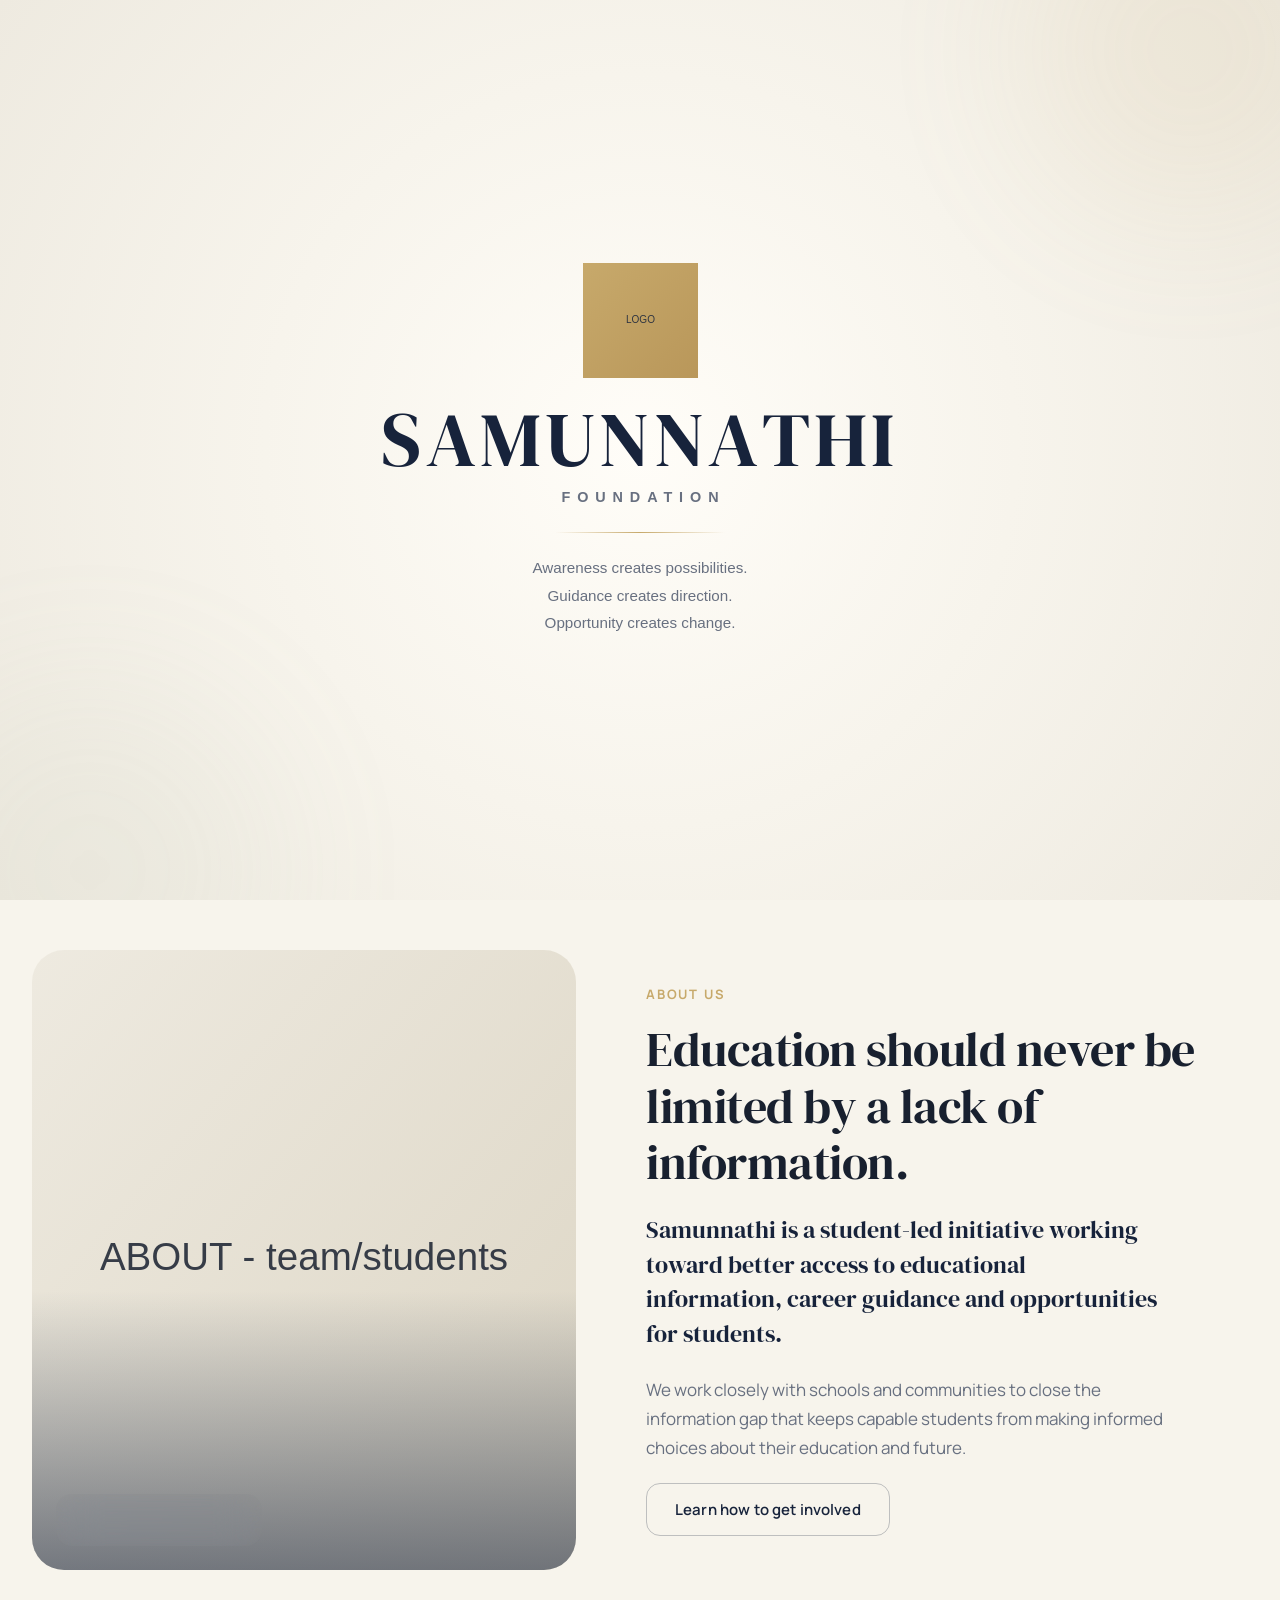
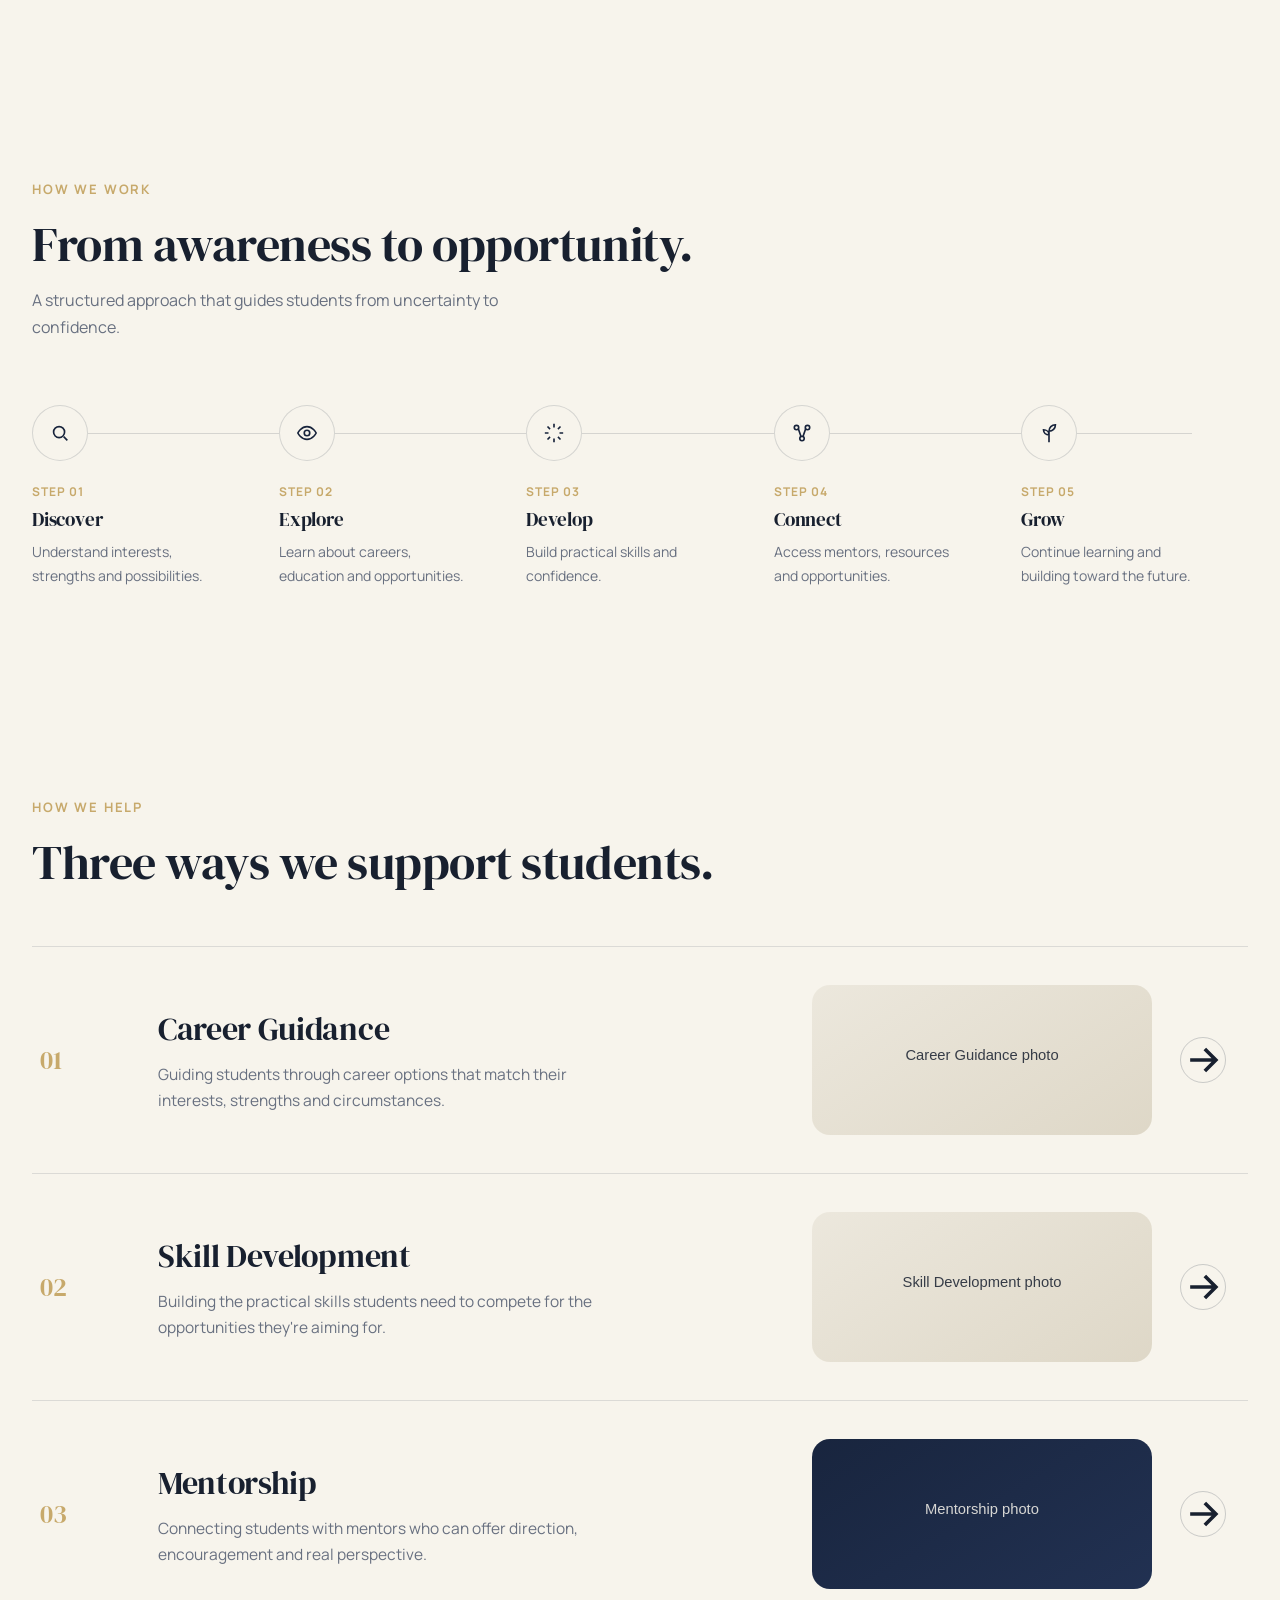
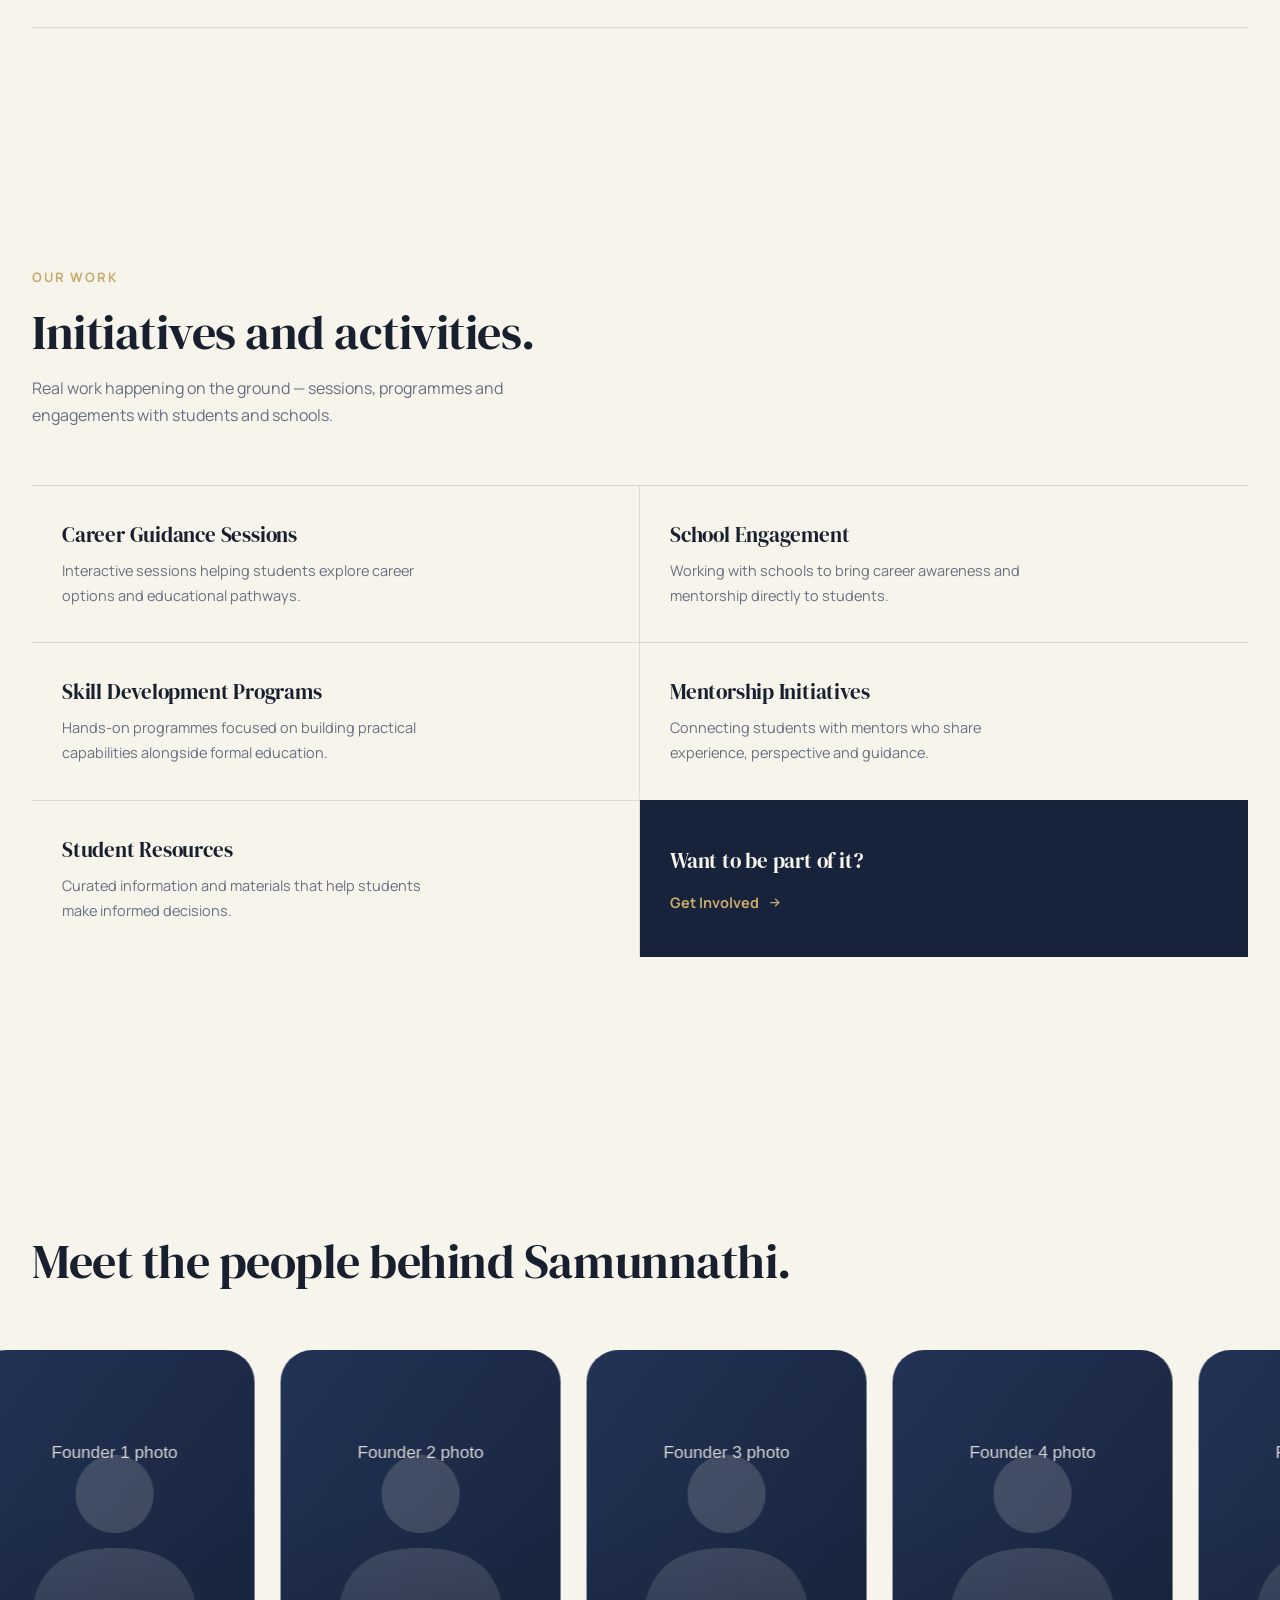
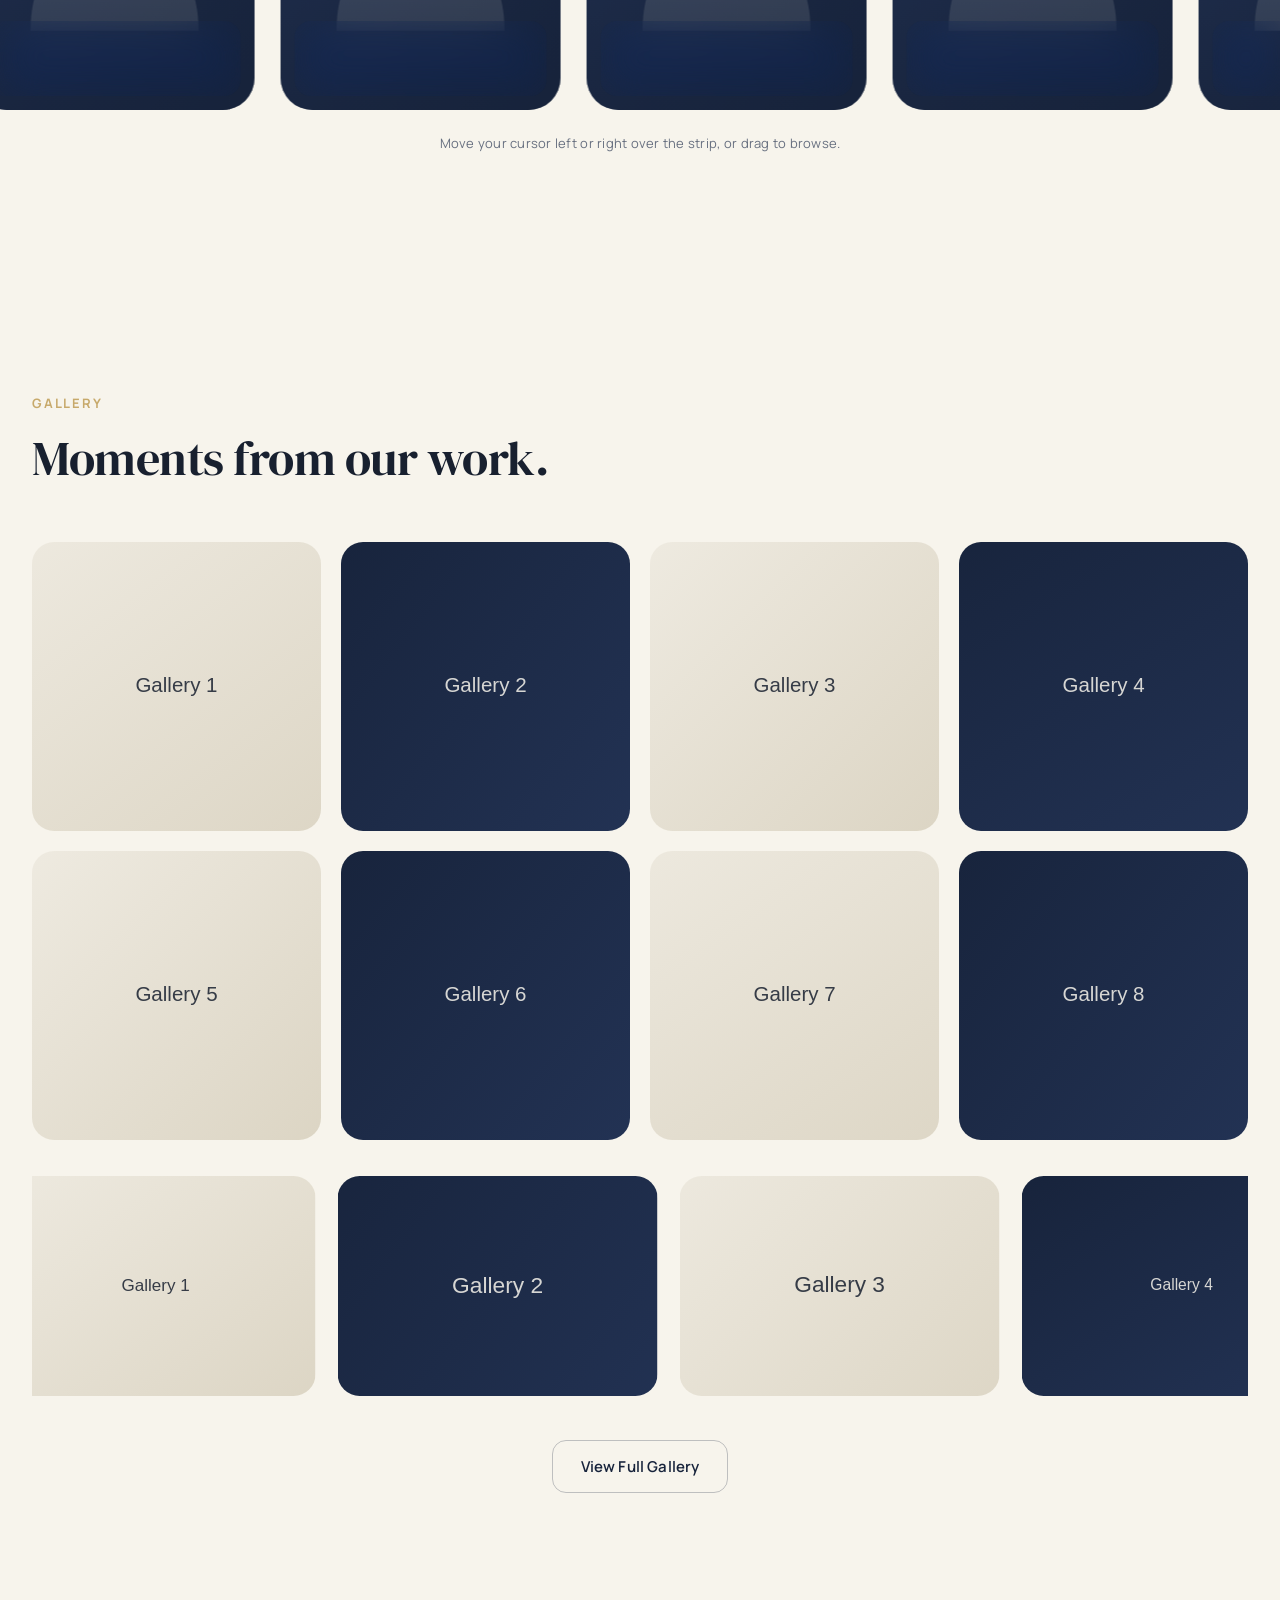
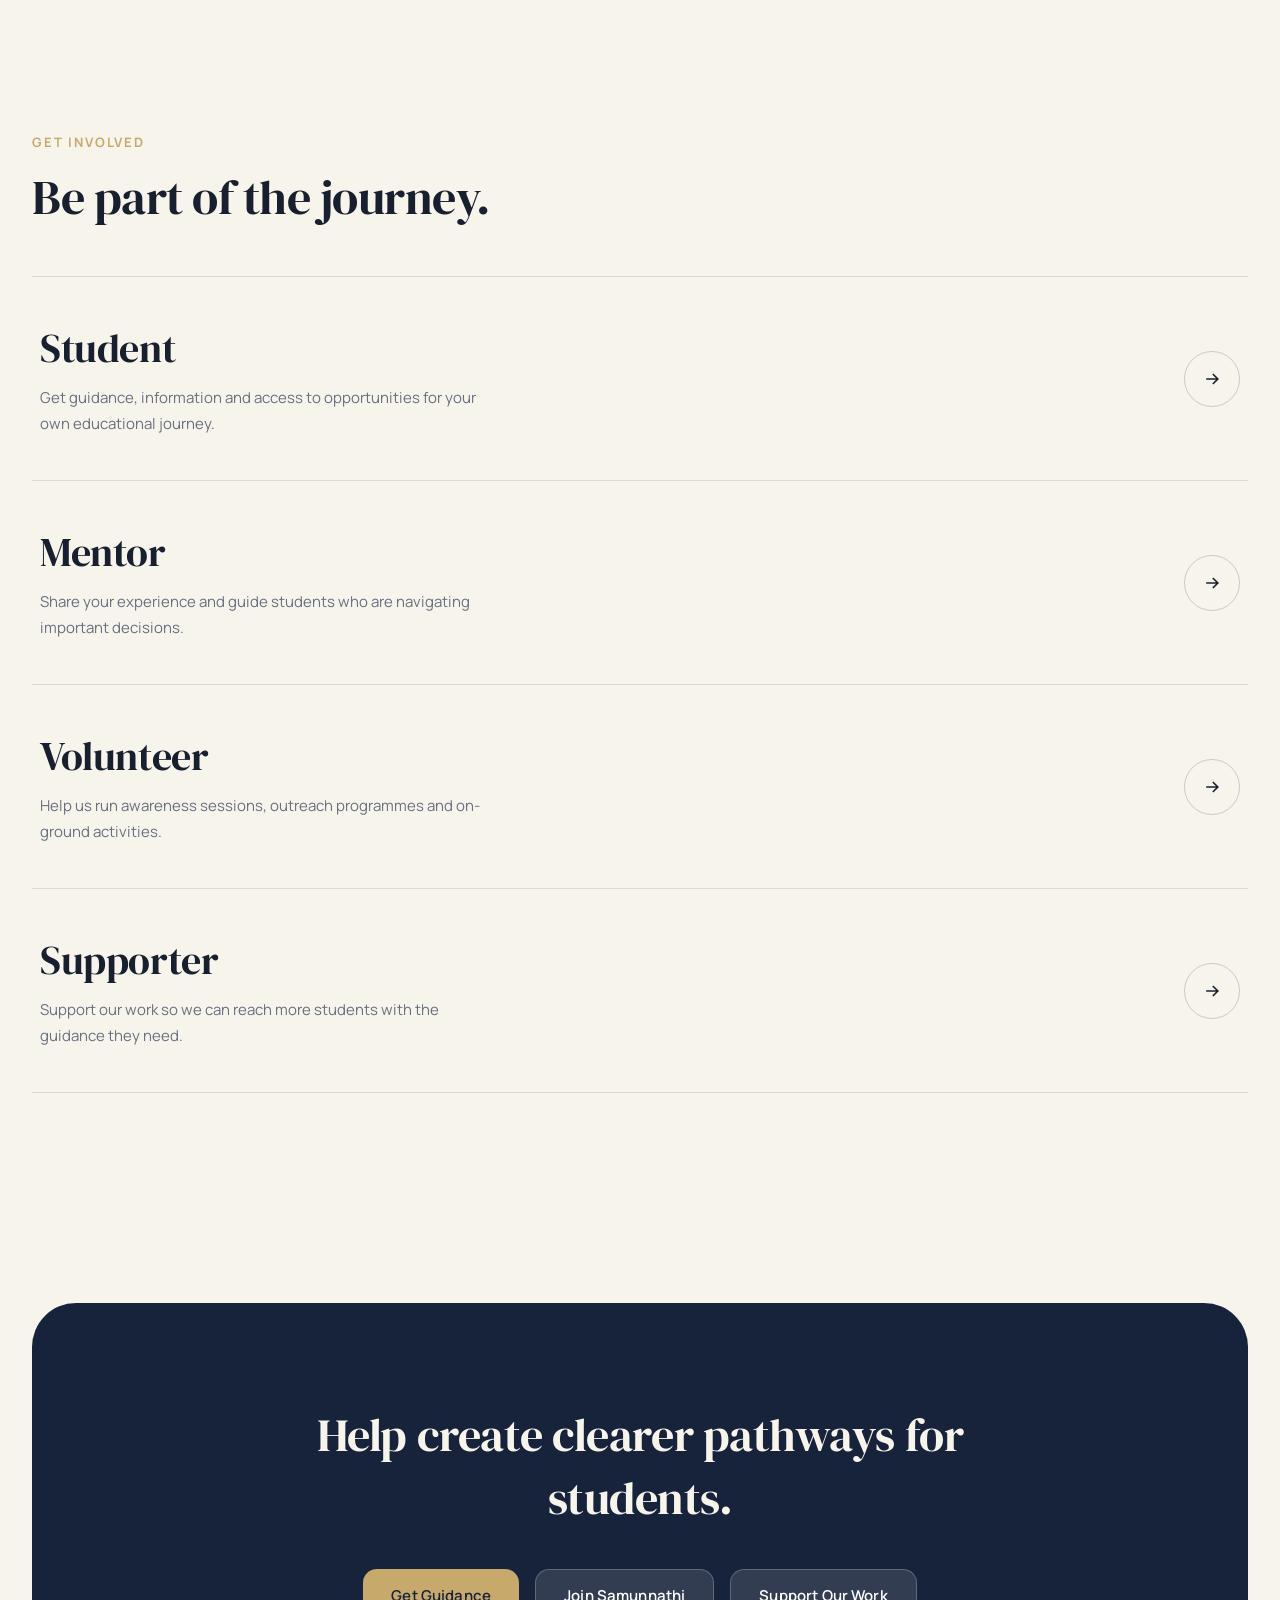
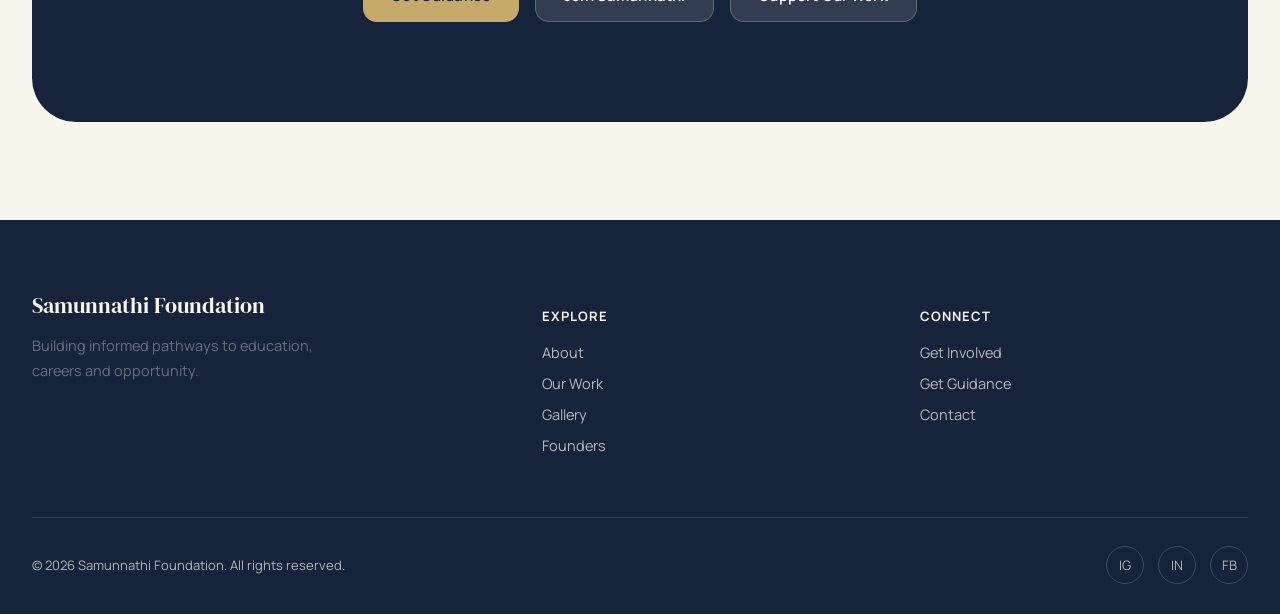
==== index.html @ a6844f59 "Initial commit without video file" ====
<!DOCTYPE html>
<html lang="en">
<head>
<meta charset="UTF-8">
<meta name="viewport" content="width=device-width, initial-scale=1.0">
<title>Samunnathi Foundation — Educational Awareness, Guidance & Opportunity</title>
<meta name="description" content="Samunnathi Foundation is a student-led initiative helping students access educational information, career guidance and opportunities that shape their future.">
<link rel="canonical" href="https://www.samunnathifoundation.org/">
<meta property="og:title" content="Samunnathi Foundation">
<meta property="og:description" content="Building informed pathways to education, careers and opportunity.">
<meta property="og:type" content="website">
<meta property="og:image" content="images/hero.svg">
<link rel="icon" href="images/logo.svg" type="image/svg+xml">
<link rel="stylesheet" href="css/style.css">
<script type="application/ld+json">
{
  "@context": "https://schema.org",
  "@type": "NGO",
  "name": "Samunnathi Foundation",
  "url": "https://www.samunnathifoundation.org/",
  "description": "A student-led initiative working toward better access to educational information, career guidance and opportunities for students.",
  "logo": "images/logo.svg"
}
</script>
</head>
<body>
  <!-- ================= SAMUNNATHI INTRO ================= -->
<div class="samunnathi-intro" id="samunnathiIntro">

  <div class="intro-glow intro-glow-1"></div>
  <div class="intro-glow intro-glow-2"></div>

  <div class="intro-center">

    <!-- Logo -->
    <div class="intro-logo">
      <img
        src="images/logo.svg"
        alt="Samunnathi Foundation"
      >
    </div>

    <!-- Brand Name -->
    <div class="intro-brand">

      <div class="intro-name" aria-label="SAMUNNATHI">
        <span>S</span>
        <span>A</span>
        <span>M</span>
        <span>U</span>
        <span>N</span>
        <span>N</span>
        <span>A</span>
        <span>T</span>
        <span>H</span>
        <span>I</span>
      </div>

      <div class="intro-foundation">
        FOUNDATION
      </div>

    </div>

    <!-- Divider -->
    <div class="intro-divider"></div>

    <!-- Tagline -->
    <div class="intro-tagline">
      <span>Awareness creates possibilities.</span>
      <span>Guidance creates direction.</span>
      <span>Opportunity creates change.</span>
    </div>

  </div>

</div>
<!-- ================= END SAMUNNATHI INTRO ================= -->

<!-- ============ NAVBAR ============ -->
<nav class="navbar" id="navbar">
  <a href="index.html" class="nav-brand" aria-label="Samunnathi Foundation home">
    <img src="images/logo.svg" alt="Samunnathi Foundation logo" class="nav-logo">
    <span class="nav-name">SAMUNNATHI<br>FOUNDATION</span>
  </a>
  <div class="nav-links">
    <a href="#about">About</a>
    <a href="#our-work">Our Work</a>
    <a href="gallery.html">Gallery</a>
    <a href="#founders">Founders</a>
    <a href="#get-involved">Get Involved</a>
  </div>
  <div class="nav-cta">
    <a href="#" class="btn btn-gold" data-form="guidance">Get Guidance</a>
    <button class="hamburger" aria-label="Open menu" aria-controls="mobile-menu" aria-expanded="false"><span></span></button>
  </div>
</nav>

<div class="mobile-menu" id="mobile-menu" role="dialog" aria-modal="true" aria-label="Site menu">
  <div class="mobile-menu-head">
    <div class="nav-brand">
      <img src="images/logo.svg" alt="" class="nav-logo">
      <span class="nav-name">SAMUNNATHI<br>FOUNDATION</span>
    </div>
    <button class="mobile-close" aria-label="Close menu">&times;</button>
  </div>
  <a href="#about">About</a>
  <a href="#our-work">Our Work</a>
  <a href="gallery.html">Gallery</a>
  <a href="#founders">Founders</a>
  <a href="#get-involved">Get Involved</a>
  <a href="#" class="btn btn-gold" data-form="guidance">Get Guidance</a>
</div>

<main>

 <!-- ============ HERO ============ -->
<header class="hero" id="hero">
  <div class="hero-glow g1" aria-hidden="true"></div>
  <div class="hero-glow g2" aria-hidden="true"></div>

  <div class="container hero-container">
    
    <!-- Top Text Content -->
    <div class="hero-copy">
      <span class="hero-eyebrow">SAMUNNATHI FOUNDATION</span>
      <h1>
        <span class="line">Building informed pathways</span>
        <span class="line">to education, careers</span>
        <span class="line">and opportunity.</span>
      </h1>
      <p>Helping students discover educational information, guidance and opportunities that can shape their future.</p>
      <div class="hero-actions">
        <a href="#" class="btn btn-gold" data-form="guidance">Get Guidance</a>
        <a href="#our-work" class="btn btn-outline">Explore Our Work</a>
      </div>
    </div>

    <!-- Wide Banner Video (Matching Reliance Foundation Layout) -->
    <div class="hero-media-banner">
      <video class="hero-video" autoplay loop muted playsinline>
        <source src="videos/SL Grand Restaurant (Ambience).mp4" type="video/mp4" />
        Your browser does not support the video tag.
      </video>

      <!-- Badge Overlay -->
      <div class="hero-badge glass-dark">
        <div class="name">Samunnathi Foundation</div>
        <div class="role">Awareness · Guidance · Opportunity</div>
      </div>
    </div>

  </div>
</header>

  <!-- ============ ABOUT ============ -->
  <section class="section" id="about">
    <div class="container about-grid">
      <div class="about-media reveal">
        <img src="images/about.svg" alt="Samunnathi Foundation team working with students" loading="lazy">
        <div class="about-tag glass-dark">Samunnathi Foundation</div>
      </div>
      <div class="about-copy reveal">
        <span class="kicker">About Us</span>
        <h2 class="big-heading">Education should never be limited by a lack of information.</h2>
        <p class="lead">Samunnathi is a student-led initiative working toward better access to educational information, career guidance and opportunities for students.</p>
        <p>We work closely with schools and communities to close the information gap that keeps capable students from making informed choices about their education and future.</p>
        <a href="#get-involved" class="btn btn-outline">Learn how to get involved</a>
      </div>
    </div>
  </section>

  <!-- ============ HOW WE WORK ============ -->
  <section class="section section-tight" id="how-we-work">
    <div class="container">
      <span class="kicker reveal">How We Work</span>
      <h2 class="big-heading reveal">From awareness to opportunity.</h2>
      <p class="reveal" style="margin-top:14px; max-width:520px;">A structured approach that guides students from uncertainty to confidence.</p>

      <div class="process-row reveal">
        <div class="process-step">
          <div class="process-icon" aria-hidden="true">
            <svg viewBox="0 0 24 24" fill="none" stroke="currentColor" stroke-width="1.8"><circle cx="11" cy="11" r="6"/><path d="M20 20l-4-4"/></svg>
          </div>
          <span class="step-num">STEP 01</span>
          <h3>Discover</h3>
          <p>Understand interests, strengths and possibilities.</p>
        </div>
        <div class="process-step">
          <div class="process-icon" aria-hidden="true">
            <svg viewBox="0 0 24 24" fill="none" stroke="currentColor" stroke-width="1.8"><path d="M2 12s3.5-7 10-7 10 7 10 7-3.5 7-10 7-10-7-10-7z"/><circle cx="12" cy="12" r="3"/></svg>
          </div>
          <span class="step-num">STEP 02</span>
          <h3>Explore</h3>
          <p>Learn about careers, education and opportunities.</p>
        </div>
        <div class="process-step">
          <div class="process-icon" aria-hidden="true">
            <svg viewBox="0 0 24 24" fill="none" stroke="currentColor" stroke-width="1.8"><path d="M12 2v4M12 18v4M4.9 4.9l2.8 2.8M16.3 16.3l2.8 2.8M2 12h4M18 12h4M4.9 19.1l2.8-2.8M16.3 7.7l2.8-2.8"/></svg>
          </div>
          <span class="step-num">STEP 03</span>
          <h3>Develop</h3>
          <p>Build practical skills and confidence.</p>
        </div>
        <div class="process-step">
          <div class="process-icon" aria-hidden="true">
            <svg viewBox="0 0 24 24" fill="none" stroke="currentColor" stroke-width="1.8"><circle cx="6" cy="6" r="2.4"/><circle cx="18" cy="6" r="2.4"/><circle cx="12" cy="18" r="2.4"/><path d="M8 7.3L11 16M16 7.3L13 16"/></svg>
          </div>
          <span class="step-num">STEP 04</span>
          <h3>Connect</h3>
          <p>Access mentors, resources and opportunities.</p>
        </div>
        <div class="process-step">
          <div class="process-icon" aria-hidden="true">
            <svg viewBox="0 0 24 24" fill="none" stroke="currentColor" stroke-width="1.8"><path d="M12 22V10M12 10c0-4 3-7 7-7 0 4-3 7-7 7zM12 14c0-3-2.5-5.5-6-5.5 0 3 2.5 5.5 6 5.5z"/></svg>
          </div>
          <span class="step-num">STEP 05</span>
          <h3>Grow</h3>
          <p>Continue learning and building toward the future.</p>
        </div>
      </div>
    </div>
  </section>

  <!-- ============ THREE WAYS WE SUPPORT STUDENTS ============ -->
  <section class="section" id="our-work">
    <div class="container">
      <span class="kicker reveal">How We Help</span>
      <h2 class="big-heading reveal">Three ways we support students.</h2>

      <div class="work-list" style="margin-top:56px;">
        <div class="work-row reveal">
          <div class="work-num">01</div>
          <div class="work-title">
            <h3>Career Guidance</h3>
            <p>Guiding students through career options that match their interests, strengths and circumstances.</p>
          </div>
          <div class="work-thumb"><img src="images/work-2.svg" alt="Career guidance session" loading="lazy"></div>
          <div class="work-arrow" aria-hidden="true">
            <svg viewBox="0 0 24 24" fill="none" stroke="currentColor" stroke-width="2"><path d="M5 12h14M13 6l6 6-6 6"/></svg>
          </div>
        </div>
        <div class="work-row reveal">
          <div class="work-num">02</div>
          <div class="work-title">
            <h3>Skill Development</h3>
            <p>Building the practical skills students need to compete for the opportunities they're aiming for.</p>
          </div>
          <div class="work-thumb"><img src="images/work-4.svg" alt="Skill development workshop" loading="lazy"></div>
          <div class="work-arrow" aria-hidden="true">
            <svg viewBox="0 0 24 24" fill="none" stroke="currentColor" stroke-width="2"><path d="M5 12h14M13 6l6 6-6 6"/></svg>
          </div>
        </div>
        <div class="work-row reveal">
          <div class="work-num">03</div>
          <div class="work-title">
            <h3>Mentorship</h3>
            <p>Connecting students with mentors who can offer direction, encouragement and real perspective.</p>
          </div>
          <div class="work-thumb"><img src="images/work-3.svg" alt="Mentorship session" loading="lazy"></div>
          <div class="work-arrow" aria-hidden="true">
            <svg viewBox="0 0 24 24" fill="none" stroke="currentColor" stroke-width="2"><path d="M5 12h14M13 6l6 6-6 6"/></svg>
          </div>
        </div>
      </div>
    </div>
  </section>

  <!-- ============ INITIATIVES & ACTIVITIES ============ -->
  <section class="section">
    <div class="container">
      <span class="kicker reveal">Our Work</span>
      <h2 class="big-heading reveal">Initiatives and activities.</h2>
      <p class="reveal" style="margin-top:14px; max-width:560px;">Real work happening on the ground — sessions, programmes and engagements with students and schools.</p>

      <div class="initiatives-grid reveal" style="margin-top:56px;">
        <div class="initiative-item">
          <h3>Career Guidance Sessions</h3>
          <p>Interactive sessions helping students explore career options and educational pathways.</p>
        </div>
        <div class="initiative-item">
          <h3>School Engagement</h3>
          <p>Working with schools to bring career awareness and mentorship directly to students.</p>
        </div>
        <div class="initiative-item">
          <h3>Skill Development Programs</h3>
          <p>Hands-on programmes focused on building practical capabilities alongside formal education.</p>
        </div>
        <div class="initiative-item">
          <h3>Mentorship Initiatives</h3>
          <p>Connecting students with mentors who share experience, perspective and guidance.</p>
        </div>
        <div class="initiative-item">
          <h3>Student Resources</h3>
          <p>Curated information and materials that help students make informed decisions.</p>
        </div>
        <div class="initiative-item is-cta">
          <h3>Want to be part of it?</h3>
          <a href="#get-involved">Get Involved <svg viewBox="0 0 24 24" fill="none" stroke="currentColor" stroke-width="2"><path d="M5 12h14M13 6l6 6-6 6"/></svg></a>
        </div>
      </div>
    </div>
  </section>

  <!-- ============ FOUNDERS ============ -->
  <section class="section" id="founders">
    <div class="container">
      <span class="kicker reveal">Founders</span>
      <h2 class="big-heading reveal">Meet the people behind Samunnathi.</h2>
    </div>

    <div class="founders-strip-wrap">
      <div class="founders-track">
        <div class="founder-card">
          <div class="founder-photo">
            <img src="images/founders/founder-1.svg" alt="Photo of Founder One" loading="lazy">
            <div class="founder-info glass-dark">
              <div class="name">Founder Name</div>
              <div class="role">Co-Founder</div>
            </div>
          </div>
        </div>
        <div class="founder-card">
          <div class="founder-photo">
            <img src="images/founders/founder-2.svg" alt="Photo of Founder Two" loading="lazy">
            <div class="founder-info glass-dark">
              <div class="name">Founder Name</div>
              <div class="role">Co-Founder</div>
            </div>
          </div>
        </div>
        <div class="founder-card">
          <div class="founder-photo">
            <img src="images/founders/founder-3.svg" alt="Photo of Founder Three" loading="lazy">
            <div class="founder-info glass-dark">
              <div class="name">Founder Name</div>
              <div class="role">Co-Founder</div>
            </div>
          </div>
        </div>
        <div class="founder-card">
          <div class="founder-photo">
            <img src="images/founders/founder-4.svg" alt="Photo of Founder Four" loading="lazy">
            <div class="founder-info glass-dark">
              <div class="name">Founder Name</div>
              <div class="role">Co-Founder</div>
            </div>
          </div>
        </div>
        <div class="founder-card">
          <div class="founder-photo">
            <img src="images/founders/founder-5.svg" alt="Photo of Founder Five" loading="lazy">
            <div class="founder-info glass-dark">
              <div class="name">Founder Name</div>
              <div class="role">Co-Founder</div>
            </div>
          </div>
        </div>
      </div>
    </div>
    <p class="founders-hint"><span class="hint-desktop">Move your cursor left or right over the strip, or drag to browse.</span><span class="hint-touch">Swipe to browse.</span></p>
  </section>

  <!-- ============ GALLERY PREVIEW ============ -->
  <section class="section" id="gallery">
    <div class="container">
      <span class="kicker reveal">Gallery</span>
      <h2 class="big-heading reveal">Moments from our work.</h2>

      <div class="gallery-grid">
        <div class="g-item reveal"><img src="images/gallery/gallery-1.svg" alt="School visit" loading="lazy" data-lightbox="images/gallery/gallery-1.svg" data-caption="School visit" style="cursor:pointer"></div>
        <div class="g-item reveal"><img src="images/gallery/gallery-2.svg" alt="Awareness session" loading="lazy" data-lightbox="images/gallery/gallery-2.svg" data-caption="Awareness session" style="cursor:pointer"></div>
        <div class="g-item reveal"><img src="images/gallery/gallery-3.svg" alt="Team activity" loading="lazy" data-lightbox="images/gallery/gallery-3.svg" data-caption="Team activity" style="cursor:pointer"></div>
        <div class="g-item reveal"><img src="images/gallery/gallery-4.svg" alt="Community event" loading="lazy" data-lightbox="images/gallery/gallery-4.svg" data-caption="Community event" style="cursor:pointer"></div>
        <div class="g-item reveal"><img src="images/gallery/gallery-5.svg" alt="Student workshop" loading="lazy" data-lightbox="images/gallery/gallery-5.svg" data-caption="Student workshop" style="cursor:pointer"></div>
        <div class="g-item reveal"><img src="images/gallery/gallery-6.svg" alt="Outreach event" loading="lazy" data-lightbox="images/gallery/gallery-6.svg" data-caption="Outreach event" style="cursor:pointer"></div>
        <div class="g-item reveal"><img src="images/gallery/gallery-7.svg" alt="Mentorship session" loading="lazy" data-lightbox="images/gallery/gallery-7.svg" data-caption="Mentorship session" style="cursor:pointer"></div>
        <div class="g-item reveal"><img src="images/gallery/gallery-8.svg" alt="Community gathering" loading="lazy" data-lightbox="images/gallery/gallery-8.svg" data-caption="Community gathering" style="cursor:pointer"></div>
      </div>

      <div class="hscroll-wrap" style="margin-top:36px;">
        <div class="hscroll-track">
          <div class="hscroll-item"><img src="images/gallery/gallery-1.svg" alt="Gallery photo" loading="lazy"></div>
          <div class="hscroll-item"><img src="images/gallery/gallery-2.svg" alt="Gallery photo" loading="lazy"></div>
          <div class="hscroll-item"><img src="images/gallery/gallery-3.svg" alt="Gallery photo" loading="lazy"></div>
          <div class="hscroll-item"><img src="images/gallery/gallery-4.svg" alt="Gallery photo" loading="lazy"></div>
          <div class="hscroll-item"><img src="images/gallery/gallery-5.svg" alt="Gallery photo" loading="lazy"></div>
        </div>
      </div>

      <div style="text-align:center; margin-top:44px;">
        <a href="gallery.html" class="btn btn-outline">View Full Gallery</a>
      </div>
    </div>
  </section>

  <!-- ============ GET INVOLVED ============ -->
  <section class="section" id="get-involved">
    <div class="container">
      <span class="kicker reveal">Get Involved</span>
      <h2 class="big-heading reveal">Be part of the journey.</h2>

      <div class="involve-list" style="margin-top:50px;">
        <a href="#" class="involve-row reveal" data-form="student">
          <div class="involve-left">
            <h3>Student</h3>
            <p>Get guidance, information and access to opportunities for your own educational journey.</p>
          </div>
          <div class="involve-reveal"><img src="images/work-1.svg" alt=""></div>
          <div class="involve-arrow"><svg width="20" height="20" viewBox="0 0 24 24" fill="none" stroke="currentColor" stroke-width="2"><path d="M5 12h14M13 6l6 6-6 6"/></svg></div>
        </a>
        <a href="#" class="involve-row reveal" data-form="mentor">
          <div class="involve-left">
            <h3>Mentor</h3>
            <p>Share your experience and guide students who are navigating important decisions.</p>
          </div>
          <div class="involve-reveal"><img src="images/work-3.svg" alt=""></div>
          <div class="involve-arrow"><svg width="20" height="20" viewBox="0 0 24 24" fill="none" stroke="currentColor" stroke-width="2"><path d="M5 12h14M13 6l6 6-6 6"/></svg></div>
        </a>
        <a href="#" class="involve-row reveal" data-form="volunteer">
          <div class="involve-left">
            <h3>Volunteer</h3>
            <p>Help us run awareness sessions, outreach programmes and on-ground activities.</p>
          </div>
          <div class="involve-reveal"><img src="images/work-4.svg" alt=""></div>
          <div class="involve-arrow"><svg width="20" height="20" viewBox="0 0 24 24" fill="none" stroke="currentColor" stroke-width="2"><path d="M5 12h14M13 6l6 6-6 6"/></svg></div>
        </a>
        <a href="#" class="involve-row reveal" data-form="supporter">
          <div class="involve-left">
            <h3>Supporter</h3>
            <p>Support our work so we can reach more students with the guidance they need.</p>
          </div>
          <div class="involve-reveal"><img src="images/featured.svg" alt=""></div>
          <div class="involve-arrow"><svg width="20" height="20" viewBox="0 0 24 24" fill="none" stroke="currentColor" stroke-width="2"><path d="M5 12h14M13 6l6 6-6 6"/></svg></div>
        </a>
      </div>
    </div>
  </section>

  <!-- ============ FINAL CTA ============ -->
  <section class="section-tight">
    <div class="container">
      <div class="final-cta reveal">
        <h2>Help create clearer pathways for students.</h2>
        <div class="final-actions">
          <a href="#" class="btn btn-gold" data-form="guidance">Get Guidance</a>
          <a href="#get-involved" class="btn btn-glass">Join Samunnathi</a>
          <a href="#" class="btn btn-glass" data-form="supporter">Support Our Work</a>
        </div>
      </div>
    </div>
  </section>

</main>

<!-- ============ FOOTER ============ -->
<footer>
  <div class="container">
    <div class="footer-top">
      <div>
        <div class="footer-brand">Samunnathi Foundation</div>
        <p class="footer-tag">Building informed pathways to education, careers and opportunity.</p>
      </div>
      <div class="footer-col">
        <h4>EXPLORE</h4>
        <a href="#about">About</a>
        <a href="#our-work">Our Work</a>
        <a href="gallery.html">Gallery</a>
        <a href="#founders">Founders</a>
      </div>
      <div class="footer-col">
        <h4>CONNECT</h4>
        <a href="#get-involved">Get Involved</a>
        <a href="#" data-form="guidance">Get Guidance</a>
        <a href="mailto:hello@samunnathifoundation.org">Contact</a>
      </div>
    </div>
    <div class="footer-bottom">
      <span>&copy; 2026 Samunnathi Foundation. All rights reserved.</span>
      <div class="footer-social">
        <a href="#" aria-label="Instagram">IG</a>
        <a href="#" aria-label="LinkedIn">IN</a>
        <a href="#" aria-label="Facebook">FB</a>
      </div>
    </div>
  </div>
</footer>

<!-- ============ LIGHTBOX ============ -->
<div class="lightbox">
  <button class="lb-btn lb-prev" aria-label="Previous image">&#8249;</button>
  <img src="" alt="">
  <button class="lb-btn lb-next" aria-label="Next image">&#8250;</button>
  <button class="lb-close" aria-label="Close">&times;</button>
  <div class="lightbox-caption"></div>
</div>

<script src="js/config.js"></script>
<script src="js/main.js"></script>
</body>
</html>
---- css/style.css ----
/* Samunnathi Foundation CSS (corrected) */
/* =========================================================
   SAMUNNATHI FOUNDATION — DESIGN SYSTEM
   ========================================================= */

@import url('https://fonts.googleapis.com/css2?family=DM+Serif+Display:ital@0;1&family=Manrope:wght@400;500;600;700;800&display=swap');

:root{
  --navy:#17233B;
  --navy-2:#233355;
  --ivory:#F7F4EC;
  --ivory-2:#EEEAE0;
  --white:#FFFFFF;
  --gold:#C7A96B;
  --sage:#AAB7A0;
  --text:#18202F;
  --muted:#687080;

  --glass-bg:rgba(255,255,255,0.12);
  --glass-bg-strong:rgba(255,255,255,0.18);
  --glass-border:rgba(255,255,255,0.22);
  --glass-blur:20px;

  --serif:'DM Serif Display', Georgia, serif;
  --sans:'Manrope', -apple-system, BlinkMacSystemFont, sans-serif;

  --r-sm:14px;
  --r-md:22px;
  --r-lg:32px;
  --r-xl:44px;

  --ease:cubic-bezier(.22,.68,0,1);
}

*{box-sizing:border-box;}
html{scroll-behavior:smooth; overflow-x:clip; -webkit-text-size-adjust:100%;}
body{
  margin:0;
  font-family:var(--sans);
  background:var(--ivory);
  color:var(--text);
  -webkit-font-smoothing:antialiased;
  overflow-x:hidden;
  width:100%;
}
img{max-width:100%;display:block;}
a{color:inherit;text-decoration:none;}
h1,h2,h3{font-family:var(--serif);font-weight:400;margin:0;letter-spacing:-0.01em;}
p{margin:0;line-height:1.7;color:var(--muted);}
button{font-family:var(--sans);cursor:pointer;border:none;background:none;}
section{position:relative;}

.container{
  max-width:1280px;
  margin:0 auto;
  padding:0 32px;
}

@media (prefers-reduced-motion: reduce){
  *{animation-duration:0.001ms !important; animation-iteration-count:1 !important; transition-duration:0.001ms !important; scroll-behavior:auto !important;}
}

/* ---------- Reveal-on-scroll ---------- */
.reveal{opacity:0; transform:translateY(28px); transition:opacity .9s var(--ease), transform .9s var(--ease);}
.reveal.is-visible{opacity:1; transform:translateY(0);}

/* ---------- Glass utility ---------- */
/* Use .glass on dark photos (already have a dark overlay under them).
   Use .glass-dark on light/mixed photos with no separate overlay — it
   tints the photo itself so text stays legible and the panel still
   reads as glass rather than a flat white card. */
.glass{
  background:var(--glass-bg);
  backdrop-filter:blur(24px) saturate(160%);
  -webkit-backdrop-filter:blur(24px) saturate(160%);
  border:1px solid var(--glass-border);
  box-shadow:0 16px 44px rgba(23,35,59,0.22), inset 0 1px 0 rgba(255,255,255,0.25);
}
.glass-dark{
  background:rgba(23,35,59,0.42);
  backdrop-filter:blur(20px) saturate(140%);
  -webkit-backdrop-filter:blur(20px) saturate(140%);
  border:1px solid rgba(255,255,255,0.16);
  box-shadow:0 14px 36px rgba(23,35,59,0.28);
  color:var(--white);
}

/* ---------- Buttons ---------- */
.btn{
  display:inline-flex;
  align-items:center;
  gap:10px;
  padding:15px 28px;
  border-radius:14px;
  font-weight:600;
  font-size:15px;
  letter-spacing:0.01em;
  transition:transform .35s var(--ease), background .35s var(--ease), color .35s var(--ease), box-shadow .35s var(--ease);
  white-space:nowrap;
}
.btn:focus-visible{outline:2px solid var(--gold); outline-offset:3px;}
.btn svg{width:16px;height:16px;transition:transform .35s var(--ease);}
.btn:hover svg{transform:translateX(4px);}

.btn-gold{background:var(--gold); color:var(--navy);}
.btn-gold:hover{transform:translateY(-2px); box-shadow:0 14px 30px rgba(199,169,107,0.4);}

.btn-outline{border:1px solid rgba(23,35,59,0.25); color:var(--navy);}
.btn-outline:hover{background:var(--navy); color:var(--ivory); border-color:var(--navy);}

.btn-glass{background:var(--glass-bg); backdrop-filter:blur(var(--glass-blur)); border:1px solid var(--glass-border); color:var(--white);}
.btn-glass:hover{background:var(--glass-bg-strong); transform:translateY(-2px);}

.btn-ghost-light{color:var(--white); border:1px solid rgba(255,255,255,0.35);}
.btn-ghost-light:hover{background:rgba(255,255,255,0.1);}

/* =========================================================
   NAVBAR
   ========================================================= */
.navbar{
  position:fixed;
  top:18px; left:50%;
  transform:translateX(-50%);
  width:min(1180px, 92vw);
  z-index:1000;
  border-radius:20px;
  padding:12px 14px 12px 18px;
  display:flex;
  align-items:center;
  justify-content:space-between;
  background:rgba(255,255,255,0.45);
  backdrop-filter:blur(20px);
  -webkit-backdrop-filter:blur(20px);
  border:1px solid rgba(23,35,59,0.10);
  transition:background .4s var(--ease), box-shadow .4s var(--ease), padding .4s var(--ease);
}
.navbar.scrolled{
  background:rgba(255,255,255,0.42);
  border:1px solid rgba(23,35,59,0.10);
  box-shadow:0 10px 30px rgba(23,35,59,0.10);
}
.nav-brand{display:flex; align-items:center; gap:12px;}
.nav-logo{width:38px; height:38px; border-radius:10px; object-fit:cover; flex-shrink:0;}
.nav-name{font-family:var(--serif); font-size:17px; color:var(--navy); line-height:1.1;}
.nav-links{display:flex; align-items:center; gap:30px;}
.nav-links a{font-size:14.5px; font-weight:600; color:var(--navy); opacity:0.82; transition:opacity .25s;}
.nav-links a:hover{opacity:1;}
.nav-cta{display:flex; align-items:center; gap:10px;}
.nav-cta .btn{padding:12px 22px; font-size:14px;}
.hamburger{display:none; width:44px; height:44px; border-radius:12px; align-items:center; justify-content:center; background:rgba(23,35,59,0.06);}
.hamburger span{display:block; width:20px; height:2px; background:var(--navy); position:relative;}
.hamburger span::before,.hamburger span::after{content:'';position:absolute;left:0;width:20px;height:2px;background:var(--navy);transition:transform .3s;}
.hamburger span::before{top:-6px;} .hamburger span::after{top:6px;}

.mobile-menu{
  position:fixed; inset:0; z-index:1100;
  background:var(--navy);
  display:flex; flex-direction:column;
  padding:10px 22px 28px;
  overflow-y:auto;
  transform:translateY(-100%);
  visibility:hidden;
  transition:transform .5s var(--ease), visibility 0s linear .5s;
}
.mobile-menu.open{transform:translateY(0); visibility:visible; transition:transform .5s var(--ease), visibility 0s;}
.mobile-menu-head{display:flex; align-items:center; justify-content:space-between; min-height:62px; margin-bottom:14px;}
.mobile-menu .nav-name{color:var(--ivory);}
.mobile-close{width:46px; height:46px; border-radius:14px; background:rgba(255,255,255,0.10); color:var(--ivory); font-size:28px; line-height:1; display:flex; align-items:center; justify-content:center;}
.mobile-menu a:not(.btn){
  display:flex; align-items:center; justify-content:space-between;
  min-height:62px; font-family:var(--serif); font-size:26px; color:var(--ivory);
  border-bottom:1px solid rgba(255,255,255,0.10);
}
.mobile-menu a:not(.btn)::after{content:'\2192'; font-family:var(--sans); font-size:18px; color:var(--gold);}
.mobile-menu .btn{margin-top:28px; width:100%; min-height:52px; justify-content:center; font-size:15px;}

/* =========================================================
   HERO — split layout, text reveals line by line, photo on the right
   ========================================================= */
.hero{
  position:relative;
  padding:150px 0 72px;
  overflow:hidden;
}
.hero-glow{
  position:absolute; border-radius:50%; filter:blur(70px); z-index:0; pointer-events:none;
}
.hero-glow.g1{width:420px; height:420px; background:rgba(199,169,107,0.22); top:-120px; left:-100px;}
.hero-glow.g2{width:380px; height:380px; background:rgba(170,183,160,0.25); bottom:-140px; right:-80px;}

.hero-grid{position:relative; z-index:1; display:grid; grid-template-columns:1fr 1fr; gap:64px; align-items:center;}

.hero-copy .hero-eyebrow{display:block; color:var(--gold); font-weight:700; font-size:13px; letter-spacing:0.14em; opacity:0; animation:lineUp .7s var(--ease) forwards; animation-delay:.05s;}
.hero-copy h1{font-size:clamp(32px,4.4vw,54px); line-height:1.16; color:var(--navy); margin:16px 0 24px;}
.hero-copy h1{text-wrap:balance;}
.hero-copy h1 .line{display:inline; opacity:0; animation:lineUp .8s var(--ease) forwards;}
.hero-copy h1 .line:nth-child(1){animation-delay:.2s;}
.hero-copy h1 .line:nth-child(2){animation-delay:.42s;}
.hero-copy h1 .line:nth-child(3){animation-delay:.64s;}
.hero-copy p{font-size:16.5px; max-width:460px; opacity:0; animation:lineUp .8s var(--ease) forwards; animation-delay:.86s;}
.hero-actions{display:flex; gap:14px; flex-wrap:wrap; margin-top:30px; opacity:0; animation:lineUp .8s var(--ease) forwards; animation-delay:1.05s;}

@keyframes lineUp{ to{ opacity:1; transform:translateY(0); } }

.hero-media{
  position:relative;
  border-radius:var(--r-xl);
  overflow:hidden;
  width:100%;
  aspect-ratio:4/5;
  max-height:calc(100vh - 210px); min-height:420px;
  opacity:0; transform:translateY(30px) scale(0.98);
  animation:lineUp .9s var(--ease) forwards;
  animation-delay:.35s;
}
.hero-media img{width:100%; height:100%; object-fit:cover; transition:transform 6s var(--ease);}
.hero-media:hover img{transform:scale(1.05);}
.hero-badge{
  position:absolute; left:20px; bottom:20px; right:20px;
  padding:18px 20px; border-radius:18px;
  z-index:3; /* sits above the video only — always stays below the navbar (z-index:1000) */
}
.hero-badge .name{font-family:var(--serif); font-size:16px; color:var(--white);}
.hero-badge .role{color:var(--gold); font-size:12.5px; letter-spacing:0.03em; margin-top:2px;}

/* =========================================================
   SECTION HEADERS
   ========================================================= */
.section{padding:120px 0;}
.section-tight{padding:90px 0;}
.kicker{color:var(--gold); font-weight:700; font-size:13px; letter-spacing:0.14em; text-transform:uppercase; margin-bottom:18px; display:block;}
.big-heading{font-size:clamp(30px,4.2vw,48px); line-height:1.18; max-width:820px;}
.gold-rule{width:64px; height:2px; background:var(--gold); margin:26px 0;}

/* =========================================================
   ABOUT
   ========================================================= */
.about-grid{display:grid; grid-template-columns:0.95fr 1.05fr; gap:70px; align-items:center;}
.about-media{position:relative; border-radius:var(--r-lg); overflow:hidden;}
.about-media img{width:100%; height:620px; object-fit:cover;}
.about-media::after{
  content:'';
  position:absolute; left:0; right:0; bottom:0; height:45%;
  background:linear-gradient(0deg, rgba(23,35,59,0.55) 0%, rgba(23,35,59,0) 100%);
  pointer-events:none;
}
.about-tag{
  position:absolute; left:24px; bottom:24px; z-index:2;
  padding:16px 20px; border-radius:16px;
  font-size:13.5px; font-weight:600; letter-spacing:0.03em;
}
.about-copy .big-heading{margin-bottom:22px;}
.about-copy p{font-size:17px; margin-bottom:20px; max-width:520px;}
.about-copy .lead{font-family:var(--serif); font-size:24px; color:var(--navy); line-height:1.45; margin-bottom:24px;}

/* =========================================================
   WHY EDUCATION
   ========================================================= */
.why-grid{display:grid; grid-template-columns:1fr 1fr; gap:60px; align-items:center;}
.why-media{border-radius:var(--r-lg); overflow:hidden;}
.why-media img{width:100%; height:560px; object-fit:cover;}
.why-copy{padding-left:20px;}
.why-copy p{font-size:16.5px; max-width:440px;}

/* =========================================================
   WHAT WE DO — large interactive rows
   ========================================================= */
.work-row{
  display:grid; grid-template-columns:90px 1fr 340px 60px;
  align-items:center; gap:28px;
  padding:38px 8px;
  border-top:1px solid rgba(23,35,59,0.12);
  overflow:hidden;
  transition:background .4s var(--ease);
  cursor:pointer;
}
.work-row:last-child{border-bottom:1px solid rgba(23,35,59,0.12);}
.work-row:hover{background:rgba(23,35,59,0.03);}
.work-num{font-family:var(--serif); font-size:26px; color:var(--gold);}
.work-title h3{font-size:clamp(22px,2.6vw,32px); margin-bottom:10px;}
.work-title p{max-width:480px; font-size:15.5px;}
.work-thumb{width:100%; height:150px; border-radius:18px; overflow:hidden;}
.work-thumb img{width:100%; height:100%; object-fit:cover; transform:scale(1.12); transition:transform .7s var(--ease);}
.work-row:hover .work-thumb img{transform:scale(1);}
.work-arrow{width:46px; height:46px; border-radius:50%; border:1px solid rgba(23,35,59,0.2); display:flex; align-items:center; justify-content:center; transition:transform .4s var(--ease), background .4s var(--ease);}
.work-row:hover .work-arrow{transform:translateX(6px); background:var(--navy); border-color:var(--navy); color:var(--ivory);}

/* =========================================================
   FEATURED WORK
   ========================================================= */
.featured{border-radius:var(--r-xl); overflow:hidden; position:relative; height:78vh; min-height:520px;}
.featured img{width:100%; height:100%; object-fit:cover;}
.featured::after{content:'';position:absolute;inset:0;background:linear-gradient(0deg, rgba(23,35,59,0.75) 0%, rgba(23,35,59,0.05) 55%);}
.featured-panel{
  position:absolute; left:36px; bottom:36px; right:36px;
  max-width:460px;
  padding:32px 34px; border-radius:var(--r-md);
  z-index:2;
}
.featured-panel .kicker{margin-bottom:10px;}
.featured-panel h3{color:var(--white); font-size:26px; margin-bottom:12px;}
.featured-panel p{color:rgba(255,255,255,0.82); margin-bottom:22px; font-size:15px;}

/* =========================================================
   FOUNDERS — auto-scroll strip
   ========================================================= */
.founders-strip-wrap{position:relative; margin-top:60px; cursor:grab; overflow:hidden; touch-action:pan-y;}
.founders-strip-wrap.dragging{cursor:grabbing;}
.founders-track{display:flex; gap:26px; width:max-content; will-change:transform;}
.founder-card{width:280px; flex-shrink:0; user-select:none;}
.founder-photo{position:relative; border-radius:var(--r-lg); overflow:hidden; height:360px;}
.founder-photo img{width:100%; height:100%; object-fit:cover; transition:transform .6s var(--ease);}
.founder-card:hover .founder-photo img{transform:scale(1.06);}
.founder-photo::after{
  content:'';
  position:absolute; left:0; right:0; bottom:0; height:55%;
  background:linear-gradient(0deg, rgba(23,35,59,0.6) 0%, rgba(23,35,59,0) 100%);
  pointer-events:none;
}
.founder-info{
  position:absolute; left:14px; right:14px; bottom:14px; z-index:2;
  padding:14px 18px; border-radius:16px;
}
.founder-info .name{color:var(--white); font-family:var(--serif); font-size:19px;}
.founder-info .role{color:var(--gold); font-size:12.5px; letter-spacing:0.04em; margin-top:2px;}
.hint-touch{display:none;}
@media (hover:none){.hint-desktop{display:none;} .hint-touch{display:inline;}}
.founders-hint{text-align:center; margin-top:22px; font-size:13px; color:var(--muted); letter-spacing:0.02em;}

/* =========================================================
   GALLERY (home preview — mixed size editorial)
   ========================================================= */
.gallery-grid{
  display:grid;
  grid-template-columns:repeat(4, 1fr);
  gap:20px;
  margin-top:56px;
}
.g-item{border-radius:var(--r-md); overflow:hidden; position:relative; aspect-ratio:1/1;}
.g-item img{width:100%; height:100%; object-fit:cover; transition:transform .6s var(--ease);}
.g-item:hover img{transform:scale(1.07);}

/* ---------- Auto-scroll horizontal gallery ---------- */
.hscroll-wrap{position:relative; margin-top:24px; cursor:grab; overflow:hidden; touch-action:pan-y;}
.hscroll-wrap.dragging{cursor:grabbing;}
.hscroll-track{display:flex; gap:22px; width:max-content;}
.hscroll-item{width:320px; height:220px; border-radius:var(--r-md); overflow:hidden; flex-shrink:0;}
.hscroll-item img{width:100%; height:100%; object-fit:cover;}

/* ---------- Lightbox ---------- */
.lightbox{
  position:fixed; inset:0; z-index:2000;
  background:rgba(15,20,32,0.94);
  display:flex; align-items:center; justify-content:center;
  opacity:0; pointer-events:none;
  transition:opacity .35s var(--ease);
}
.lightbox.open{opacity:1; pointer-events:auto;}
.lightbox img{max-width:88vw; max-height:80vh; border-radius:18px; object-fit:contain;}
.lightbox-caption{position:absolute; bottom:36px; left:0; right:0; text-align:center; color:rgba(255,255,255,0.7); font-size:14px;}
.lb-btn{position:absolute; top:50%; transform:translateY(-50%); width:52px; height:52px; border-radius:50%; background:rgba(255,255,255,0.12); backdrop-filter:blur(14px); color:#fff; display:flex; align-items:center; justify-content:center;}
.lb-prev{left:24px;} .lb-next{right:24px;}
.lb-close{position:absolute; top:26px; right:26px; width:46px; height:46px; border-radius:50%; background:rgba(255,255,255,0.12); color:#fff; display:flex; align-items:center; justify-content:center;}

/* =========================================================
   GET INVOLVED — large rows
   ========================================================= */
.involve-row{
  position:relative;
  display:flex; align-items:center; justify-content:space-between;
  padding:44px 8px;
  border-top:1px solid rgba(23,35,59,0.12);
  overflow:hidden;
}
.involve-row:last-child{border-bottom:1px solid rgba(23,35,59,0.12);}
.involve-left h3{font-size:clamp(26px,3.4vw,40px);}
.involve-left p{margin-top:10px; max-width:440px; font-size:15px;}
.involve-arrow{width:56px; height:56px; border-radius:50%; border:1px solid rgba(23,35,59,0.2); display:flex; align-items:center; justify-content:center; transition:transform .4s var(--ease), background .4s var(--ease), color .4s var(--ease); flex-shrink:0;}
.involve-row:hover .involve-arrow{background:var(--navy); color:var(--ivory); border-color:var(--navy); transform:translateX(6px);}
.involve-reveal{
  position:absolute; right:120px; top:50%; transform:translateY(-50%) scale(0.92); width:220px; height:150px;
  border-radius:18px; overflow:hidden; opacity:0; transition:opacity .4s var(--ease), transform .4s var(--ease);
  pointer-events:none; display:none;
}
@media (min-width:1024px){ .involve-reveal{display:block;} }
.involve-row:hover .involve-reveal{opacity:1; transform:translateY(-50%) scale(1);}
.involve-reveal img{width:100%; height:100%; object-fit:cover;}

/* =========================================================
   VISION
   ========================================================= */
.vision{position:relative; border-radius:var(--r-xl); overflow:hidden; min-height:560px; display:flex; align-items:center;}
.vision img{position:absolute; inset:0; width:100%; height:100%; object-fit:cover;}
.vision::after{content:'';position:absolute;inset:0;background:rgba(23,35,59,0.62);}
.vision-panel{position:relative; z-index:2; max-width:760px; margin:0 auto; padding:56px 46px; border-radius:var(--r-lg); text-align:center;}
.vision-panel h2{color:var(--white); font-size:clamp(26px,3.6vw,40px); line-height:1.35; margin-bottom:26px;}
.vision-panel .lines p{color:rgba(255,255,255,0.85); font-size:15.5px; margin-bottom:6px;}

/* =========================================================
   FINAL CTA
   ========================================================= */
.final-cta{background:var(--navy); border-radius:var(--r-xl); padding:100px 60px; text-align:center;}
.final-cta h2{color:var(--ivory); font-size:clamp(28px,4vw,46px); max-width:760px; margin:0 auto 40px;}
.final-actions{display:flex; gap:16px; justify-content:center; flex-wrap:wrap;}

/* =========================================================
   FOOTER
   ========================================================= */
footer{background:var(--navy); color:rgba(247,244,236,0.7); padding:70px 0 30px; margin-top:8px;}
.footer-top{display:grid; grid-template-columns:1.4fr 1fr 1fr; gap:50px; padding-bottom:50px; border-bottom:1px solid rgba(255,255,255,0.1);}
.footer-brand{color:var(--ivory); font-family:var(--serif); font-size:22px; margin-bottom:14px;}
.footer-tag{max-width:320px; font-size:14.5px;}
.footer-col h4{color:var(--ivory); font-size:13px; letter-spacing:0.08em; margin-bottom:18px; font-weight:700;}
.footer-col a{display:block; font-size:14.5px; margin-bottom:12px; color:rgba(247,244,236,0.72); transition:color .25s;}
.footer-col a:hover{color:var(--gold);}
.footer-bottom{display:flex; justify-content:space-between; align-items:center; padding-top:28px; font-size:13px; flex-wrap:wrap; gap:14px;}
.footer-social{display:flex; gap:14px;}
.footer-social a{width:38px; height:38px; border-radius:50%; border:1px solid rgba(255,255,255,0.18); display:flex; align-items:center; justify-content:center;}

/* =========================================================
   GALLERY PAGE (/gallery.html)
   ========================================================= */
.gallery-hero{padding:170px 0 40px; text-align:center;}
.filter-bar{display:flex; gap:10px; justify-content:center; flex-wrap:wrap; margin:36px 0 10px;}
.filter-btn{padding:10px 20px; border-radius:12px; font-size:13.5px; font-weight:700; letter-spacing:0.02em; background:var(--ivory-2); color:var(--navy);}
.filter-btn.active{background:var(--navy); color:var(--ivory);}
.masonry{display:grid; grid-template-columns:repeat(4, 1fr); gap:20px; margin-top:40px;}
.masonry .m-item{border-radius:var(--r-md); overflow:hidden; aspect-ratio:1/1;}
.masonry .m-item img{width:100%; height:100%; object-fit:cover; display:block; transition:transform .5s var(--ease);}
.masonry .m-item:hover img{transform:scale(1.05);}

/* =========================================================
   HOW WE WORK — step process
   ========================================================= */
.process-row{
  display:flex; justify-content:space-between; gap:20px;
  margin-top:64px; position:relative;
}
.process-row::before{
  content:'';
  position:absolute; top:28px; left:56px; right:56px; height:1px;
  background:rgba(23,35,59,0.15); z-index:0;
}
.process-step{flex:1; position:relative; z-index:1;}
.process-icon{
  width:56px; height:56px; border-radius:50%;
  border:1px solid rgba(23,35,59,0.15); background:var(--ivory);
  display:flex; align-items:center; justify-content:center;
  color:var(--navy);
}
.process-icon svg{width:22px; height:22px;}
.process-step .step-num{color:var(--gold); font-weight:700; font-size:12px; letter-spacing:0.08em; margin-top:22px; display:block;}
.process-step h3{font-size:19px; margin-top:6px;}
.process-step p{font-size:14px; margin-top:8px; max-width:190px;}

/* =========================================================
   INITIATIVES & ACTIVITIES
   ========================================================= */
.initiatives-grid{
  display:grid; grid-template-columns:1fr 1fr;
  border-top:1px solid rgba(23,35,59,0.12);
}
.initiative-item{padding:34px 30px;}
.initiative-item:nth-child(n+3){border-top:1px solid rgba(23,35,59,0.12);}
.initiative-item:nth-child(odd){border-right:1px solid rgba(23,35,59,0.12);}
.initiative-item h3{font-size:21px; margin-bottom:10px;}
.initiative-item p{font-size:14.5px; max-width:380px;}
.initiative-item.is-cta{
  background:var(--navy); display:flex; flex-direction:column; justify-content:center;
}
.initiative-item.is-cta h3{color:var(--ivory);}
.initiative-item.is-cta a{color:var(--gold); font-weight:700; font-size:14.5px; display:inline-flex; align-items:center; gap:8px; margin-top:8px;}
.initiative-item.is-cta a svg{width:15px; height:15px; transition:transform .3s var(--ease);}
.initiative-item.is-cta a:hover svg{transform:translateX(4px);}

/* =========================================================
   RESPONSIVE — tablet (<=1024), phone (<=768), small phone (<=480)
   Mobile is its own layout: image first, then text, then buttons.
   ========================================================= */
@media (max-width:1024px){
  .nav-links{display:none;}
  .nav-cta .btn{display:none;}
  .hamburger{display:flex;}
  .hero-grid{gap:40px;}
  .about-grid{grid-template-columns:1fr; gap:40px;}
  .about-media img{height:auto; aspect-ratio:16/10;}
  .work-row{grid-template-columns:56px 1fr 200px; gap:24px;}
  .work-arrow{display:none;}
  .involve-reveal{display:none;}
  .footer-top{grid-template-columns:1fr 1fr; row-gap:36px;}
  .footer-top > div:first-child{grid-column:1 / -1;}
  .gallery-grid, .masonry{grid-template-columns:repeat(3, 1fr); gap:14px;}
}

@media (max-width:768px){
  .container{padding:0 22px;}
  .section{padding:64px 0;}
  .section-tight{padding:48px 0;}
  h1,h2,h3,p{overflow-wrap:break-word;}
  .big-heading{font-size:clamp(26px,6.6vw,36px); line-height:1.2;}
  .kicker{font-size:12px; margin-bottom:14px;}
  .btn{min-height:50px; padding:14px 26px; justify-content:center;}

  /* ---- navbar: logo + name left, hamburger right, nearly solid (clean, readable) ---- */
  .navbar, .navbar.scrolled{
    top:10px; left:12px; right:12px; width:auto; transform:none;
    padding:7px 7px 7px 12px; border-radius:18px;
    background:rgba(247,244,236,0.94);
    backdrop-filter:blur(14px); -webkit-backdrop-filter:blur(14px);
    border:1px solid rgba(23,35,59,0.08);
    box-shadow:0 6px 22px rgba(23,35,59,0.10);
  }
  .nav-brand{gap:10px; min-width:0;}
  .nav-logo{width:38px; height:38px;}
  .nav-name{font-size:14px; line-height:1.15; letter-spacing:0.05em; white-space:nowrap;}
  .nav-cta{gap:0;}
  .hamburger{width:46px; height:46px; border-radius:14px;}

  /* ---- hero: NAVBAR -> IMAGE -> label -> heading -> description -> buttons ---- */
  .hero{padding:88px 0 36px;}
  .hero-glow{display:none;}
  .hero-grid{display:flex; flex-direction:column; gap:26px;}
  .hero-media{
    /* On mobile, place video below the text instead of above */
    order:2; width:100%; max-width:none;
    aspect-ratio:4/3; border-radius:24px; max-height:min(440px,52vh); min-height:0;
    box-shadow:0 14px 34px rgba(23,35,59,0.14);
    animation-delay:0s;
  }
  .hero-media img{object-position:center 30%;}
  .hero-media:hover img{transform:none;}
/* hero badge remains visible on mobile */
  .hero-copy{order:1; display:flex; flex-direction:column; align-items:center; text-align:center;}
  .hero-copy .hero-eyebrow{font-size:12px; letter-spacing:0.16em; animation-delay:.25s;}
  .hero-copy h1{font-size:clamp(28px,7.8vw,34px); line-height:1.18; margin:12px 0 16px; text-wrap:balance;}
  .hero-copy h1 .line:nth-child(1){animation-delay:.38s;}
  .hero-copy h1 .line:nth-child(2){animation-delay:.52s;}
  .hero-copy h1 .line:nth-child(3){animation-delay:.66s;}
  .hero-copy p{font-size:16px; line-height:1.7; max-width:34rem; margin:0; animation-delay:.82s;}
  .hero-actions{width:100%; max-width:440px; margin-top:26px; gap:12px; justify-content:center; animation-delay:.95s;}
  .hero-actions .btn{flex:1 1 190px;}

  /* ---- introduction ---- */
  .about-grid{gap:28px;}
  .about-media{border-radius:24px;}
  .about-media img{aspect-ratio:4/3;}
  .about-tag{left:14px; bottom:14px; padding:12px 16px; font-size:12.5px; border-radius:14px;}
  .about-copy .lead{font-size:20px; margin-bottom:18px;}
  .about-copy p{font-size:16px; max-width:none;}
  .about-copy .btn{width:100%;}

  /* ---- how we work: vertical timeline ---- */
  .process-row{flex-direction:column; gap:26px; margin-top:36px;}
  .process-row::before{display:block; top:24px; bottom:24px; left:24px; right:auto; width:1px; height:auto;}
  .process-step{display:grid; grid-template-columns:48px 1fr; column-gap:18px; align-items:start;}
  .process-icon{width:48px; height:48px; grid-row:1 / span 3;}
  .process-step .step-num{margin-top:2px;}
  .process-step p{max-width:none; margin-top:6px; font-size:14.5px;}

  /* ---- three ways ---- */
  .work-list, .initiatives-grid, .involve-list{margin-top:36px !important;}
  .work-row{display:flex; flex-direction:column; align-items:stretch; gap:14px; padding:28px 0;}
  .work-num{font-size:22px;}
  .work-title h3{font-size:24px;}
  .work-title p{font-size:15px; max-width:none;}
  .work-thumb{display:block; order:2; height:auto; aspect-ratio:16/10; border-radius:18px;}

  /* ---- initiatives ---- */
  .initiatives-grid{grid-template-columns:1fr;}
  .initiative-item{padding:24px 0;}
  .initiative-item h3{font-size:20px;}
  .initiative-item p{max-width:none;}
  .initiative-item:nth-child(odd){border-right:none;}
  .initiative-item:nth-child(n+2){border-top:1px solid rgba(23,35,59,0.12);}
  .initiative-item.is-cta{padding:26px 22px; margin-top:8px; border-radius:22px; border-top:none;}

  /* ---- founders ---- */
  .founders-strip-wrap{margin-top:34px;}
  .founders-track{gap:16px;}
  .founder-card{width:min(68vw,250px);}
  .founder-photo{height:auto; aspect-ratio:4/5; border-radius:24px;}
  .founder-info{left:10px; right:10px; bottom:10px; padding:12px 14px; border-radius:14px;}
  .founder-info .name{font-size:17px;}

  /* ---- gallery ---- */
  .gallery-grid, .masonry{grid-template-columns:repeat(2,1fr); gap:10px; margin-top:32px;}
  .g-item, .masonry .m-item{border-radius:16px;}
  .hscroll-track{gap:14px;}
  .hscroll-item{width:240px; height:170px; border-radius:16px;}

  /* ---- get involved ---- */
  .involve-row{padding:26px 0; gap:16px; min-height:88px;}
  .involve-left h3{font-size:26px;}
  .involve-left p{font-size:14.5px; max-width:none;}
  .involve-arrow{width:46px; height:46px;}

  /* ---- final CTA + footer ---- */
  .final-cta{padding:52px 22px; border-radius:28px;}
  .final-cta h2{margin-bottom:28px;}
  .final-actions{flex-direction:column; align-items:stretch; gap:12px;}
  footer{padding:52px 0 28px;}
  .footer-top{grid-template-columns:1fr; gap:30px; padding-bottom:34px;}
  .footer-col a{padding:6px 0; margin-bottom:2px;}
  .footer-bottom{flex-direction:column; align-items:flex-start; gap:18px;}
  .footer-social a{width:44px; height:44px;}

  /* ---- gallery page ---- */
  .gallery-hero{padding:112px 0 20px;}
  .filter-bar{gap:8px; margin-top:26px;}
  .filter-btn{min-height:44px; padding:10px 16px; font-size:13px;}

  /* ---- lightbox: controls move below the photo so they never cover it ---- */
  .lightbox img{max-width:92vw; max-height:64vh; border-radius:14px;}
  .lb-btn{top:auto; bottom:76px; transform:none; width:48px; height:48px;}
  .lb-prev{left:auto; right:calc(50% + 10px);}
  .lb-next{right:auto; left:calc(50% + 10px);}
  .lb-close{top:14px; right:14px;}
  .lightbox-caption{bottom:28px; padding:0 20px; font-size:13px;}
}

@media (max-width:480px){
  .container{padding:0 20px;}
  .section{padding:56px 0;}
  .nav-name{font-size:13px;}
  .hero-actions{flex-direction:column; max-width:none;}
  .hero-actions .btn{flex:none; width:100%;}
  .founder-card{width:72vw;}
}
/* =========================================================
   SAMUNNATHI PREMIUM INTRO ANIMATION
========================================================= */

body.samunnathi-intro-active {
  overflow: hidden;
}


/* Main intro */

.samunnathi-intro {
  position: fixed;
  inset: 0;

  z-index: 999999;

  display: flex;
  align-items: center;
  justify-content: center;

  overflow: hidden;

  background:
    radial-gradient(
      circle at center,
      #fffdf8 0%,
      #f7f4ec 48%,
      #eeeae0 100%
    );

  opacity: 1;
  visibility: visible;

  transition:
    opacity 0.8s cubic-bezier(0.22, 1, 0.36, 1),
    visibility 0.8s ease;
}


/* When intro finishes */

.samunnathi-intro.hide {
  opacity: 0;
  visibility: hidden;
  pointer-events: none;
}


/* Ambient glow */

.intro-glow {
  position: absolute;

  border-radius: 50%;

  pointer-events: none;

  filter: blur(80px);

  opacity: 0.22;
}

.intro-glow-1 {
  width: 340px;
  height: 340px;

  top: -120px;
  right: -80px;

  background: rgba(199, 169, 107, 0.45);

  animation:
    introFloatOne
    7s
    ease-in-out
    infinite;
}

.intro-glow-2 {
  width: 380px;
  height: 380px;

  bottom: -160px;
  left: -100px;

  background: rgba(170, 183, 160, 0.38);

  animation:
    introFloatTwo
    9s
    ease-in-out
    infinite;
}

@keyframes introFloatOne {

  0%,
  100% {
    transform: translate3d(0, 0, 0);
  }

  50% {
    transform: translate3d(-25px, 25px, 0);
  }

}

@keyframes introFloatTwo {

  0%,
  100% {
    transform: translate3d(0, 0, 0);
  }

  50% {
    transform: translate3d(25px, -20px, 0);
  }

}


/* Center content */

.intro-center {
  position: relative;

  z-index: 2;

  width: min(92%, 800px);

  display: flex;
  flex-direction: column;

  align-items: center;

  justify-content: center;

  text-align: center;
}


/* =========================================================
   LOGO
========================================================= */

.intro-logo {
  width: 115px;
  height: 115px;

  display: flex;
  align-items: center;
  justify-content: center;

  opacity: 0;

  transform:
    translateY(18px)
    scale(0.84);

  filter: blur(8px);

  animation:
    samunnathiLogoIn
    0.9s
    cubic-bezier(0.22, 1, 0.36, 1)
    0.05s
    forwards;
}

.intro-logo img {
  width: 100%;
  height: 100%;

  object-fit: contain;

  display: block;
}

@keyframes samunnathiLogoIn {

  0% {
    opacity: 0;

    transform:
      translateY(18px)
      scale(0.84);

    filter: blur(8px);
  }

  60% {
    opacity: 1;

    filter: blur(1px);
  }

  100% {
    opacity: 1;

    transform:
      translateY(0)
      scale(1);

    filter: blur(0);
  }

}


/* =========================================================
   SAMUNNATHI LETTERS
========================================================= */

.intro-brand {
  margin-top: 25px;
}

.intro-name {
  display: flex;

  align-items: center;
  justify-content: center;

  white-space: nowrap;

  color: #17233b;

  font-family:
    "DM Serif Display",
    Georgia,
    serif;

  font-size: clamp(
    2.3rem,
    6vw,
    5.2rem
  );

  font-weight: 400;

  line-height: 0.95;

  letter-spacing: 0.055em;
}

.intro-name span {
  display: inline-block;

  opacity: 0;

  transform:
    translateY(18px)
    rotateX(20deg);

  animation:
    samunnathiLetterIn
    0.48s
    cubic-bezier(0.22, 1, 0.36, 1)
    forwards;
}


/* One-by-one reveal */

.intro-name span:nth-child(1) {
  animation-delay: 0.72s;
}

.intro-name span:nth-child(2) {
  animation-delay: 0.80s;
}

.intro-name span:nth-child(3) {
  animation-delay: 0.88s;
}

.intro-name span:nth-child(4) {
  animation-delay: 0.96s;
}

.intro-name span:nth-child(5) {
  animation-delay: 1.04s;
}

.intro-name span:nth-child(6) {
  animation-delay: 1.12s;
}

.intro-name span:nth-child(7) {
  animation-delay: 1.20s;
}

.intro-name span:nth-child(8) {
  animation-delay: 1.28s;
}

.intro-name span:nth-child(9) {
  animation-delay: 1.36s;
}

.intro-name span:nth-child(10) {
  animation-delay: 1.44s;
}

@keyframes samunnathiLetterIn {

  from {
    opacity: 0;

    transform:
      translateY(18px)
      rotateX(20deg);
  }

  to {
    opacity: 1;

    transform:
      translateY(0)
      rotateX(0);
  }

}


/* =========================================================
   FOUNDATION
========================================================= */

.intro-foundation {
  margin-top: 13px;

  color: #687080;

  font-family:
    "DM Sans",
    Arial,
    sans-serif;

  font-size: clamp(
    0.66rem,
    1.25vw,
    0.9rem
  );

  font-weight: 600;

  letter-spacing: 0.48em;

  padding-left: 0.48em;

  opacity: 0;

  transform: translateY(10px);

  animation:
    samunnathiFoundationIn
    0.65s
    cubic-bezier(0.22, 1, 0.36, 1)
    1.72s
    forwards;
}

@keyframes samunnathiFoundationIn {

  to {
    opacity: 1;

    transform: translateY(0);
  }

}


/* =========================================================
   DIVIDER
========================================================= */

.intro-divider {
  width: 0;

  height: 1px;

  margin-top: 27px;

  background:
    linear-gradient(
      90deg,
      transparent,
      #c7a96b,
      transparent
    );

  animation:
    samunnathiDividerIn
    0.7s
    ease
    1.95s
    forwards;
}

@keyframes samunnathiDividerIn {

  to {
    width: 170px;
  }

}


/* =========================================================
   TAGLINE
========================================================= */

.intro-tagline {
  margin-top: 21px;

  color: #687080;

  font-family:
    "DM Sans",
    Arial,
    sans-serif;

  font-size: clamp(
    0.74rem,
    1.35vw,
    0.95rem
  );

  line-height: 1.8;

  font-weight: 400;
}

.intro-tagline span {
  display: block;

  opacity: 0;

  transform: translateY(9px);

  animation:
    samunnathiTaglineIn
    0.55s
    cubic-bezier(0.22, 1, 0.36, 1)
    forwards;
}

.intro-tagline span:nth-child(1) {
  animation-delay: 2.02s;
}

.intro-tagline span:nth-child(2) {
  animation-delay: 2.12s;
}

.intro-tagline span:nth-child(3) {
  animation-delay: 2.22s;
}

@keyframes samunnathiTaglineIn {

  to {
    opacity: 1;

    transform: translateY(0);
  }

}


/* =========================================================
   MOBILE
========================================================= */

@media (max-width: 600px) {

  .intro-logo {
    width: 92px;
    height: 92px;
  }

  .intro-brand {
    margin-top: 21px;
  }

  .intro-name {
    font-size: clamp(
      2rem,
      10vw,
      3.4rem
    );

    letter-spacing: 0.035em;
  }

  .intro-foundation {
    margin-top: 11px;

    font-size: 0.62rem;

    letter-spacing: 0.35em;

    padding-left: 0.35em;
  }

  .intro-divider {
    margin-top: 23px;
  }

  .intro-tagline {
    margin-top: 18px;

    padding: 0 15px;

    font-size: 0.72rem;

    line-height: 1.75;
  }

}


/* =========================================================
   REDUCED MOTION
========================================================= */

@media (prefers-reduced-motion: reduce) {

  .intro-glow,
  .intro-logo,
  .intro-name span,
  .intro-foundation,
  .intro-divider,
  .intro-tagline span {
    animation: none !important;

    opacity: 1 !important;

    transform: none !important;

    filter: none !important;
  }

  .samunnathi-intro {
    transition: none;
  }

}

/* =========================================================
   SAMUNNATHI PREMIUM SCROLL MOTION — FINAL
   Keeps founders/gallery auto-scroll independent.
========================================================= */

.motion-element {
  opacity: 0;
  will-change: transform, opacity;
  transition:
    opacity 0.95s var(--ease),
    transform 0.95s var(--ease);
}

.motion-left {
  transform: translate3d(-72px, 0, 0);
}

.motion-right {
  transform: translate3d(72px, 0, 0);
}

.motion-up {
  transform: translate3d(0, 52px, 0);
}

.motion-scale {
  transform: translate3d(0, 28px, 0) scale(.965);
}

.motion-element.is-visible {
  opacity: 1;
  transform: translate3d(0,0,0) scale(1);
}

/* Existing .reveal elements use the same premium curve. */
.reveal {
  will-change: opacity, transform;
  transition:
    opacity 0.9s var(--ease),
    transform 0.9s var(--ease);
}

.reveal.is-visible {
  opacity: 1;
  transform: translate3d(0,0,0);
}

/* Staggered entrance timing */
.motion-stagger-1 { transition-delay: .04s; }
.motion-stagger-2 { transition-delay: .11s; }
.motion-stagger-3 { transition-delay: .18s; }
.motion-stagger-4 { transition-delay: .25s; }
.motion-stagger-5 { transition-delay: .32s; }
.motion-stagger-6 { transition-delay: .39s; }

/* Slightly stronger editorial image reveal */
.motion-image {
  overflow: hidden;
}

.motion-image.is-visible img {
  transform: scale(1.025);
}

/* Do NOT hide or transform the moving strips/cards.
   Their JS-driven translate3d is the animation. */
.founders-strip-wrap,
.hscroll-wrap,
.founders-track,
.hscroll-track,
.founder-card,
.hscroll-item {
  opacity: 1;
  visibility: visible;
}

.founder-card,
.hscroll-item {
  transform: none !important;
}

/* Give moving-strip items a subtle hover lift without affecting
   the track's horizontal transform. */
.founder-card .founder-photo,
.hscroll-item {
  transition: box-shadow .35s var(--ease), opacity .35s ease;
}

.founder-card:hover .founder-photo {
  box-shadow: 0 18px 42px rgba(23,35,59,.14);
}

.hscroll-item:hover {
  box-shadow: 0 14px 34px rgba(23,35,59,.12);
}

/* Better photo movement for the static editorial sections */
.about-media img,
.why-media img,
.featured img,
.vision img {
  transition:
    transform 1.2s cubic-bezier(.22,.68,0,1);
}

.about-media:hover img,
.why-media:hover img {
  transform: scale(1.025);
}

/* Keep work thumbnails smooth */
.work-thumb img {
  transition: transform .75s var(--ease);
}

/* Section title helpers, when present */
.section-motion-title {
  opacity: 0;
  transform: translate3d(0,32px,0);
  transition:
    opacity .9s var(--ease),
    transform .9s var(--ease);
}

.section-motion-title.is-visible {
  opacity: 1;
  transform: translate3d(0,0,0);
}

/* =========================================================
   TABLET
========================================================= */
@media (max-width:1024px) {
  .motion-left { transform: translate3d(-52px,0,0); }
  .motion-right { transform: translate3d(52px,0,0); }
  .motion-up { transform: translate3d(0,42px,0); }
}

/* =========================================================
   PHONE
   On small screens, vertical motion is more natural and avoids
   horizontal overflow or awkward side-entering text.
========================================================= */
@media (max-width:768px) {
  .motion-element {
    transition-duration: .78s;
  }

  .motion-left,
  .motion-right {
    transform: translate3d(0,38px,0) scale(.985);
  }

  .motion-up {
    transform: translate3d(0,38px,0) scale(.985);
  }

  .motion-scale {
    transform: translate3d(0,30px,0) scale(.975);
  }

  .motion-stagger-1 { transition-delay: .02s; }
  .motion-stagger-2 { transition-delay: .07s; }
  .motion-stagger-3 { transition-delay: .12s; }
  .motion-stagger-4 { transition-delay: .17s; }
  .motion-stagger-5 { transition-delay: .22s; }
  .motion-stagger-6 { transition-delay: .27s; }

  /* Never disable the founders/gallery strip movement on mobile. */
  .founders-strip-wrap,
  .hscroll-wrap {
    overflow: hidden;
    touch-action: pan-y;
  }

  .founders-track,
  .hscroll-track {
    will-change: transform;
  }
}

/* =========================================================
   REDUCED MOTION
========================================================= */
@media (prefers-reduced-motion: reduce) {
  .motion-element,
  .section-motion-title,
  .reveal {
    opacity: 1 !important;
    transform: none !important;
    transition: none !important;
  }

  .founders-track,
  .hscroll-track {
    transform: none !important;
  }
}
/* =========================================================
   HERO — VIDEO LAYOUT (CORRECTED)
   Desktop : text on the LEFT, wide video on the RIGHT — same screen
   Mobile  : text first, video BELOW it
   Works wherever the video block sits in the HTML
   (inside .hero-copy, inside .hero-grid, or after .hero-grid).
========================================================= */

/* Hero spacing — enough top space so the fixed navbar never covers content */
.hero {
  position: relative;
  width: 100%;
  padding: 130px 0 60px;
}

.hero-grid {
  display: block;
}

.hero-copy {
  min-width: 0;
}

.hero-copy h1 {
  font-size: clamp(2rem, 3.3vw, 3.1rem);
  line-height: 1.15;
  font-weight: 700;
  margin-bottom: 20px;
}

.hero-copy h1 .line {
  display: block;
}

.hero-copy p {
  font-size: 1.05rem;
  line-height: 1.6;
  color: #555555;
  margin-bottom: 25px;
}

.hero-actions {
  display: flex;
  gap: 15px;
}

/* ----------------------------------------------------------
   Video card — base styles
---------------------------------------------------------- */
.hero-media,
.hero-media-banner {
  position: relative;
  width: 100%;
  max-width: none;
  aspect-ratio: auto;
  min-height: 0;
  max-height: none;
  border-radius: 28px;
  overflow: hidden;
  background: var(--navy);
  box-shadow: 0 18px 40px rgba(23, 35, 59, 0.16);
}

/* Video fills the card without distortion */
.hero-media video,
.hero-media-banner video,
.hero-card-video {
  position: absolute;
  inset: 0;
  width: 100%;
  height: 100%;
  object-fit: cover;
  transform: none;
  z-index: 1;
}

/* Dark gradient at the bottom so the badge is legible */
.hero-video-overlay {
  position: absolute;
  inset: 0;
  background: linear-gradient(180deg, rgba(0,0,0,0) 50%, rgba(11, 20, 38, 0.65) 100%);
  z-index: 2;
  pointer-events: none;
}

/* Badge pinned to the BOTTOM of the video, always below the navbar */
.hero-media .hero-badge,
.hero-media-banner .hero-badge {
  position: absolute;
  left: 20px;
  right: 20px;
  bottom: 20px;
  top: auto;
  width: auto;
  margin: 0;
  z-index: 3;
  background: rgba(15, 23, 42, 0.75);
  backdrop-filter: blur(8px);
  -webkit-backdrop-filter: blur(8px);
  border: 1px solid rgba(255, 255, 255, 0.15);
  color: #fff;
  padding: 12px 18px;
  border-radius: 12px;
  text-align: left;
}

.hero-badge .name {
  font-weight: 600;
  font-size: 0.95rem;
}

.hero-badge .role {
  font-size: 0.8rem;
  opacity: 0.85;
}

/* ----------------------------------------------------------
   DESKTOP (993px+): video on the RIGHT side of the text,
   same screen, wider video (~54% of the hero width)
---------------------------------------------------------- */
@media (min-width: 993px) {
  /* Whatever element directly contains the video becomes the
     two-side layout: text gets the left side, video the right */
  .hero :has(> .hero-media-banner),
  .hero :has(> .hero-media) {
    position: relative;
    display: flex;
    flex-direction: column;
    justify-content: center;
    align-items: flex-start;
    text-align: left;
    padding-right: calc(54% + 48px);
    min-height: clamp(460px, calc(100vh - 210px), 640px);
  }

  .hero :has(> .hero-media-banner) > .hero-media-banner,
  .hero :has(> .hero-media) > .hero-media {
    position: absolute;
    top: 0;
    bottom: 0;
    right: 0;
    left: auto;
    margin: auto 0;          /* vertically centred next to the text */
    width: 54%;              /* wider video */
    height: clamp(460px, calc(100vh - 210px), 640px);
    flex: none;
  }

  /* Text column keeps a comfortable reading width */
  .hero-copy p {
    max-width: 480px;
  }
}

/* ----------------------------------------------------------
   TABLET & MOBILE (992px and below): text first, video BELOW
---------------------------------------------------------- */
@media (max-width: 992px) {
  .hero {
    padding: 120px 0 48px;
  }

  .hero-grid {
    display: flex;
    flex-direction: column;
    gap: 30px;
  }

  .hero :has(> .hero-media-banner),
  .hero :has(> .hero-media) {
    padding-right: 0;
    min-height: 0;
  }

  .hero-copy {
    order: 1;
    width: 100%;
  }

  .hero-media,
  .hero-media-banner {
    order: 2;
    position: relative;
    inset: auto;
    margin: 30px 0 0;
    width: 100%;
    height: 400px;
  }

  .hero-grid > .hero-media,
  .hero-grid > .hero-media-banner {
    margin-top: 0;
  }
}

@media (max-width: 768px) {
  .hero {
    padding: 100px 0 36px;
  }

  .hero-media,
  .hero-media-banner {
    height: 340px;
    border-radius: 24px;
  }
}

@media (max-width: 576px) {
  .hero-media,
  .hero-media-banner {
    height: 300px;
  }

  .hero-media .hero-badge,
  .hero-media-banner .hero-badge {
    left: 12px;
    right: 12px;
    bottom: 12px;
    padding: 10px 14px;
  }

  .hero-actions {
    flex-direction: column;
    width: 100%;
  }

  .hero-actions .btn {
    width: 100%;
    text-align: center;
  }
}
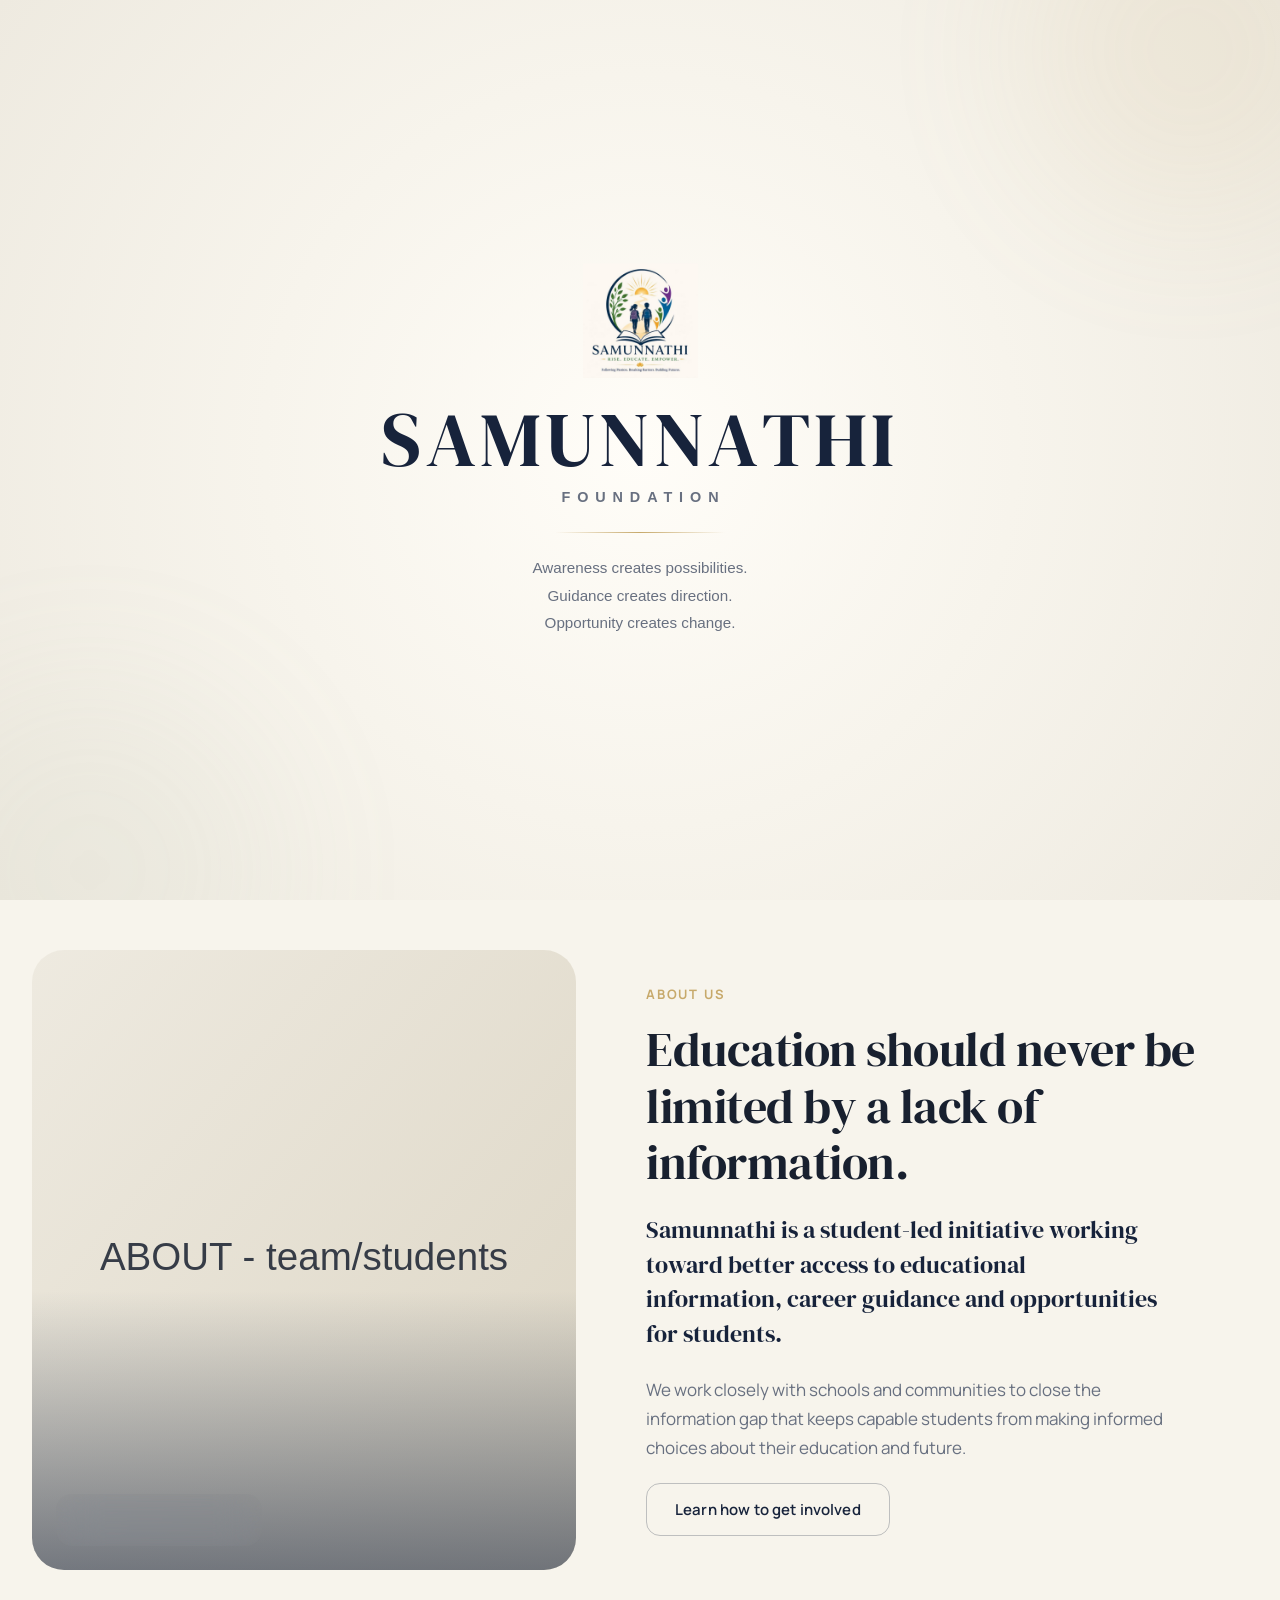
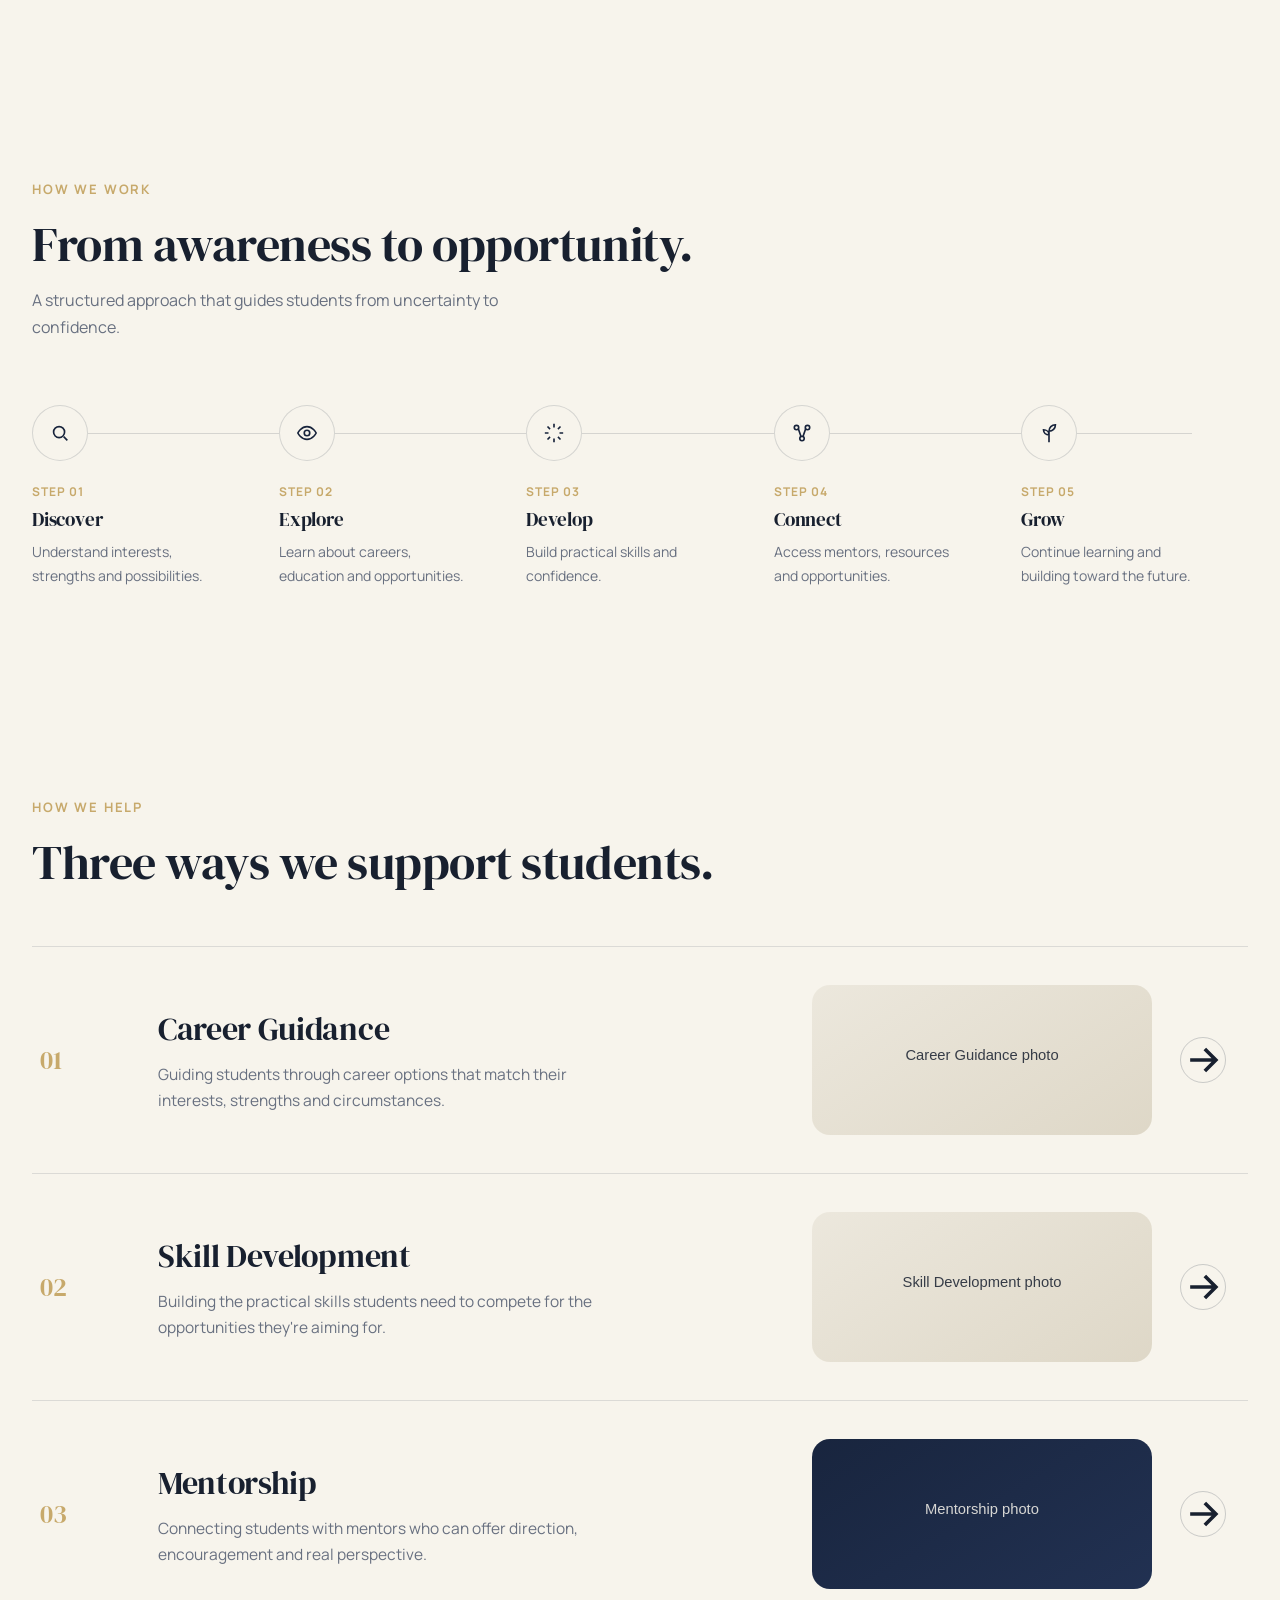
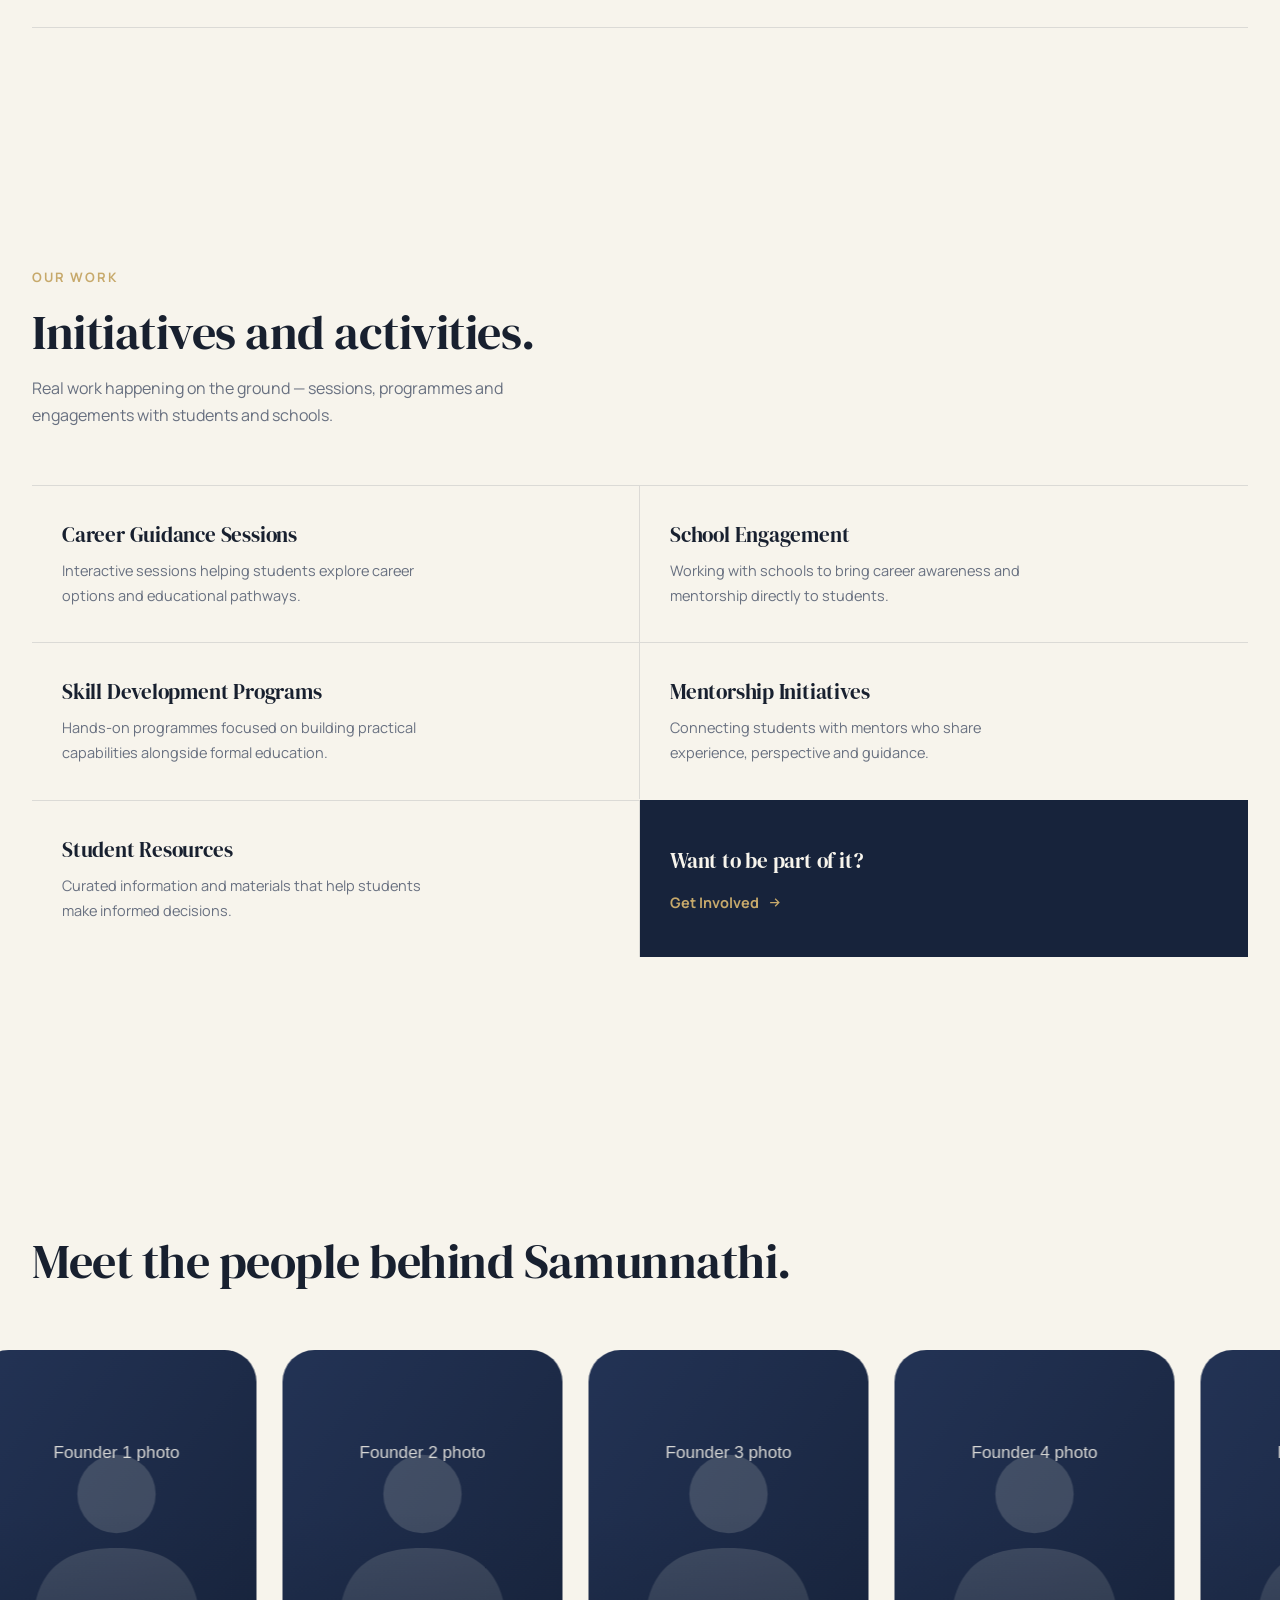
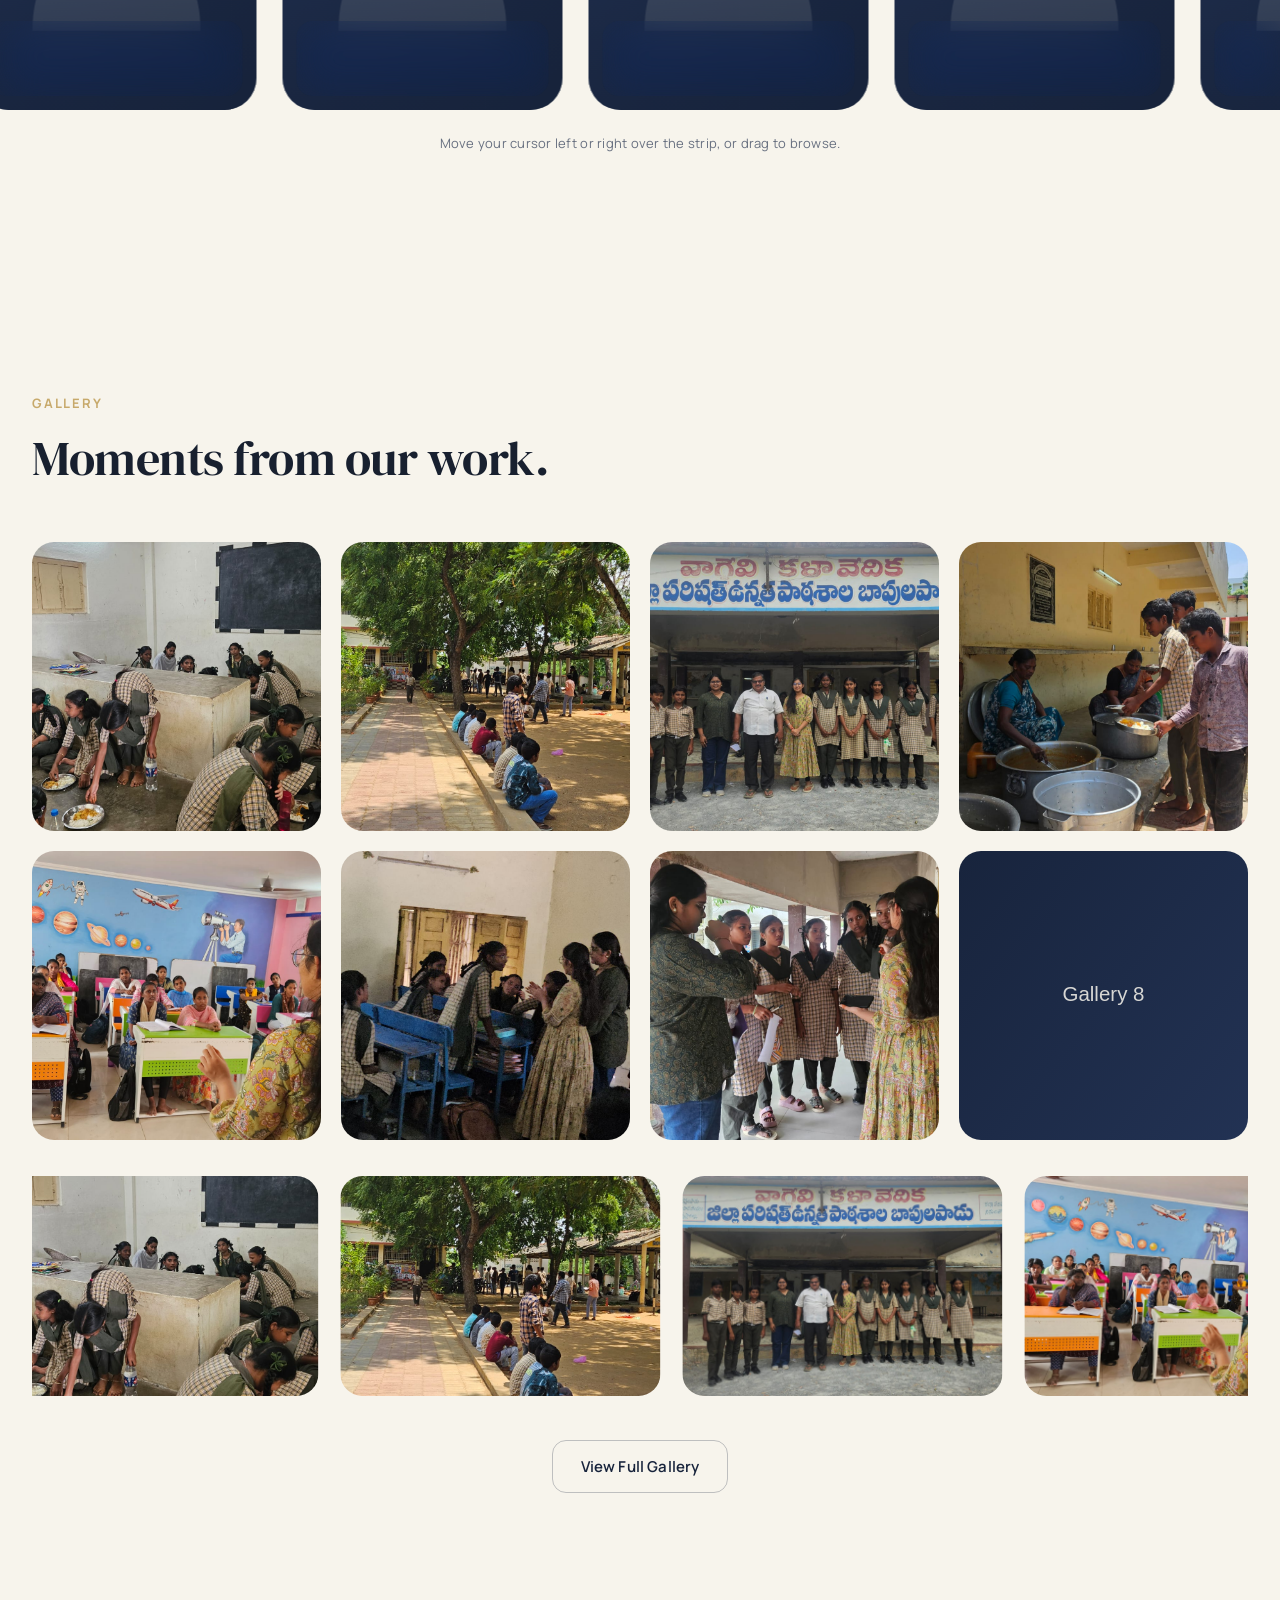
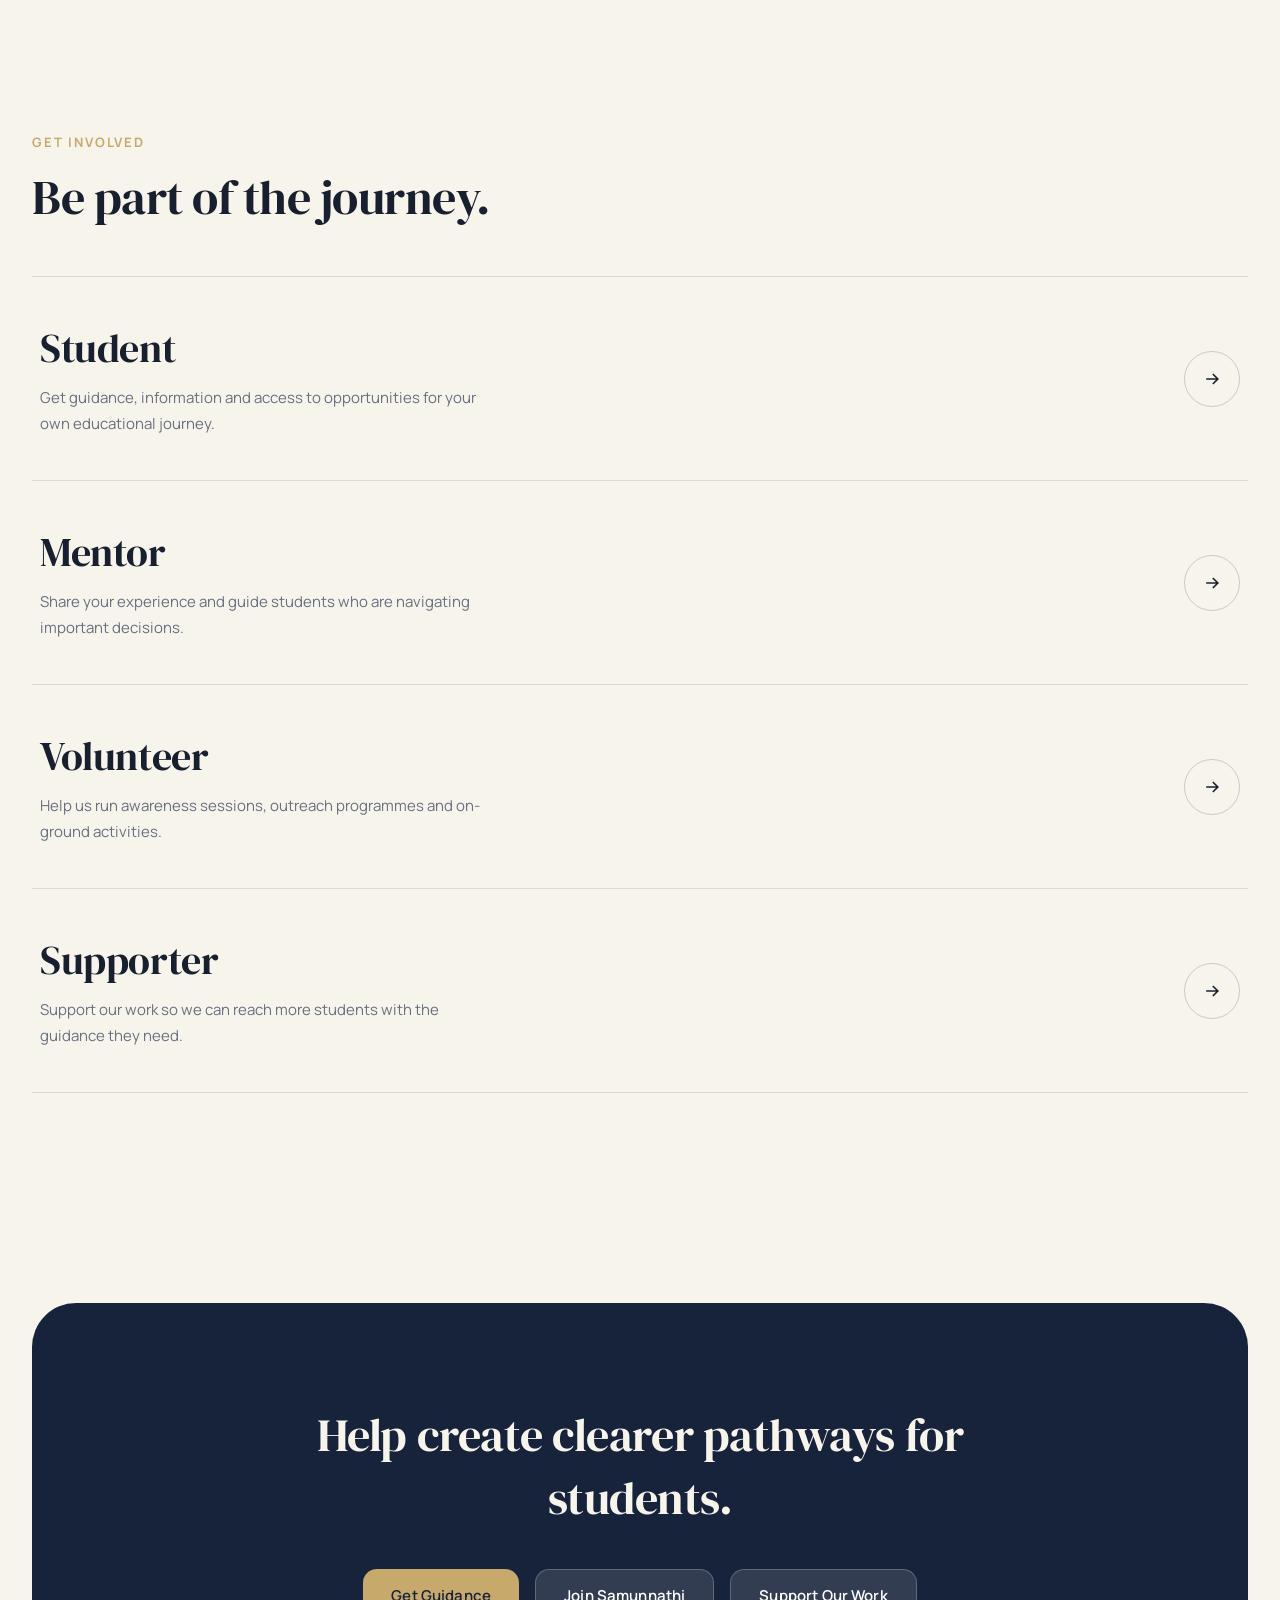
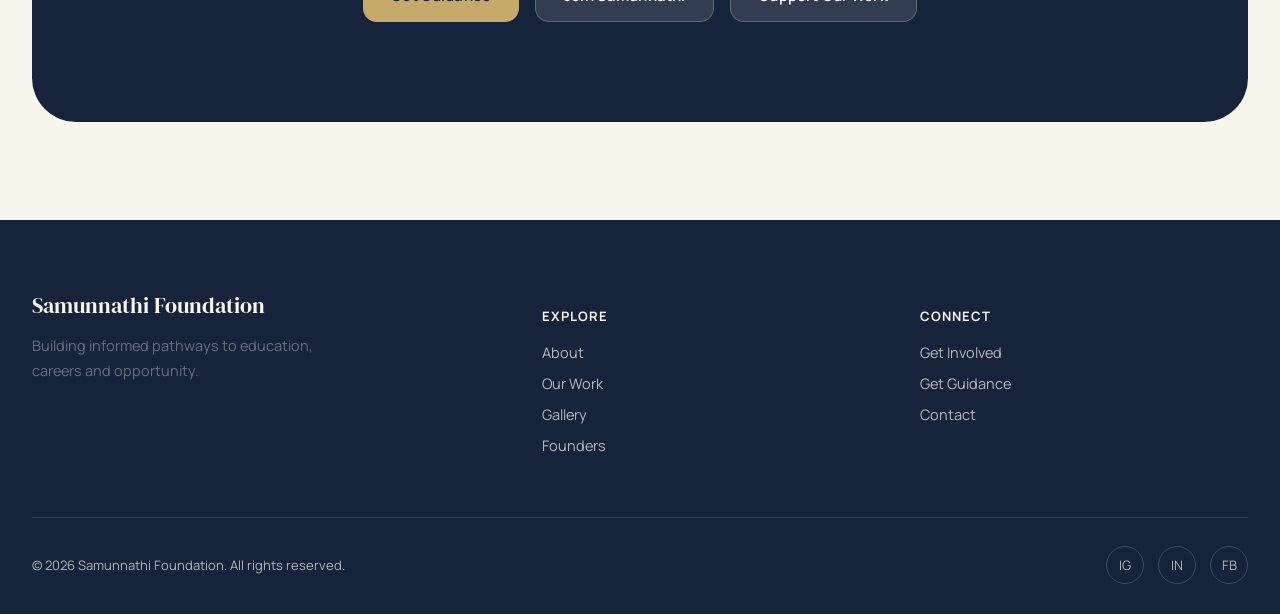
==== commit 66244715: "Your updated commit message" ====
--- a/index.html
+++ b/index.html
@@ -10,7 +10,7 @@
 <meta property="og:description" content="Building informed pathways to education, careers and opportunity.">
 <meta property="og:type" content="website">
 <meta property="og:image" content="images/hero.svg">
-<link rel="icon" href="images/logo.svg" type="image/svg+xml">
+<link rel="icon" href="images/WhatsApp Image 2026-10-13 at 10.35.56 PM.jpeg" type="image/svg+xml">
 <link rel="stylesheet" href="css/style.css">
 <script type="application/ld+json">
 {
@@ -35,7 +35,7 @@
     <!-- Logo -->
     <div class="intro-logo">
       <img
-        src="images/logo.svg"
+        src="images/WhatsApp Image 2026-10-13 at 10.35.56 PM.jpeg"
         alt="Samunnathi Foundation"
       >
     </div>
@@ -80,7 +80,7 @@
 <!-- ============ NAVBAR ============ -->
 <nav class="navbar" id="navbar">
   <a href="index.html" class="nav-brand" aria-label="Samunnathi Foundation home">
-    <img src="images/logo.svg" alt="Samunnathi Foundation logo" class="nav-logo">
+    <img src="images/WhatsApp Image 2026-10-13 at 10.35.56 PM.jpeg" alt="Samunnathi Foundation logo" class="nav-logo">
     <span class="nav-name">SAMUNNATHI<br>FOUNDATION</span>
   </a>
   <div class="nav-links">
@@ -99,7 +99,7 @@
 <div class="mobile-menu" id="mobile-menu" role="dialog" aria-modal="true" aria-label="Site menu">
   <div class="mobile-menu-head">
     <div class="nav-brand">
-      <img src="images/logo.svg" alt="" class="nav-logo">
+      <img src="images/WhatsApp Image 2026-10-13 at 10.35.56 PM.jpeg" alt="" class="nav-logo">
       <span class="nav-name">SAMUNNATHI<br>FOUNDATION</span>
     </div>
     <button class="mobile-close" aria-label="Close menu">&times;</button>
@@ -139,7 +139,7 @@
     <!-- Wide Banner Video (Matching Reliance Foundation Layout) -->
     <div class="hero-media-banner">
       <video class="hero-video" autoplay loop muted playsinline>
-        <source src="videos/SL Grand Restaurant (Ambience).mp4" type="video/mp4" />
+        <source src="videos/lv_0_20261015162757.mp4" type="video/mp4" />
         Your browser does not support the video tag.
       </video>
 
@@ -368,23 +368,23 @@
       <h2 class="big-heading reveal">Moments from our work.</h2>
 
       <div class="gallery-grid">
-        <div class="g-item reveal"><img src="images/gallery/gallery-1.svg" alt="School visit" loading="lazy" data-lightbox="images/gallery/gallery-1.svg" data-caption="School visit" style="cursor:pointer"></div>
-        <div class="g-item reveal"><img src="images/gallery/gallery-2.svg" alt="Awareness session" loading="lazy" data-lightbox="images/gallery/gallery-2.svg" data-caption="Awareness session" style="cursor:pointer"></div>
-        <div class="g-item reveal"><img src="images/gallery/gallery-3.svg" alt="Team activity" loading="lazy" data-lightbox="images/gallery/gallery-3.svg" data-caption="Team activity" style="cursor:pointer"></div>
-        <div class="g-item reveal"><img src="images/gallery/gallery-4.svg" alt="Community event" loading="lazy" data-lightbox="images/gallery/gallery-4.svg" data-caption="Community event" style="cursor:pointer"></div>
-        <div class="g-item reveal"><img src="images/gallery/gallery-5.svg" alt="Student workshop" loading="lazy" data-lightbox="images/gallery/gallery-5.svg" data-caption="Student workshop" style="cursor:pointer"></div>
-        <div class="g-item reveal"><img src="images/gallery/gallery-6.svg" alt="Outreach event" loading="lazy" data-lightbox="images/gallery/gallery-6.svg" data-caption="Outreach event" style="cursor:pointer"></div>
-        <div class="g-item reveal"><img src="images/gallery/gallery-7.svg" alt="Mentorship session" loading="lazy" data-lightbox="images/gallery/gallery-7.svg" data-caption="Mentorship session" style="cursor:pointer"></div>
+        <div class="g-item reveal"><img src="images/gallery/WhatsApp Image 2026-09-28 at 6.42.51 PM (1).jpeg" alt="School visit" loading="lazy" data-lightbox="images/gallery/gallery-1.svg" data-caption="School visit" style="cursor:pointer"></div>
+        <div class="g-item reveal"><img src="images/gallery/WhatsApp Image 2026-09-28 at 6.42.51 PM.jpeg" alt="Awareness session" loading="lazy" data-lightbox="images/gallery/gallery-2.svg" data-caption="Awareness session" style="cursor:pointer"></div>
+        <div class="g-item reveal"><img src="images/gallery/WhatsApp Image 2026-09-28 at 6.42.54 PM (1).jpeg" alt="Team activity" loading="lazy" data-lightbox="images/gallery/gallery-3.svg" data-caption="Team activity" style="cursor:pointer"></div>
+        <div class="g-item reveal"><img src="images/gallery/WhatsApp Image 2026-09-28 at 6.42.54 PM.jpeg" alt="Community event" loading="lazy" data-lightbox="images/gallery/gallery-4.svg" data-caption="Community event" style="cursor:pointer"></div>
+        <div class="g-item reveal"><img src="images/gallery/WhatsApp Image 2026-09-28 at 6.42.57 PM.jpeg" alt="Student workshop" loading="lazy" data-lightbox="images/gallery/gallery-5.svg" data-caption="Student workshop" style="cursor:pointer"></div>
+        <div class="g-item reveal"><img src="images/gallery/WhatsApp Image 2026-09-28 at 6.43.01 PM.jpeg" alt="Outreach event" loading="lazy" data-lightbox="images/gallery/gallery-6.svg" data-caption="Outreach event" style="cursor:pointer"></div>
+        <div class="g-item reveal"><img src="images/gallery/WhatsApp Image 2026-09-28 at 6.43.04 PM.jpeg" alt="Mentorship session" loading="lazy" data-lightbox="images/gallery/gallery-7.svg" data-caption="Mentorship session" style="cursor:pointer"></div>
         <div class="g-item reveal"><img src="images/gallery/gallery-8.svg" alt="Community gathering" loading="lazy" data-lightbox="images/gallery/gallery-8.svg" data-caption="Community gathering" style="cursor:pointer"></div>
       </div>
 
       <div class="hscroll-wrap" style="margin-top:36px;">
         <div class="hscroll-track">
-          <div class="hscroll-item"><img src="images/gallery/gallery-1.svg" alt="Gallery photo" loading="lazy"></div>
-          <div class="hscroll-item"><img src="images/gallery/gallery-2.svg" alt="Gallery photo" loading="lazy"></div>
-          <div class="hscroll-item"><img src="images/gallery/gallery-3.svg" alt="Gallery photo" loading="lazy"></div>
-          <div class="hscroll-item"><img src="images/gallery/gallery-4.svg" alt="Gallery photo" loading="lazy"></div>
-          <div class="hscroll-item"><img src="images/gallery/gallery-5.svg" alt="Gallery photo" loading="lazy"></div>
+          <div class="hscroll-item"><img src="images/gallery/WhatsApp Image 2026-09-28 at 6.42.51 PM (1).jpeg" alt="Gallery photo" loading="lazy"></div>
+          <div class="hscroll-item"><img src="images/gallery/WhatsApp Image 2026-09-28 at 6.42.51 PM.jpeg" alt="Gallery photo" loading="lazy"></div>
+          <div class="hscroll-item"><img src="images/gallery/WhatsApp Image 2026-09-28 at 6.42.54 PM (1).jpeg" alt="Gallery photo" loading="lazy"></div>
+          <div class="hscroll-item"><img src="images/gallery/WhatsApp Image 2026-09-28 at 6.42.57 PM.jpeg" alt="Gallery photo" loading="lazy"></div>
+          <div class="hscroll-item"><img src="images/gallery/WhatsApp Image 2026-09-28 at 6.43.04 PM.jpeg" alt="Gallery photo" loading="lazy"></div>
         </div>
       </div>
 
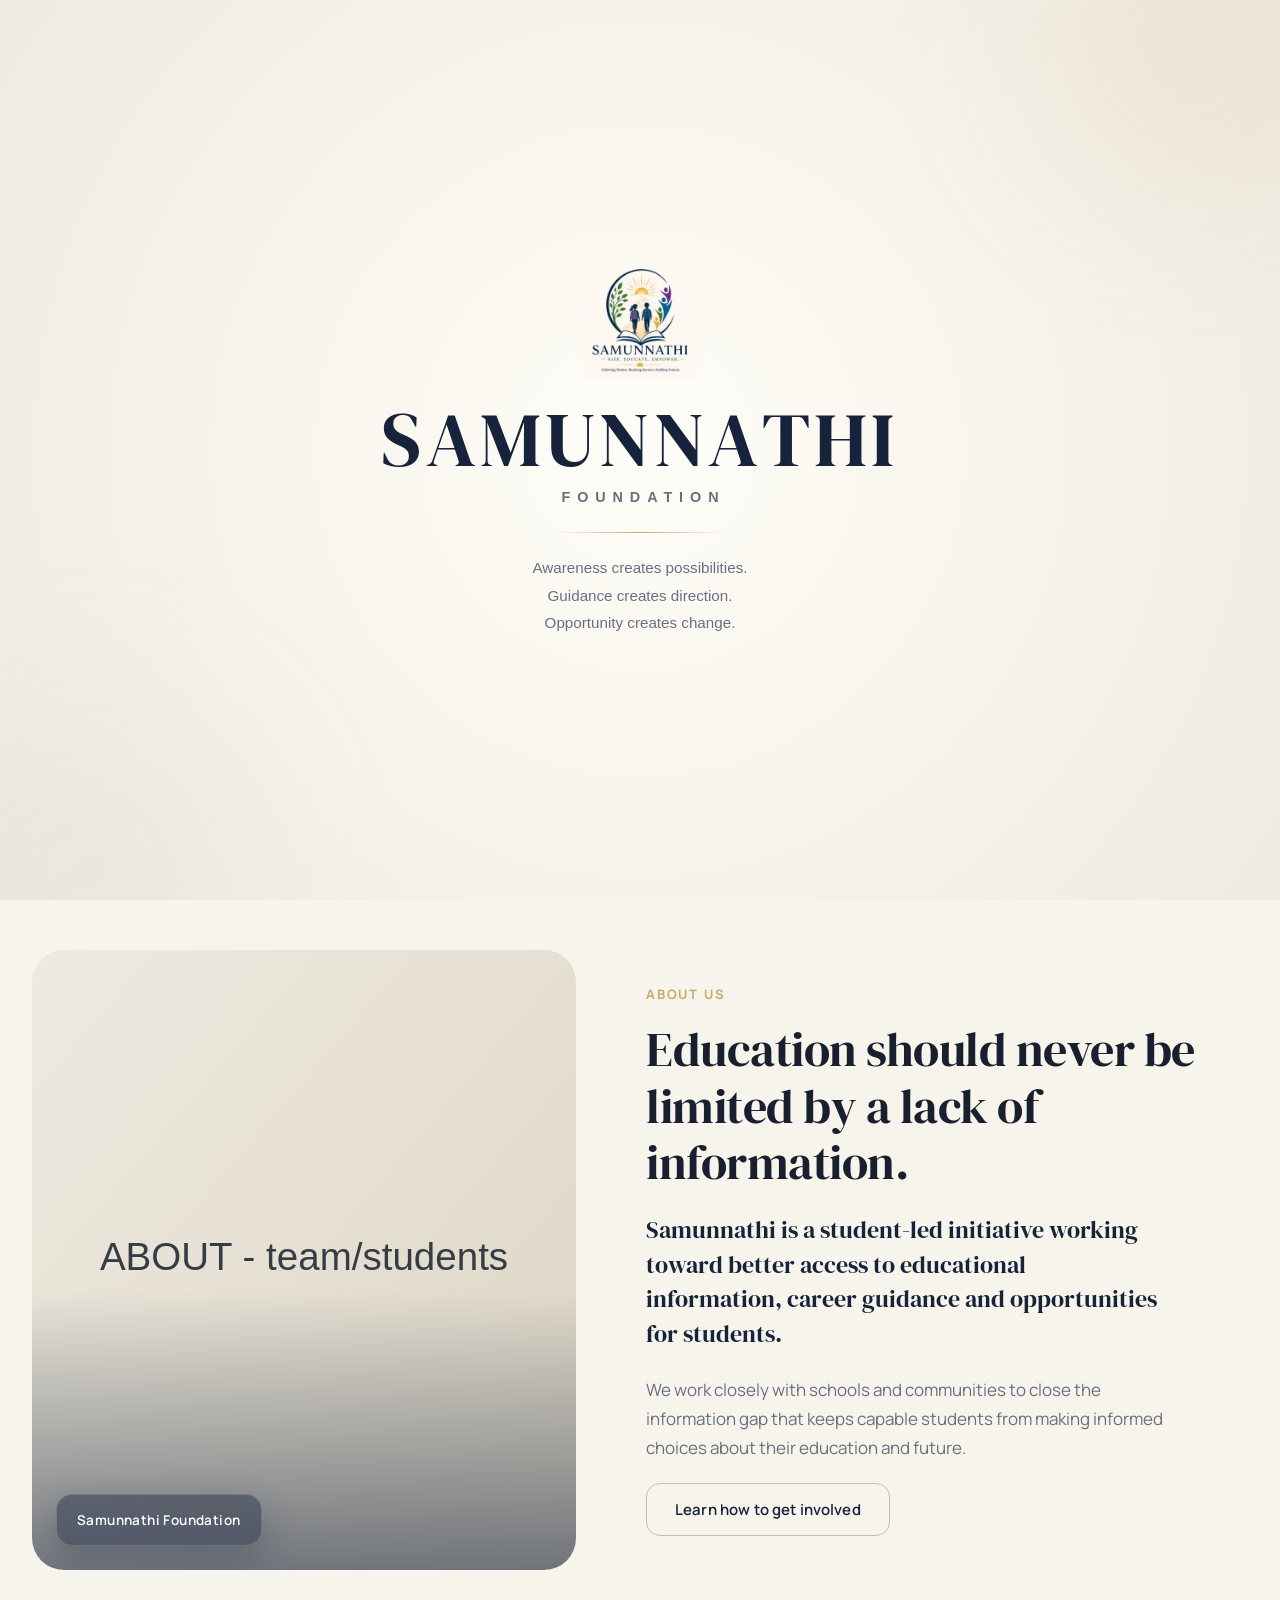
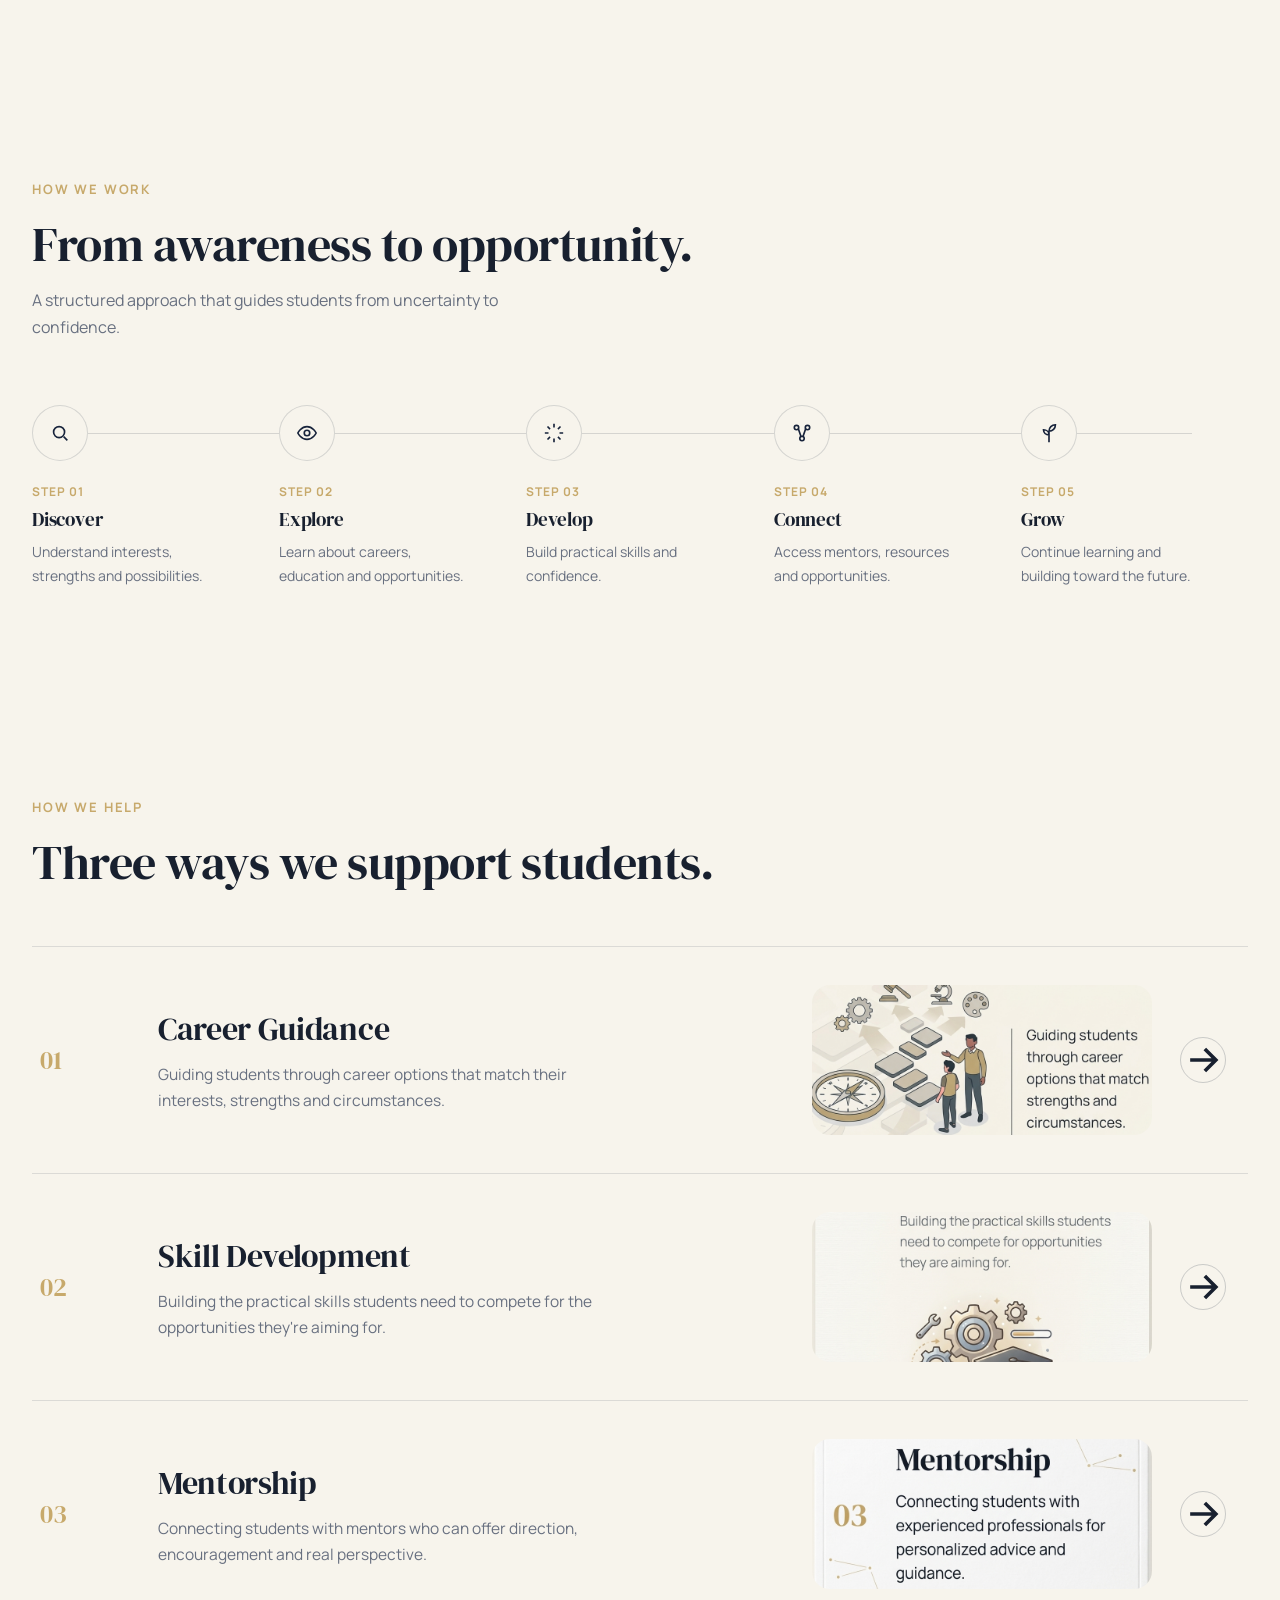
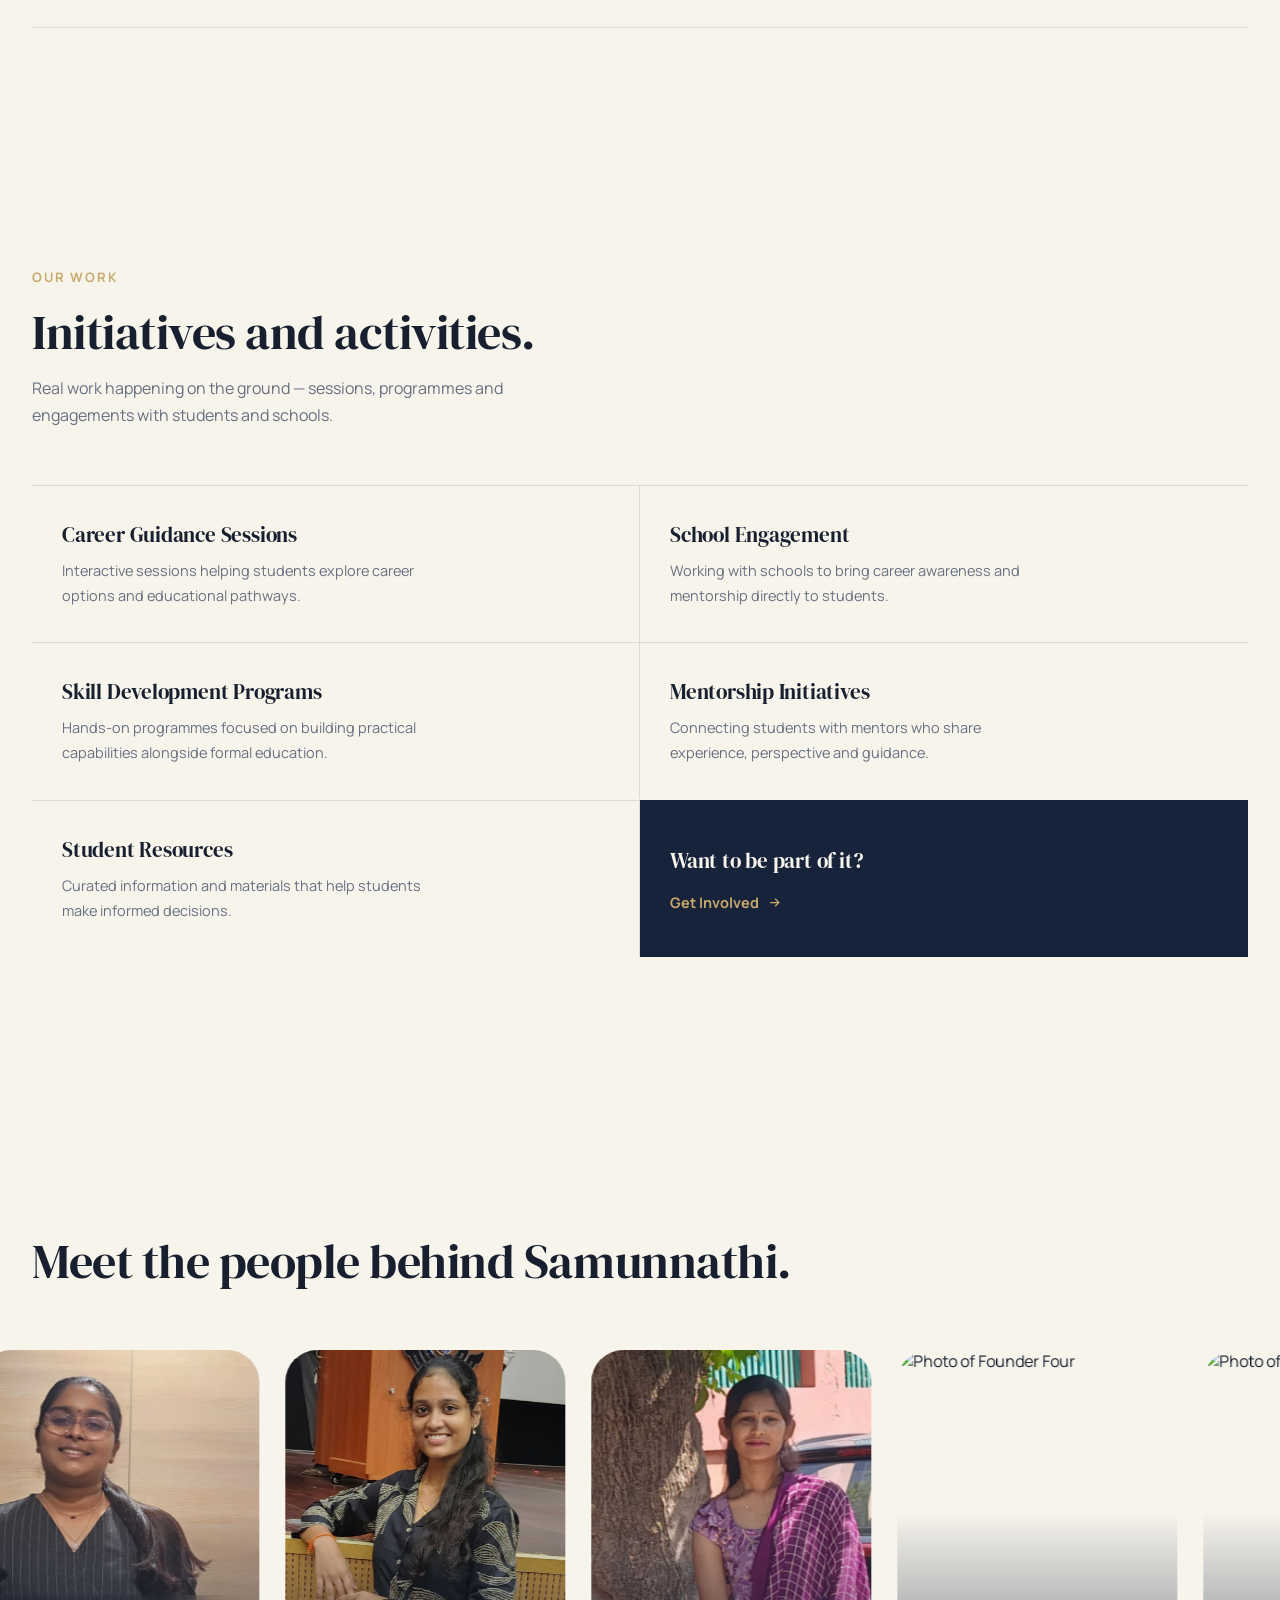
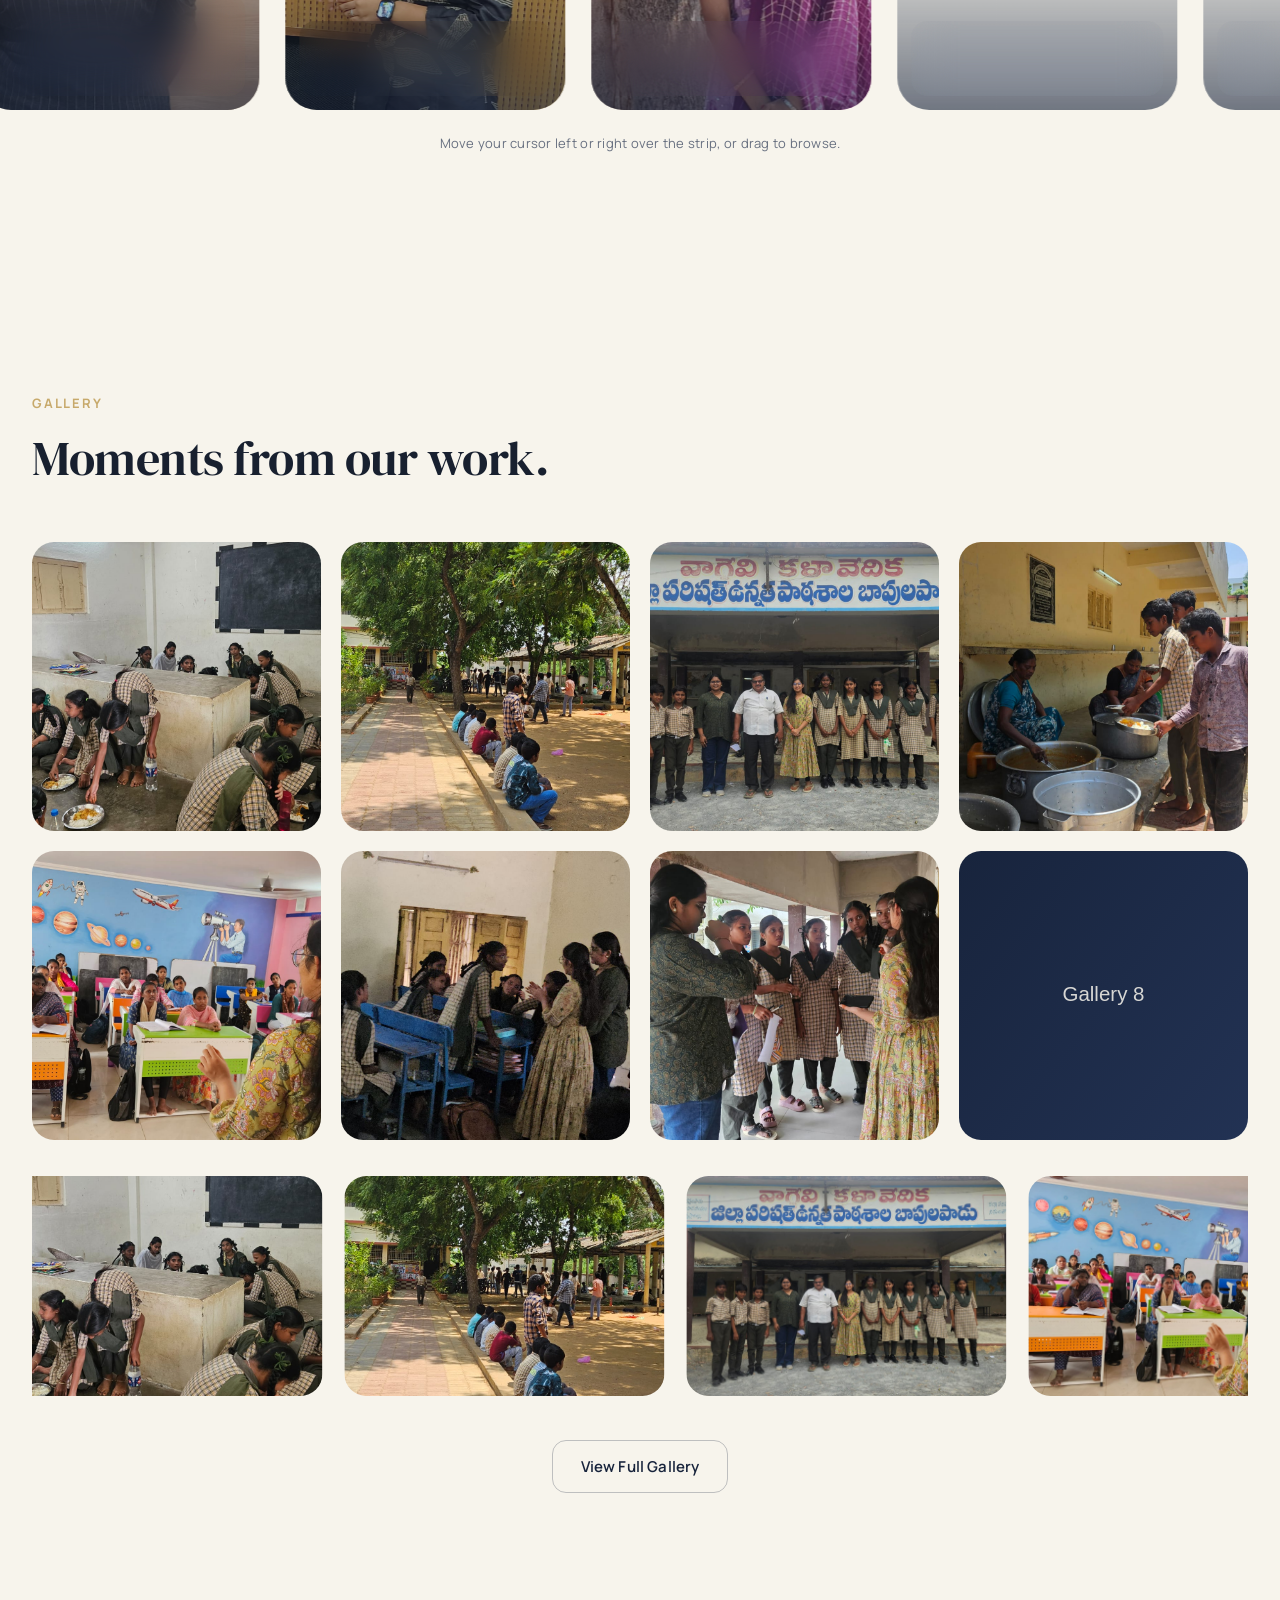
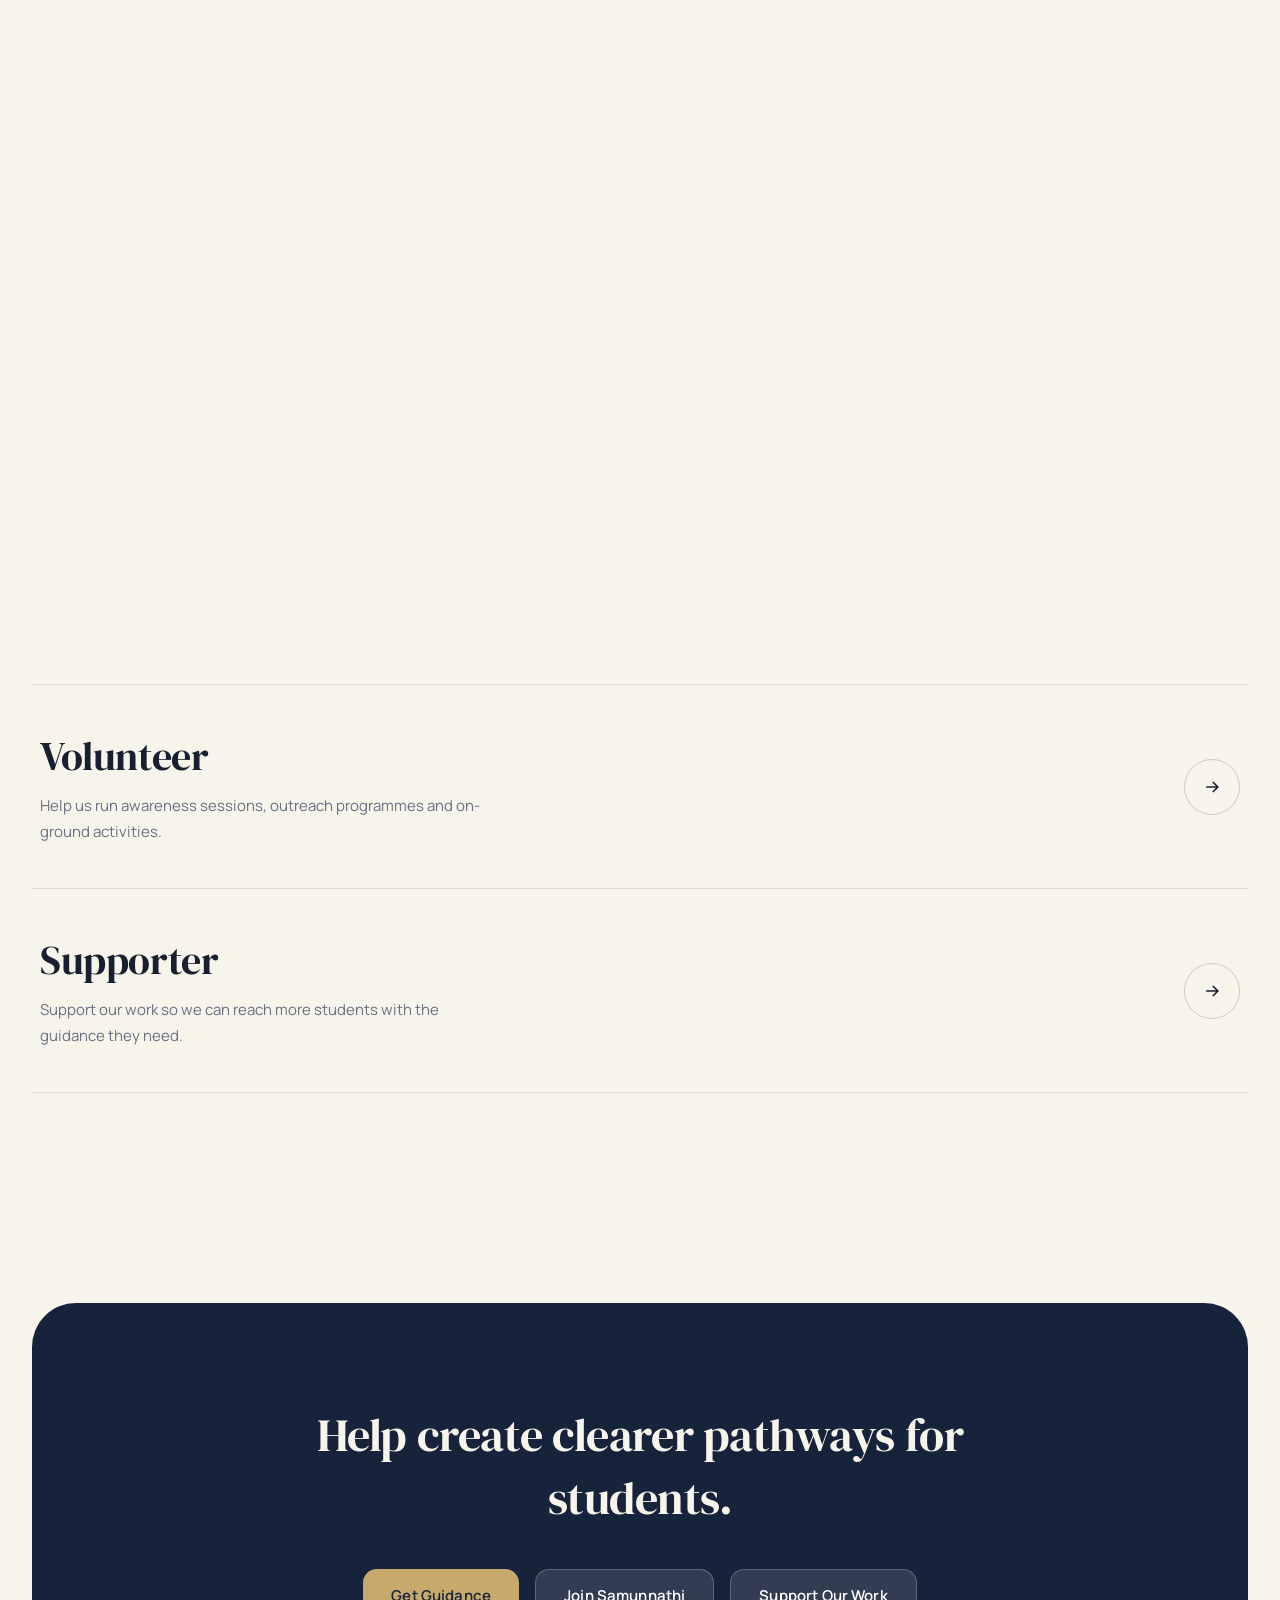
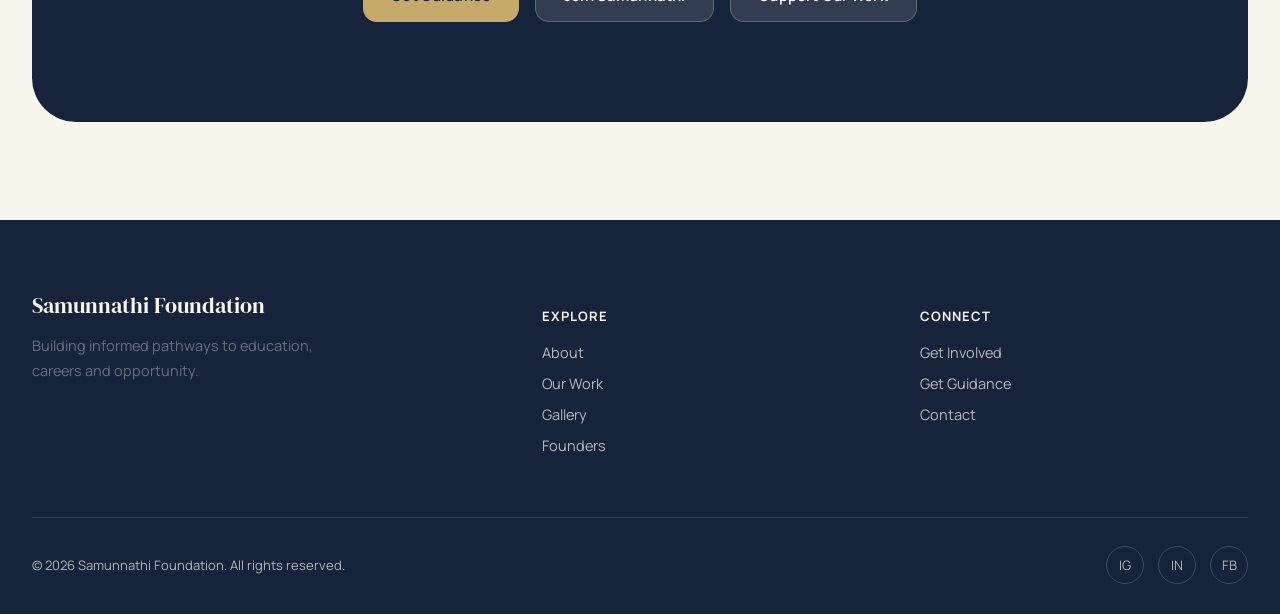
==== commit 4b39566e: "Your update message" ====
--- a/index.html
+++ b/index.html
@@ -235,7 +235,7 @@
             <h3>Career Guidance</h3>
             <p>Guiding students through career options that match their interests, strengths and circumstances.</p>
           </div>
-          <div class="work-thumb"><img src="images/work-2.svg" alt="Career guidance session" loading="lazy"></div>
+          <div class="work-thumb"><img src="images/Gemini_Generated_Image_87jl9z87jl9z87jl.png" alt="Career guidance session" loading="lazy"></div>
           <div class="work-arrow" aria-hidden="true">
             <svg viewBox="0 0 24 24" fill="none" stroke="currentColor" stroke-width="2"><path d="M5 12h14M13 6l6 6-6 6"/></svg>
           </div>
@@ -246,7 +246,7 @@
             <h3>Skill Development</h3>
             <p>Building the practical skills students need to compete for the opportunities they're aiming for.</p>
           </div>
-          <div class="work-thumb"><img src="images/work-4.svg" alt="Skill development workshop" loading="lazy"></div>
+          <div class="work-thumb"><img src="images/Gemini_Generated_Image_87jl9z87jl9z87jl (1).png" alt="Skill development workshop" loading="lazy"></div>
           <div class="work-arrow" aria-hidden="true">
             <svg viewBox="0 0 24 24" fill="none" stroke="currentColor" stroke-width="2"><path d="M5 12h14M13 6l6 6-6 6"/></svg>
           </div>
@@ -257,7 +257,7 @@
             <h3>Mentorship</h3>
             <p>Connecting students with mentors who can offer direction, encouragement and real perspective.</p>
           </div>
-          <div class="work-thumb"><img src="images/work-3.svg" alt="Mentorship session" loading="lazy"></div>
+          <div class="work-thumb"><img src="images/Gemini_Generated_Image_87jl9z87jl9z87jl (2).png" alt="Mentorship session" loading="lazy"></div>
           <div class="work-arrow" aria-hidden="true">
             <svg viewBox="0 0 24 24" fill="none" stroke="currentColor" stroke-width="2"><path d="M5 12h14M13 6l6 6-6 6"/></svg>
           </div>
@@ -313,27 +313,27 @@
       <div class="founders-track">
         <div class="founder-card">
           <div class="founder-photo">
-            <img src="images/founders/founder-1.svg" alt="Photo of Founder One" loading="lazy">
+            <img src="images/founders/founder1.jpeg" alt="Photo of Founder One" loading="lazy">
             <div class="founder-info glass-dark">
-              <div class="name">Founder Name</div>
+              <div class="name">NAVYA KARTHIKA KETHINEEDI</div>
               <div class="role">Co-Founder</div>
             </div>
           </div>
         </div>
         <div class="founder-card">
           <div class="founder-photo">
-            <img src="images/founders/founder-2.svg" alt="Photo of Founder Two" loading="lazy">
+            <img src="images/founders/founder2.jpeg" alt="Photo of Founder Two" loading="lazy">
             <div class="founder-info glass-dark">
-              <div class="name">Founder Name</div>
+              <div class="name">LIKITHA SREE</div>
               <div class="role">Co-Founder</div>
             </div>
           </div>
         </div>
         <div class="founder-card">
           <div class="founder-photo">
-            <img src="images/founders/founder-3.svg" alt="Photo of Founder Three" loading="lazy">
+            <img src="images/founders/founder3.jpeg" alt="Photo of Founder Three" loading="lazy">
             <div class="founder-info glass-dark">
-              <div class="name">Founder Name</div>
+              <div class="name">PRIYANKA RAVURI</div>
               <div class="role">Co-Founder</div>
             </div>
           </div>
@@ -499,3 +499,4 @@
 <script src="js/main.js"></script>
 </body>
 </html>
+
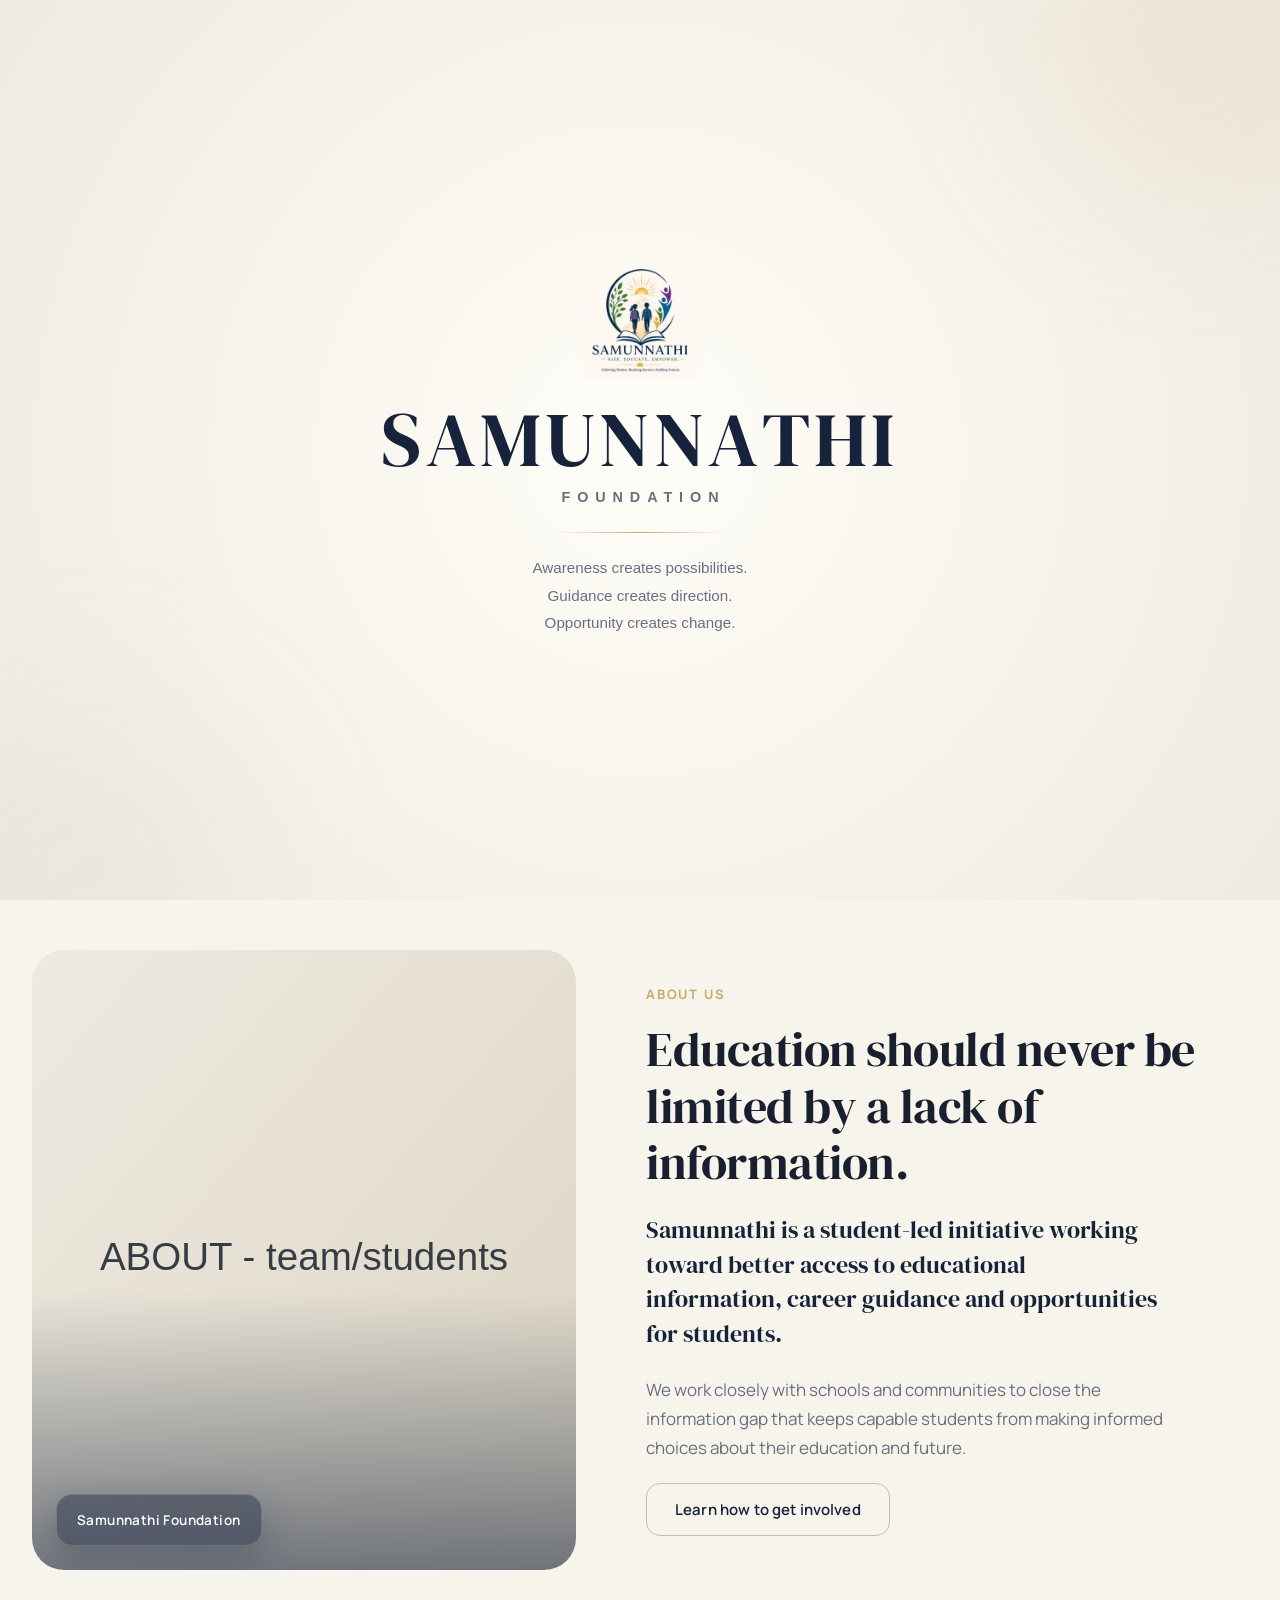
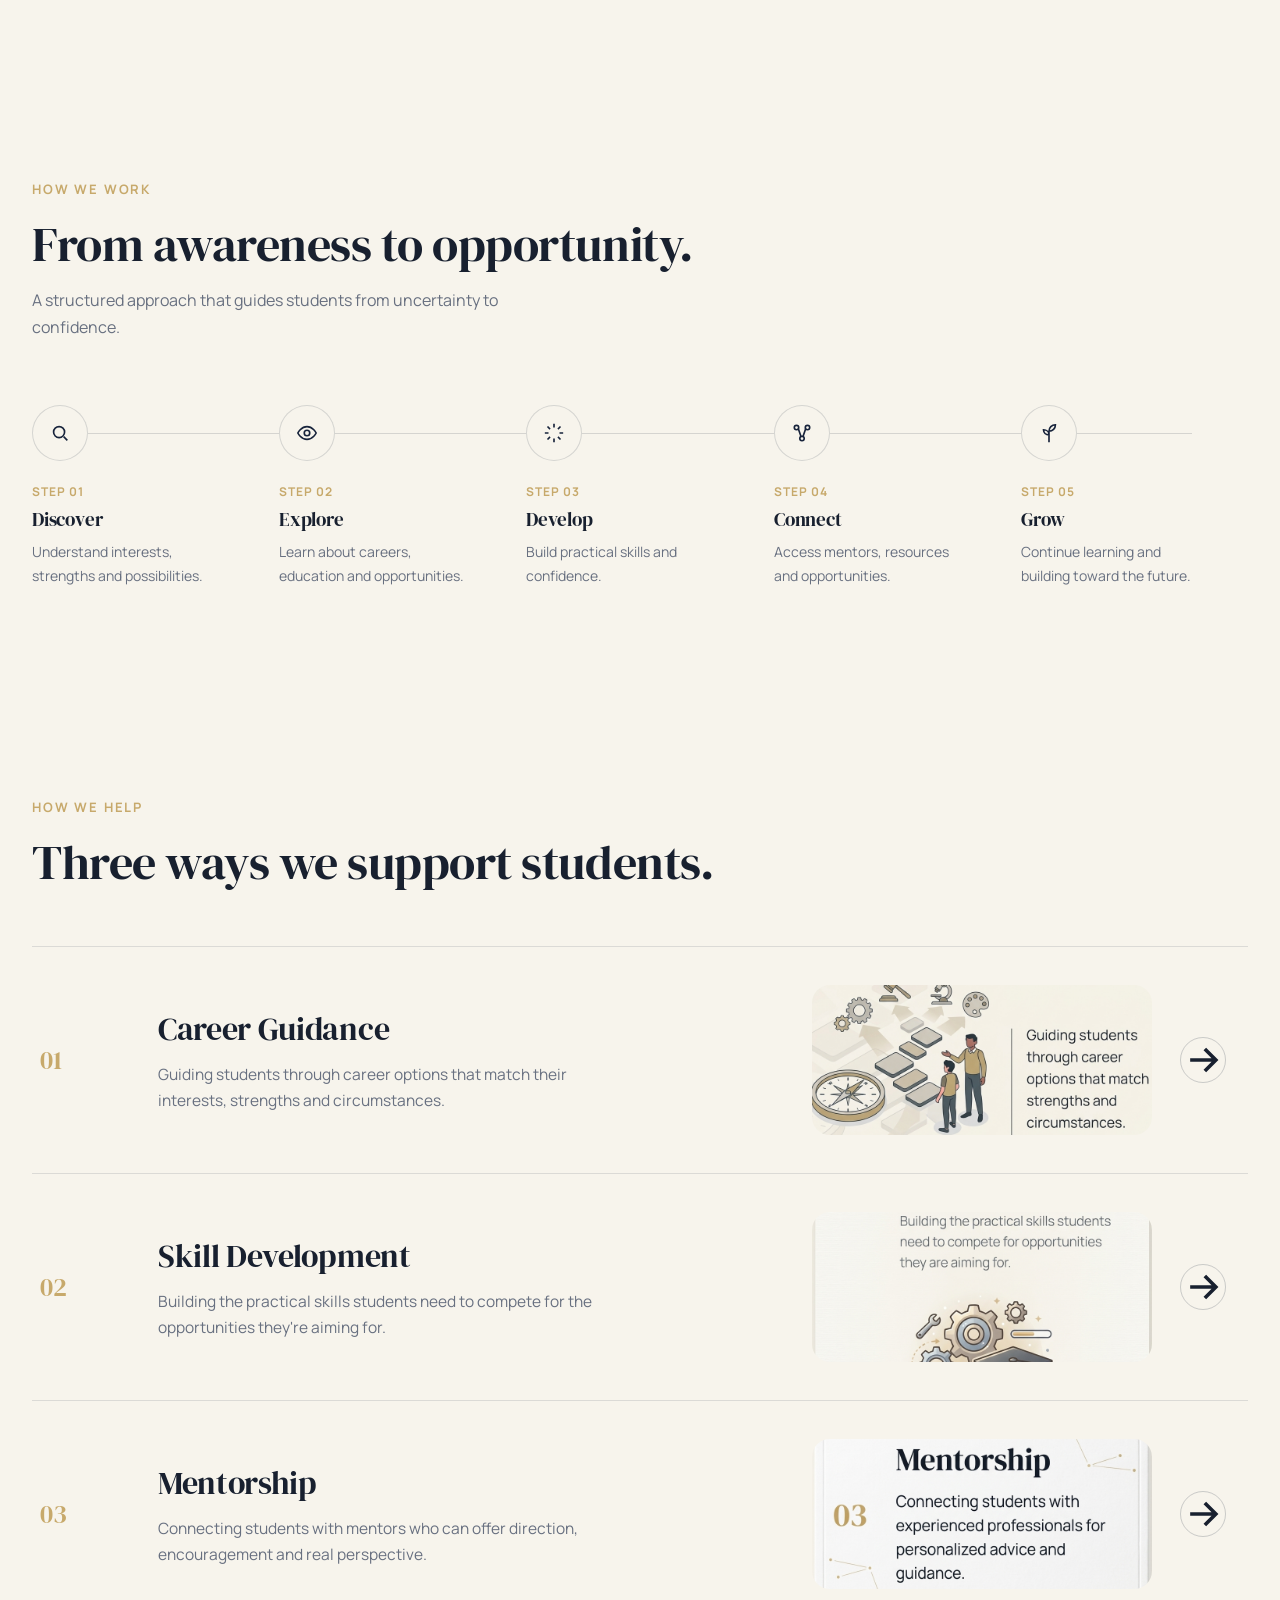
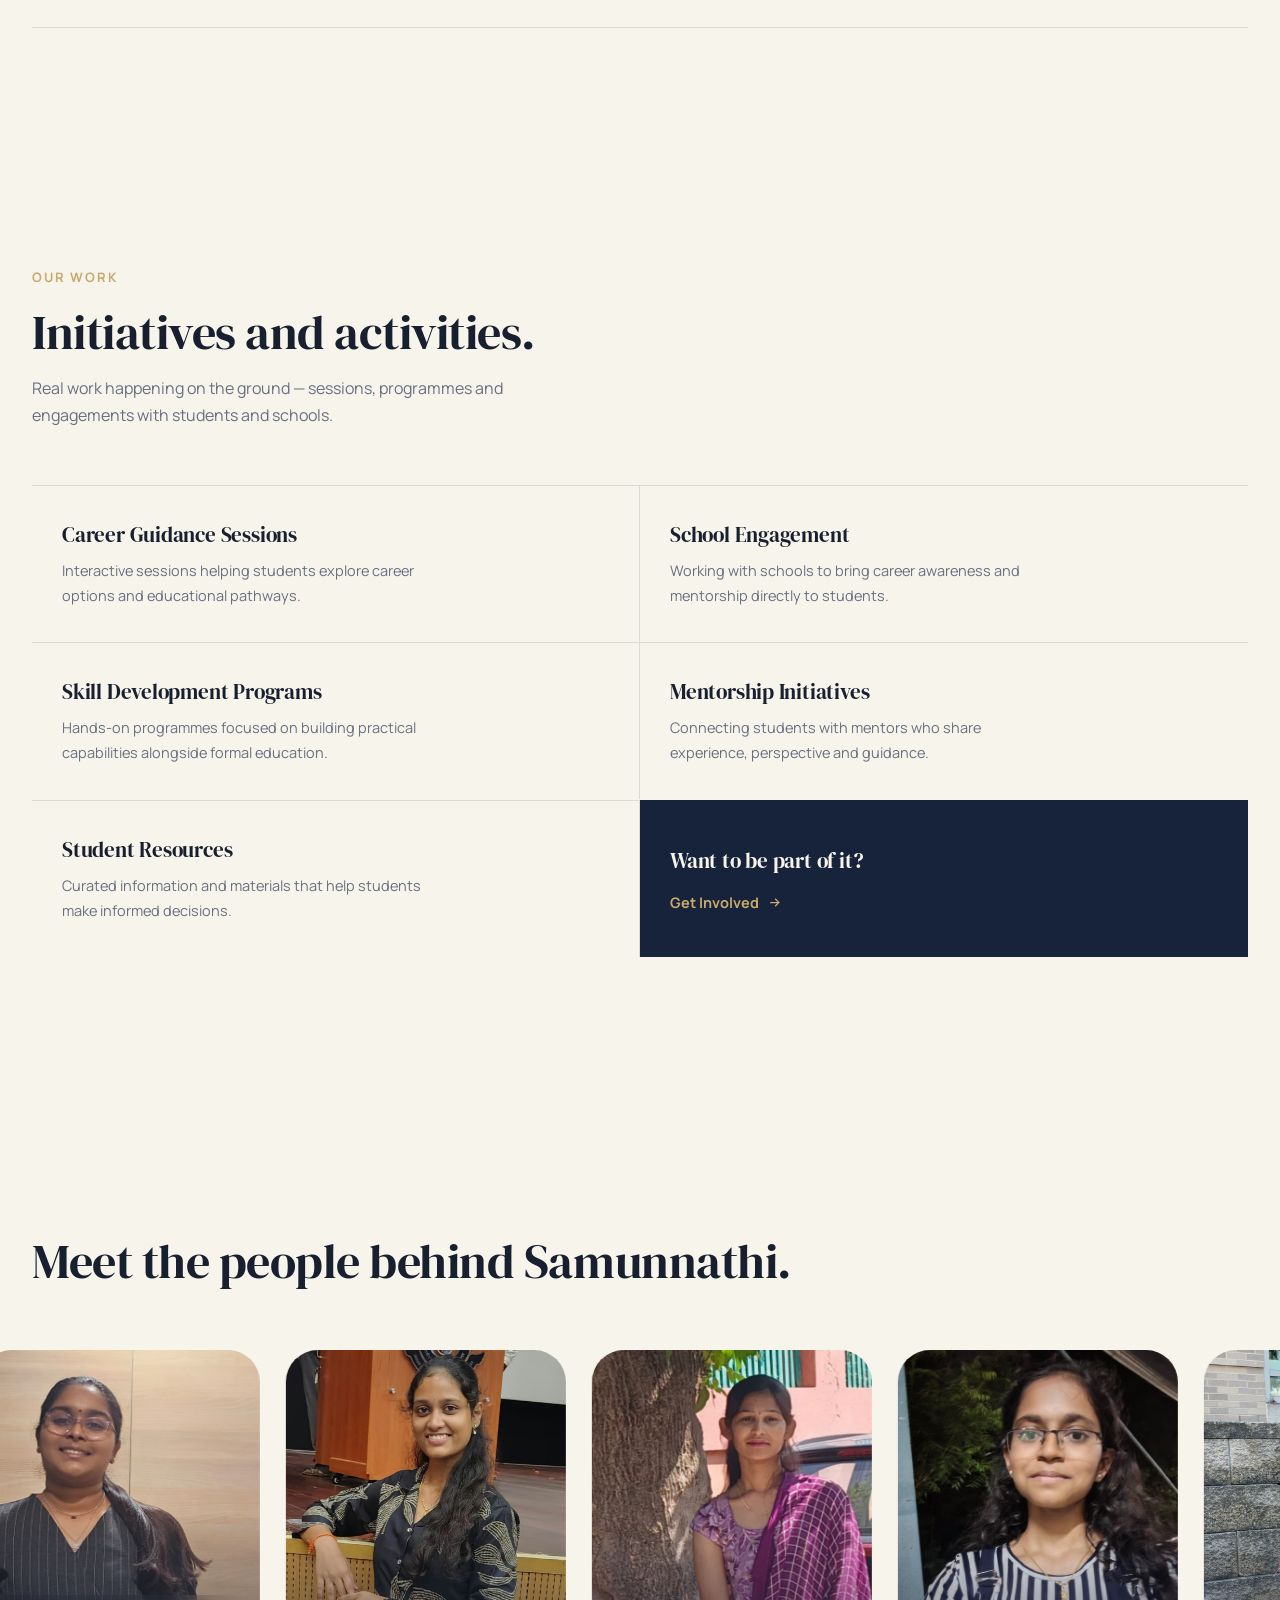
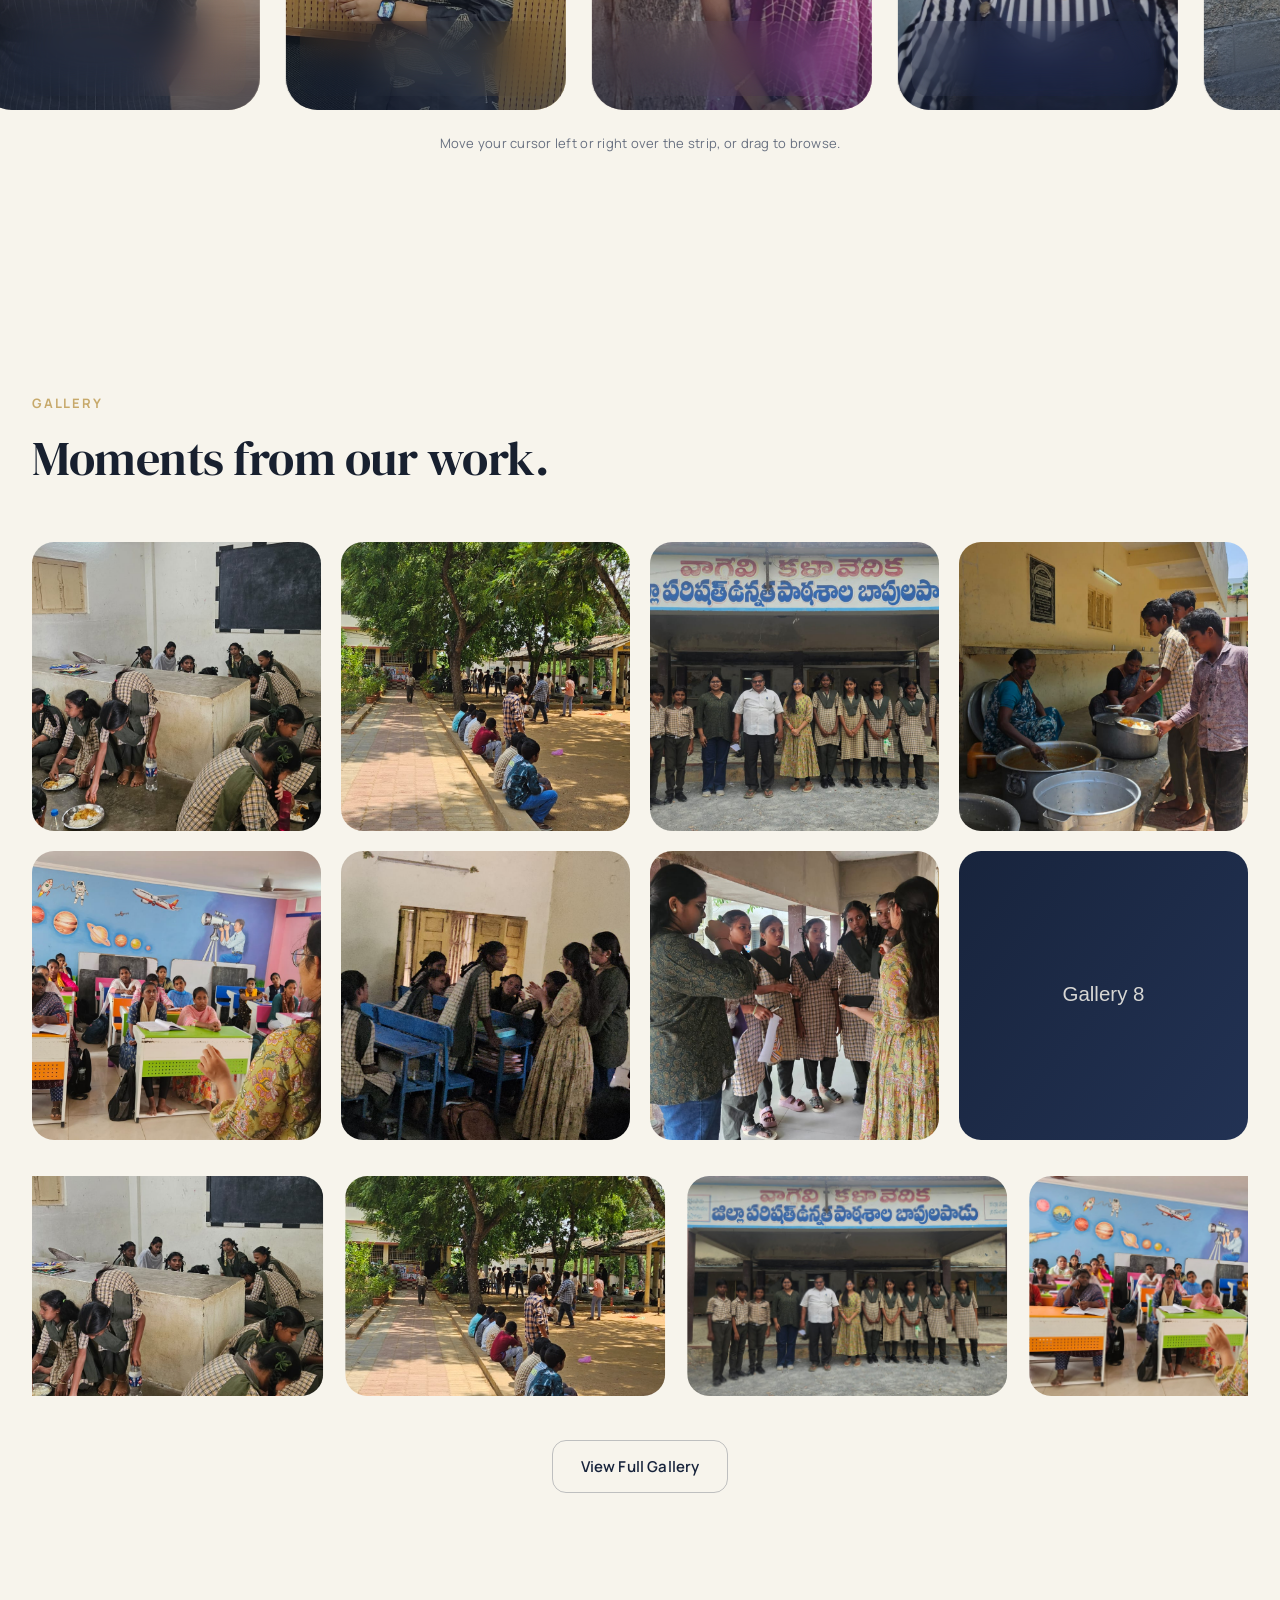
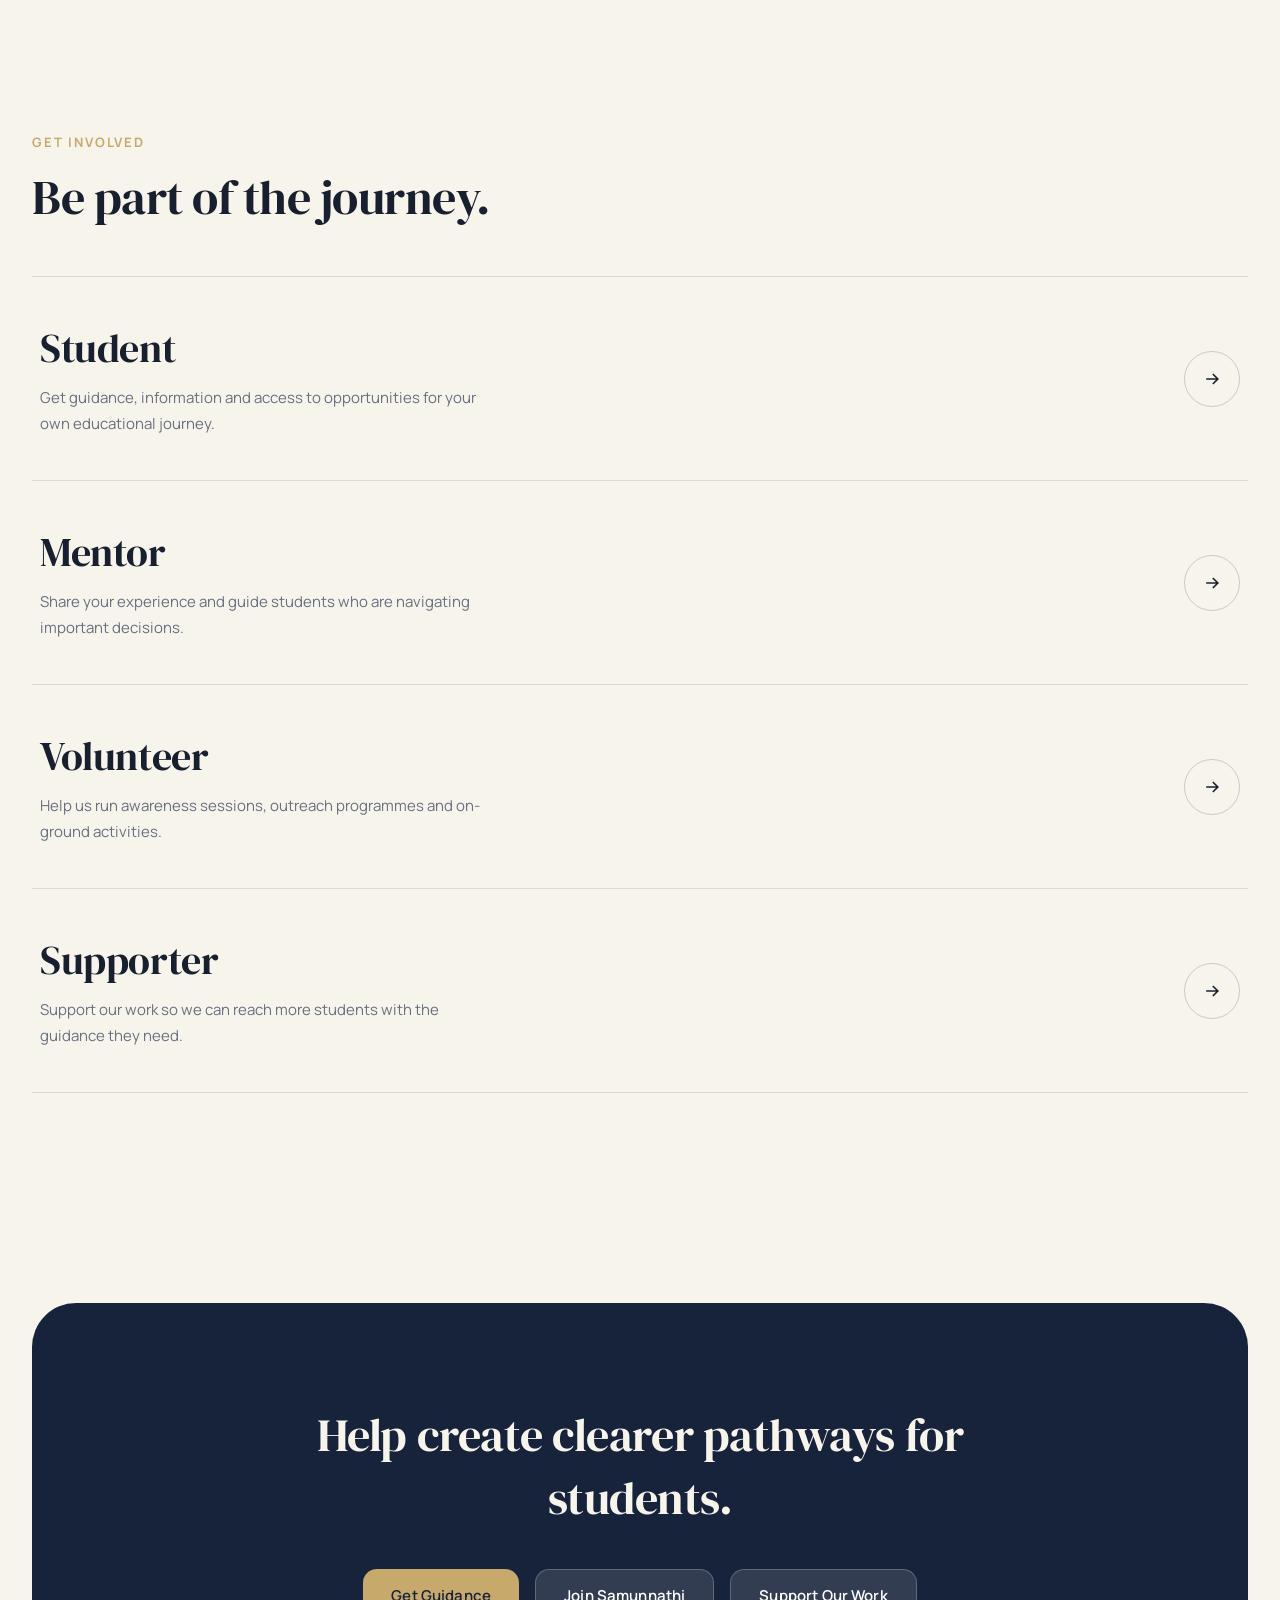
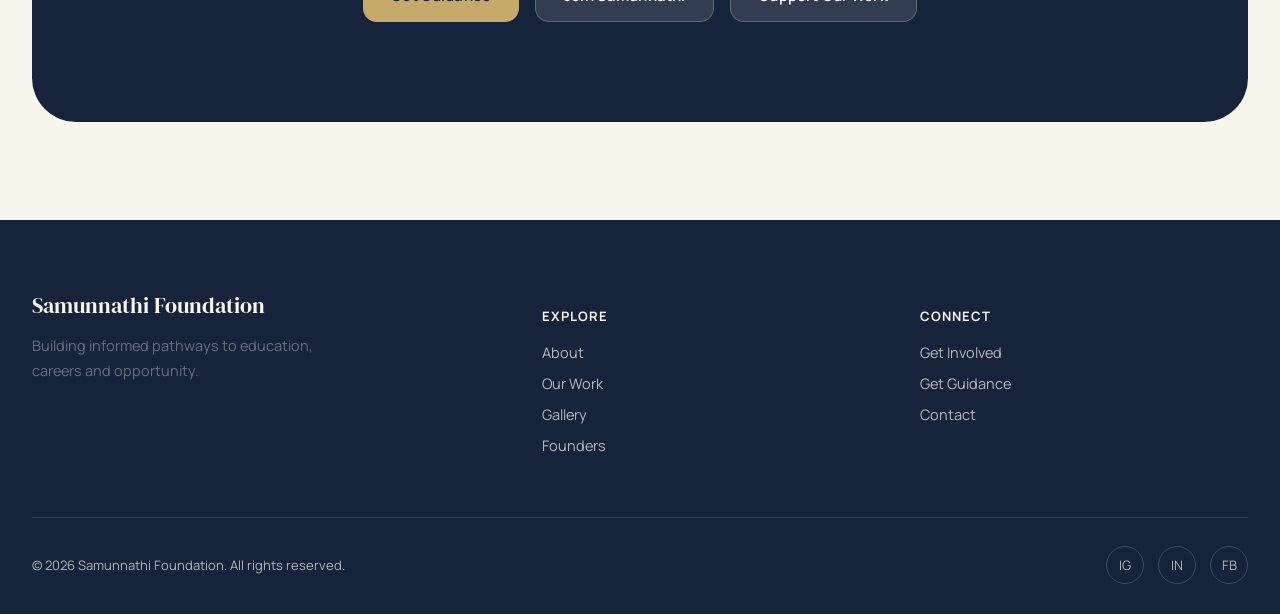
==== commit 8bc8b3d2: "Update gallery CSS and layout styles" ====
--- a/index.html
+++ b/index.html
@@ -340,18 +340,18 @@
         </div>
         <div class="founder-card">
           <div class="founder-photo">
-            <img src="images/founders/founder-4.svg" alt="Photo of Founder Four" loading="lazy">
+            <img src="images/founders/founder4.jpeg" alt="Photo of Founder Four" loading="lazy">
             <div class="founder-info glass-dark">
-              <div class="name">Founder Name</div>
+              <div class="name">Keerthana Peramana</div>
               <div class="role">Co-Founder</div>
             </div>
           </div>
         </div>
         <div class="founder-card">
           <div class="founder-photo">
-            <img src="images/founders/founder-5.svg" alt="Photo of Founder Five" loading="lazy">
+            <img src="images/founders/founder5.jpeg" alt="Photo of Founder Five" loading="lazy">
             <div class="founder-info glass-dark">
-              <div class="name">Founder Name</div>
+              <div class="name">Bhashya Sri</div>
               <div class="role">Co-Founder</div>
             </div>
           </div>
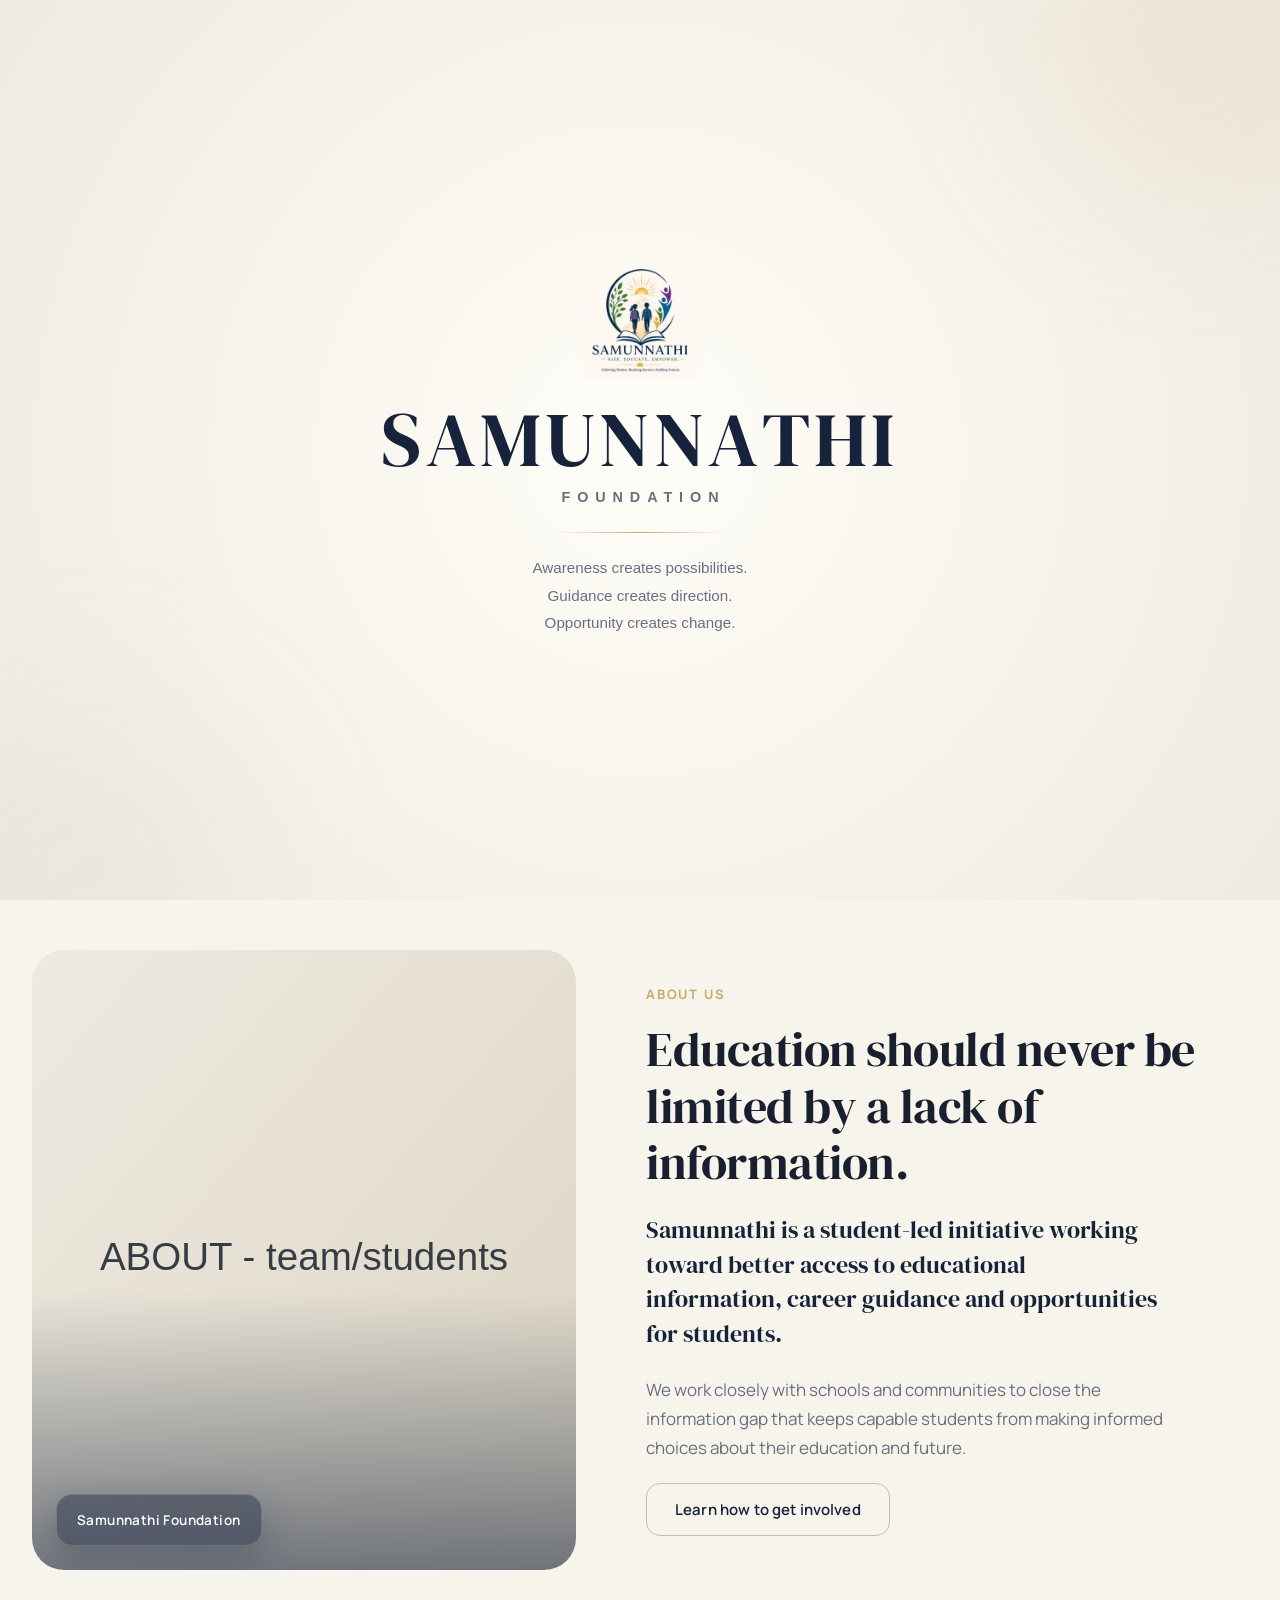
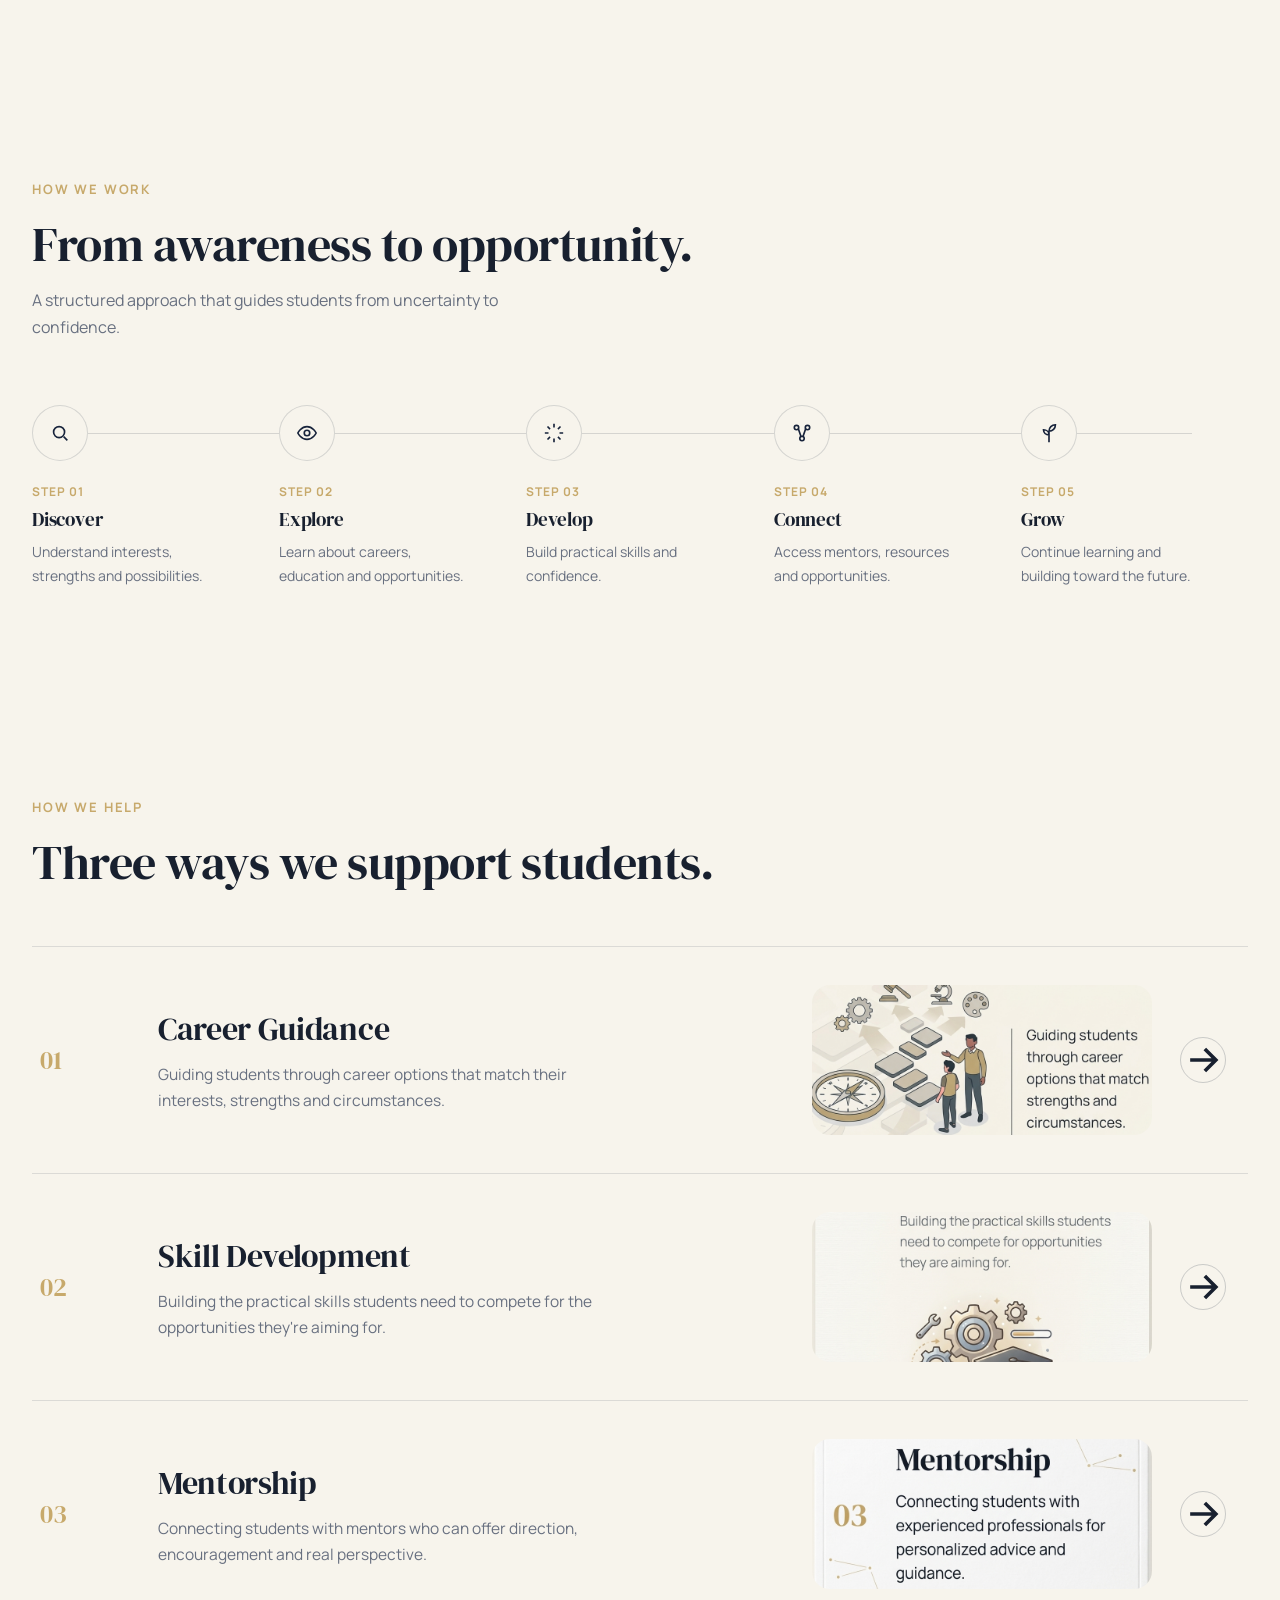
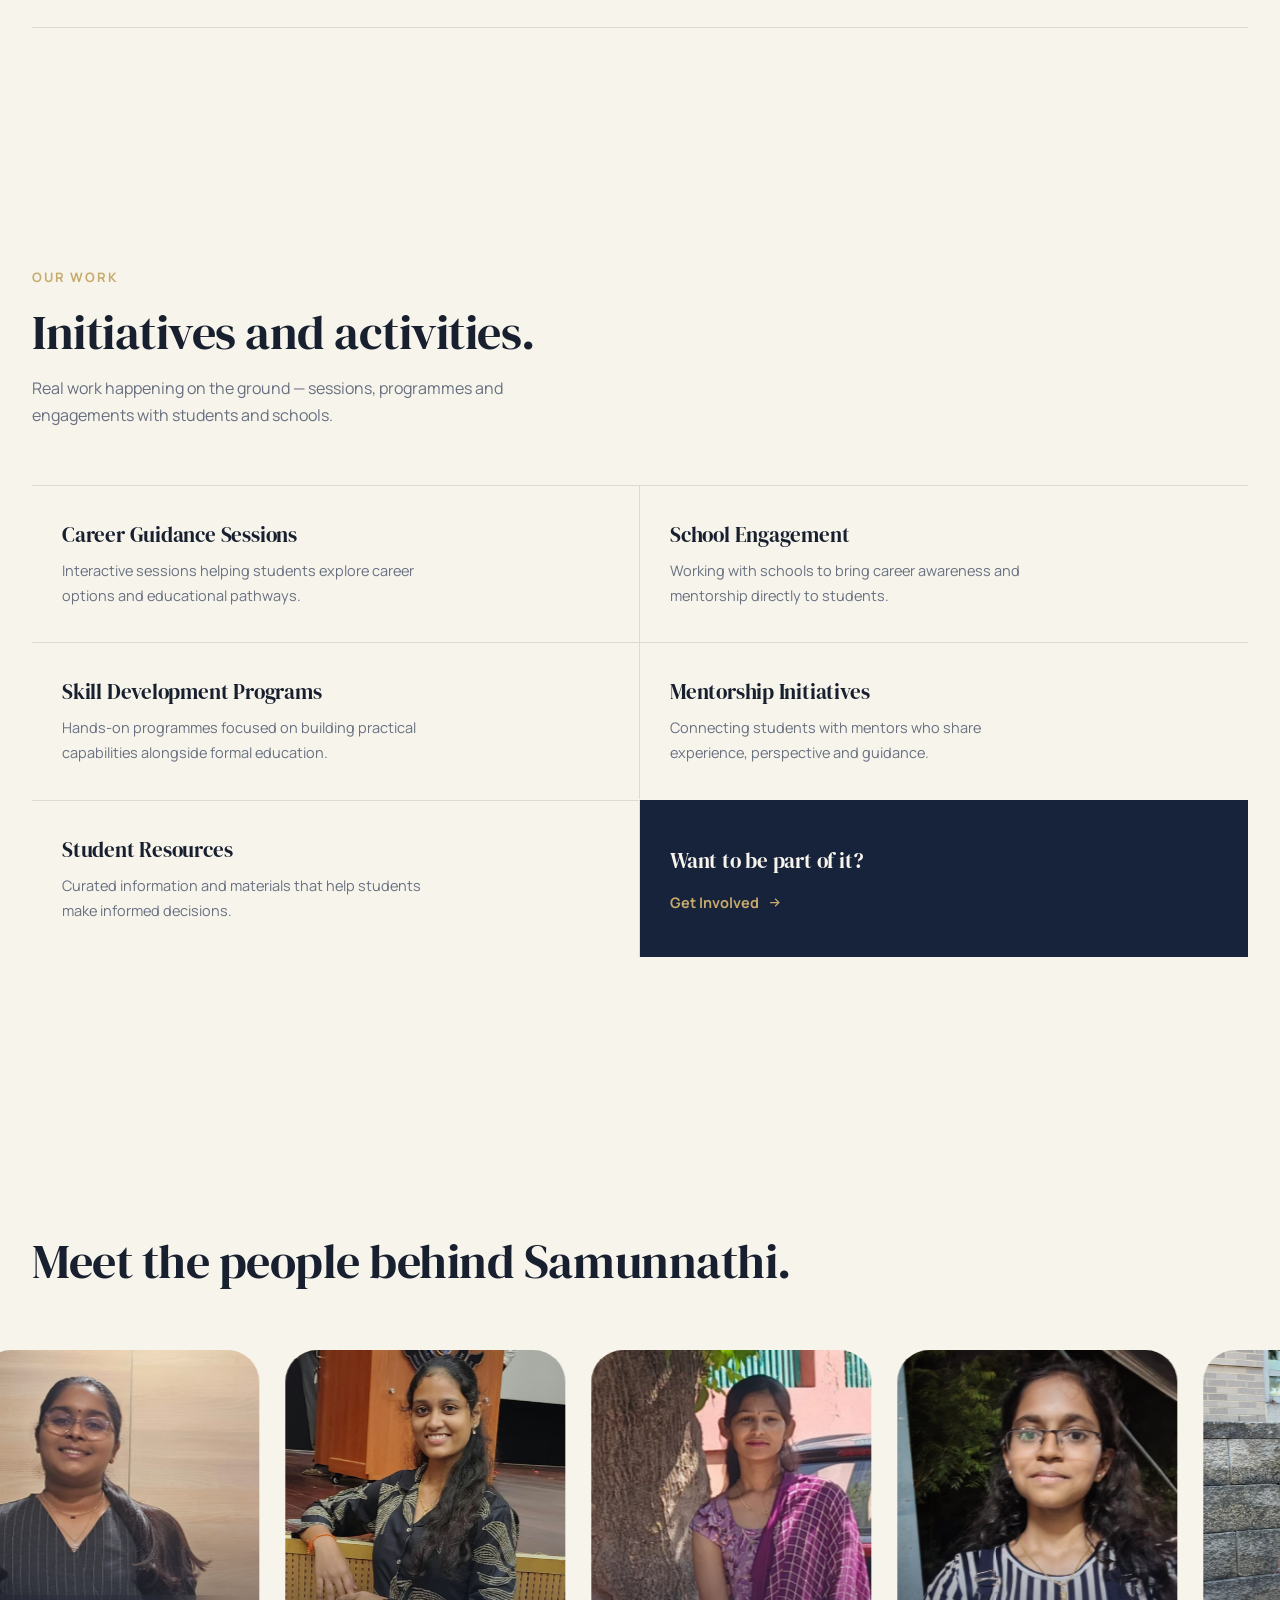
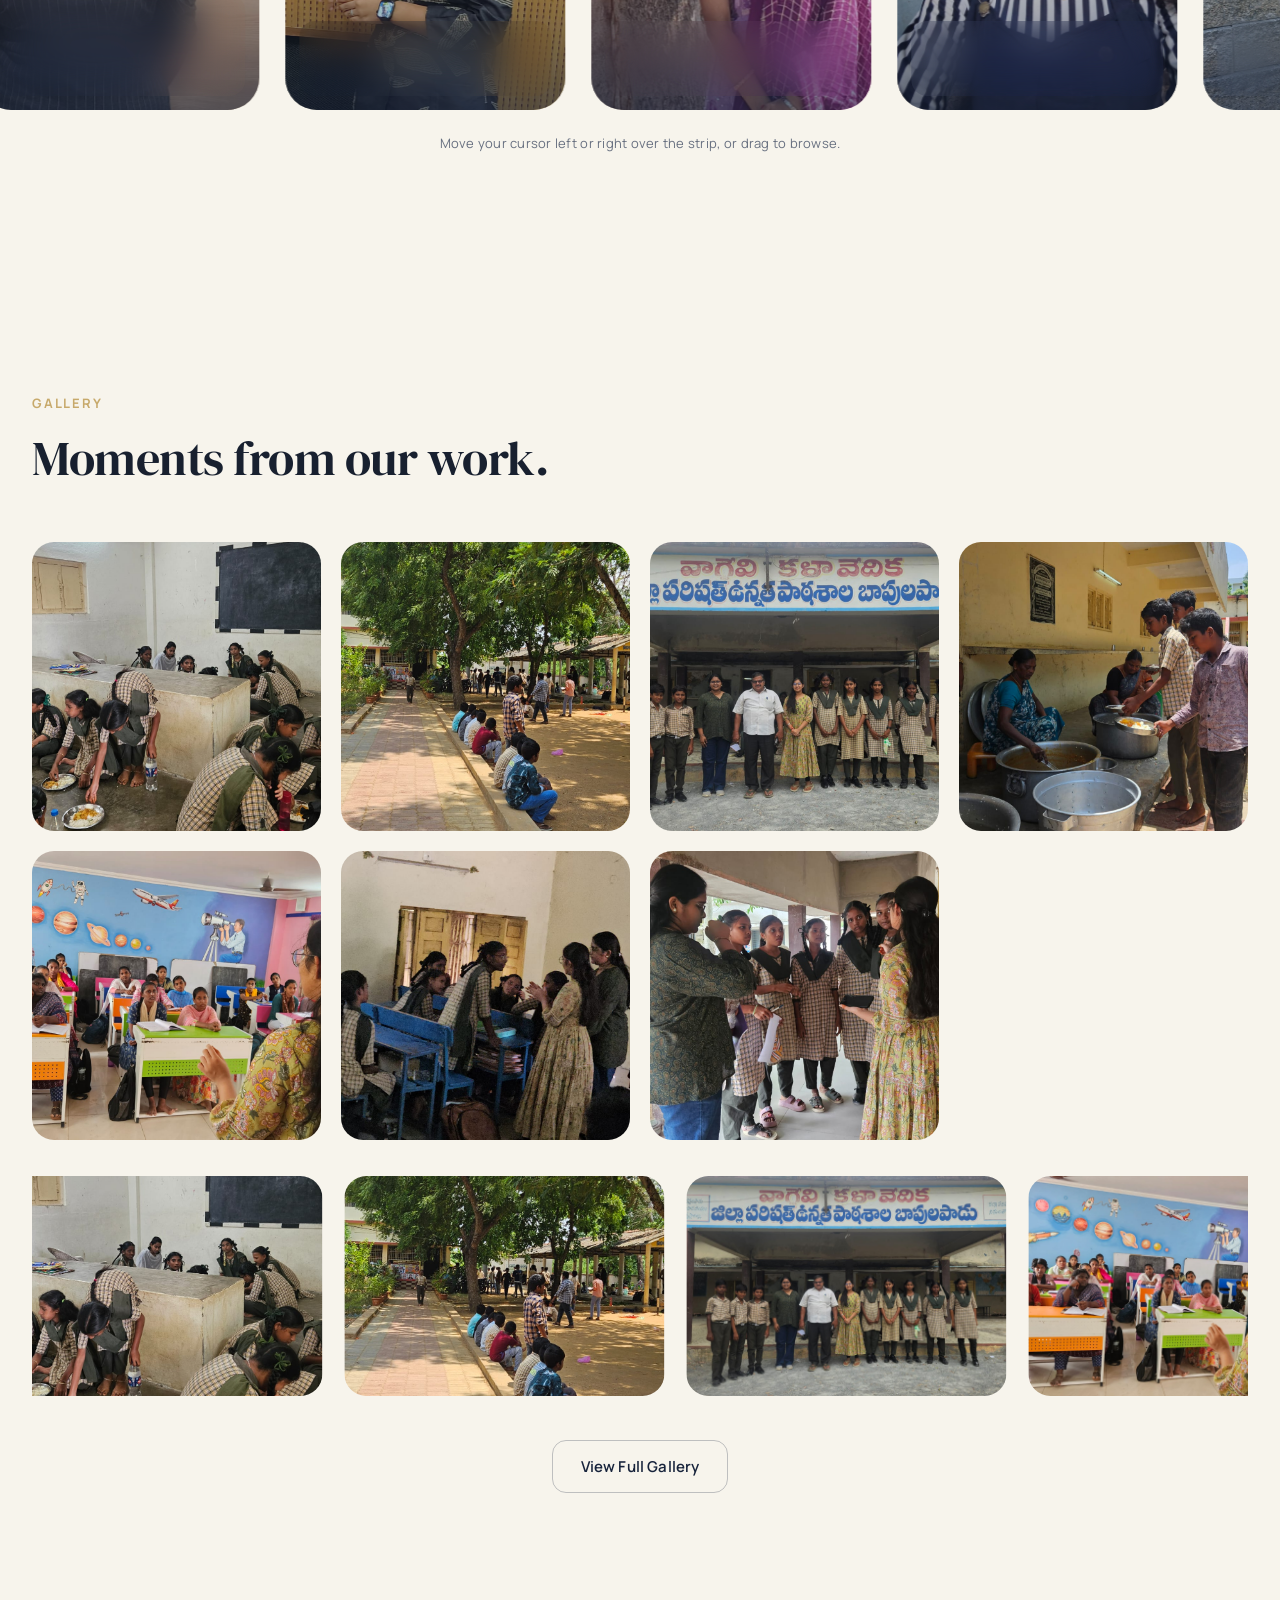
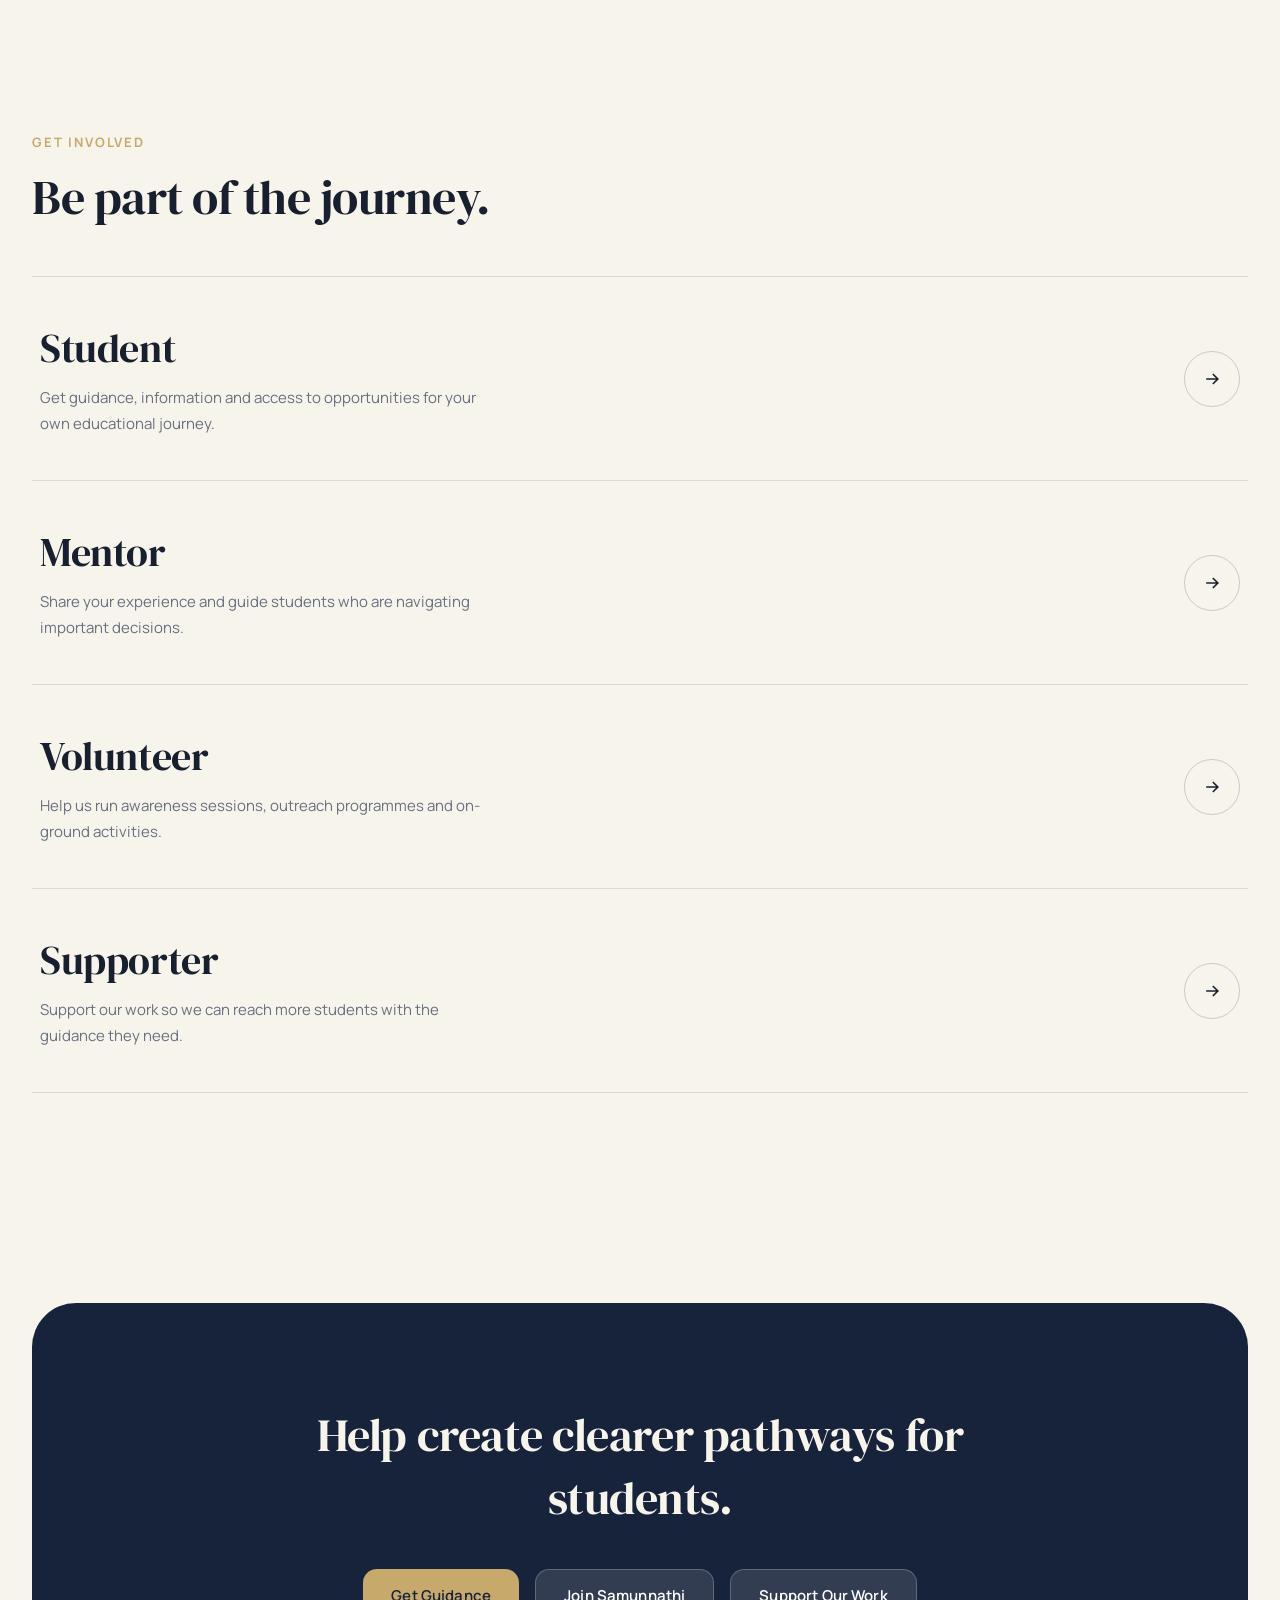
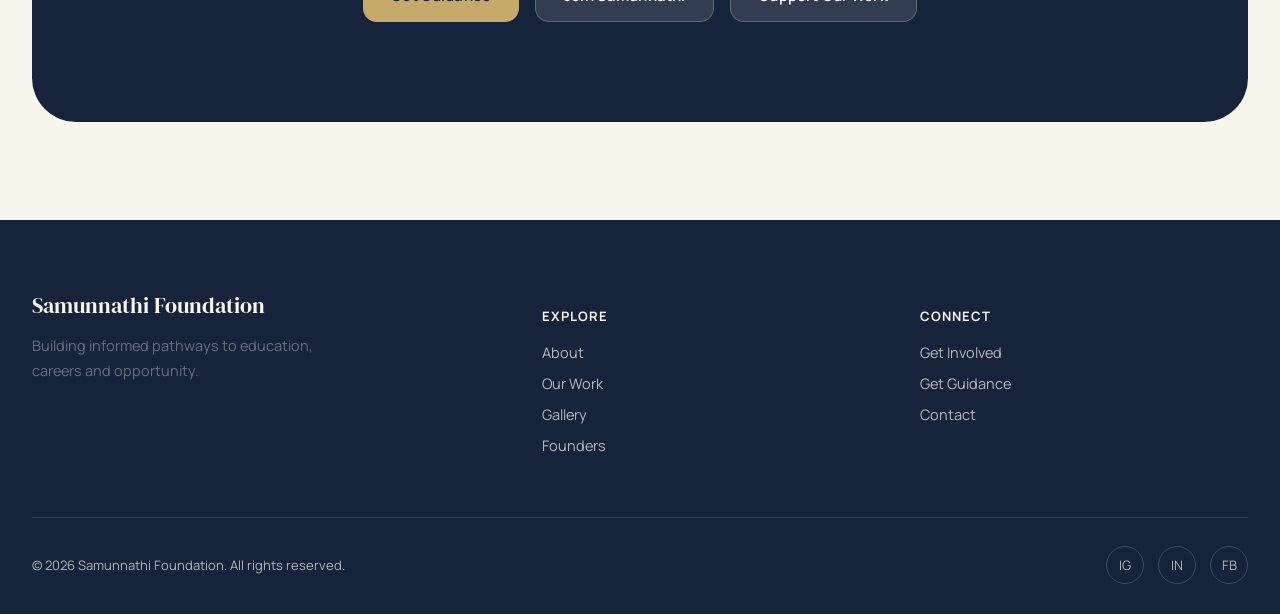
==== commit f032ba91: "update photos" ====
--- a/index.html
+++ b/index.html
@@ -375,7 +375,7 @@
         <div class="g-item reveal"><img src="images/gallery/WhatsApp Image 2026-09-28 at 6.42.57 PM.jpeg" alt="Student workshop" loading="lazy" data-lightbox="images/gallery/gallery-5.svg" data-caption="Student workshop" style="cursor:pointer"></div>
         <div class="g-item reveal"><img src="images/gallery/WhatsApp Image 2026-09-28 at 6.43.01 PM.jpeg" alt="Outreach event" loading="lazy" data-lightbox="images/gallery/gallery-6.svg" data-caption="Outreach event" style="cursor:pointer"></div>
         <div class="g-item reveal"><img src="images/gallery/WhatsApp Image 2026-09-28 at 6.43.04 PM.jpeg" alt="Mentorship session" loading="lazy" data-lightbox="images/gallery/gallery-7.svg" data-caption="Mentorship session" style="cursor:pointer"></div>
-        <div class="g-item reveal"><img src="images/gallery/gallery-8.svg" alt="Community gathering" loading="lazy" data-lightbox="images/gallery/gallery-8.svg" data-caption="Community gathering" style="cursor:pointer"></div>
+       
       </div>
 
       <div class="hscroll-wrap" style="margin-top:36px;">
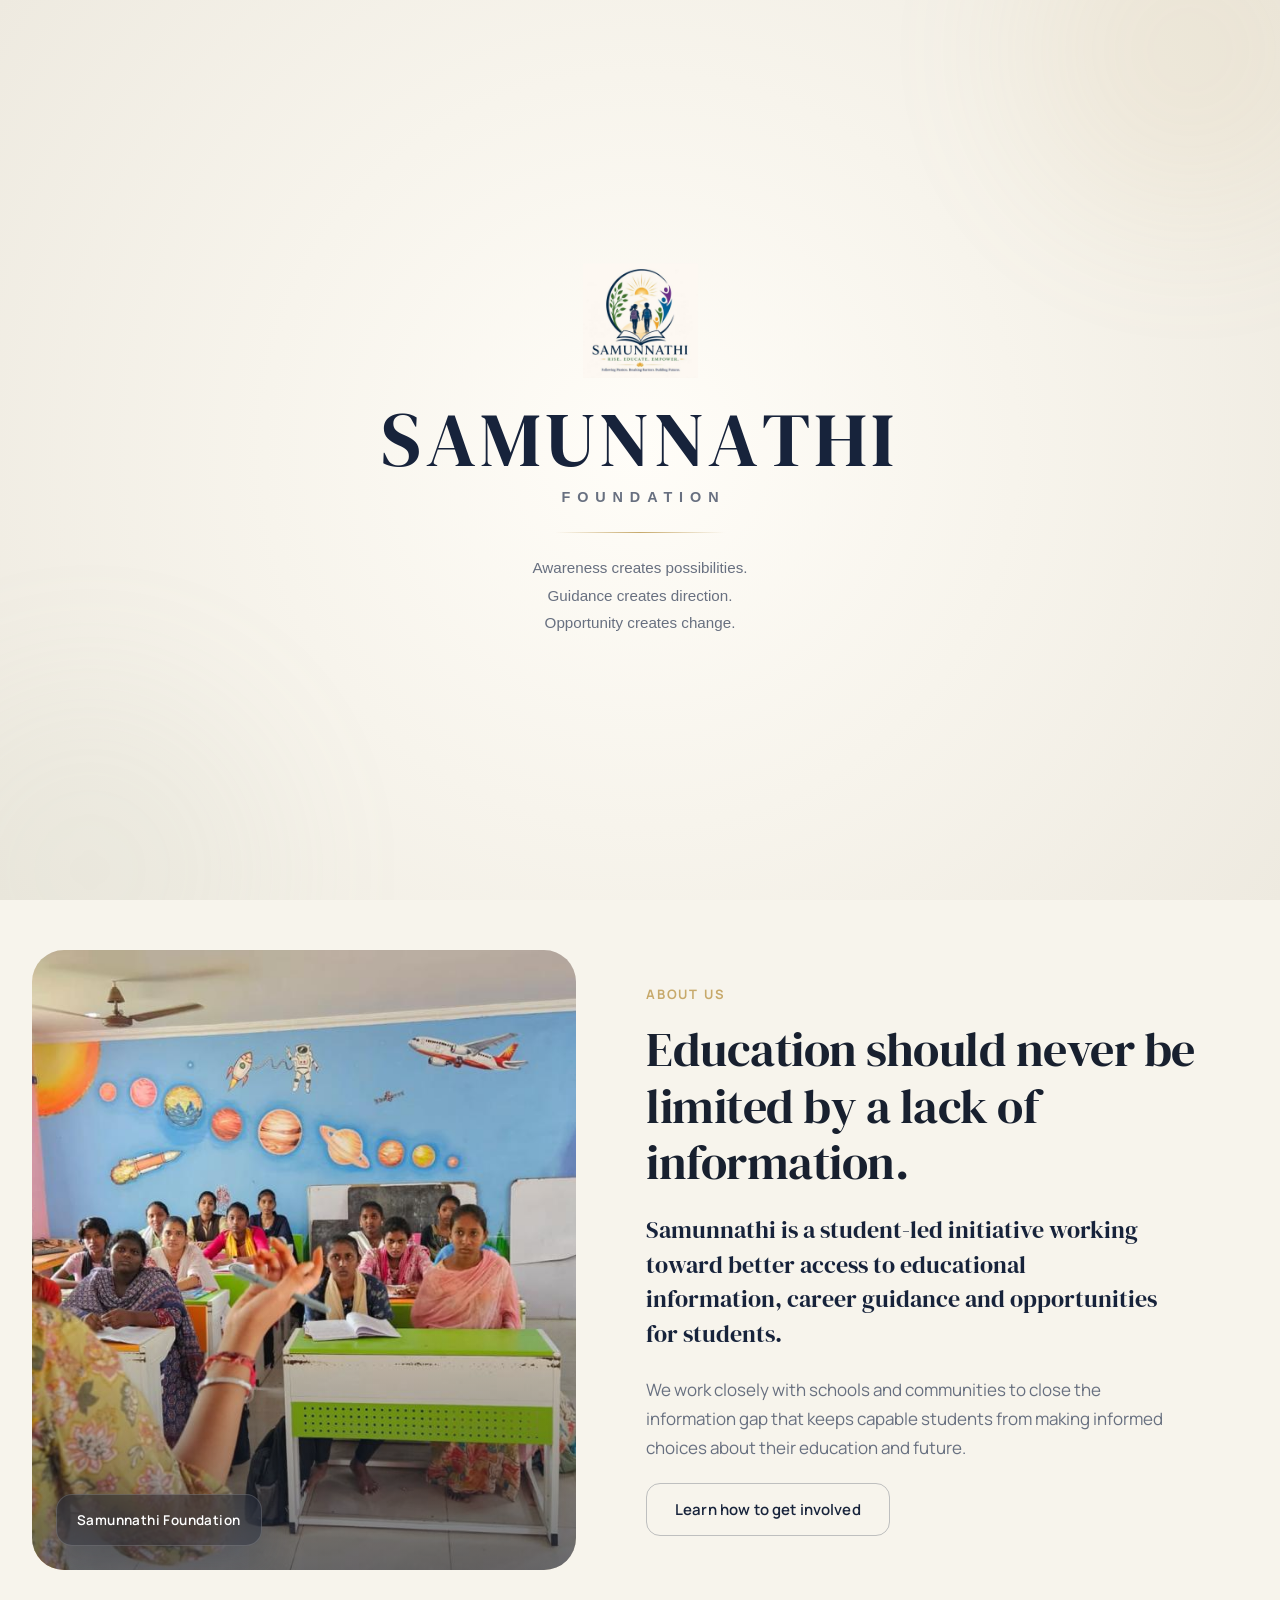
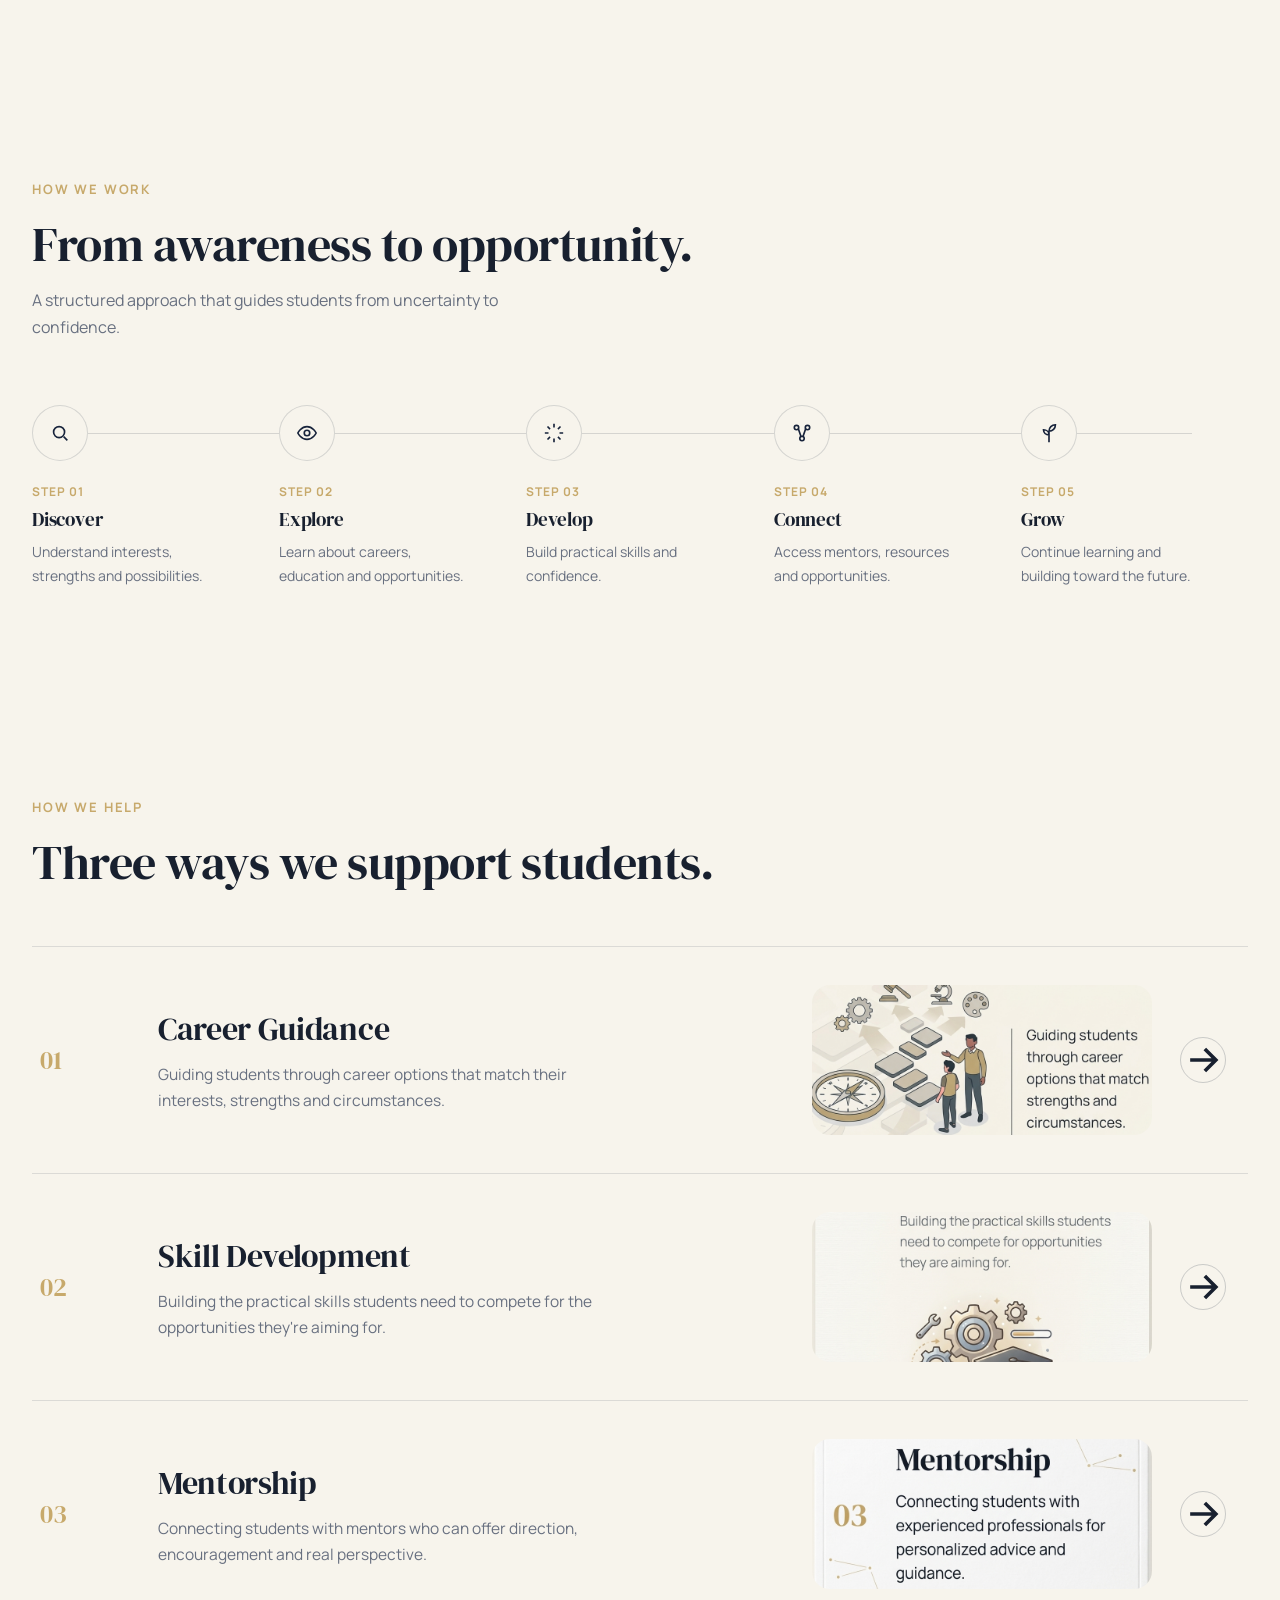
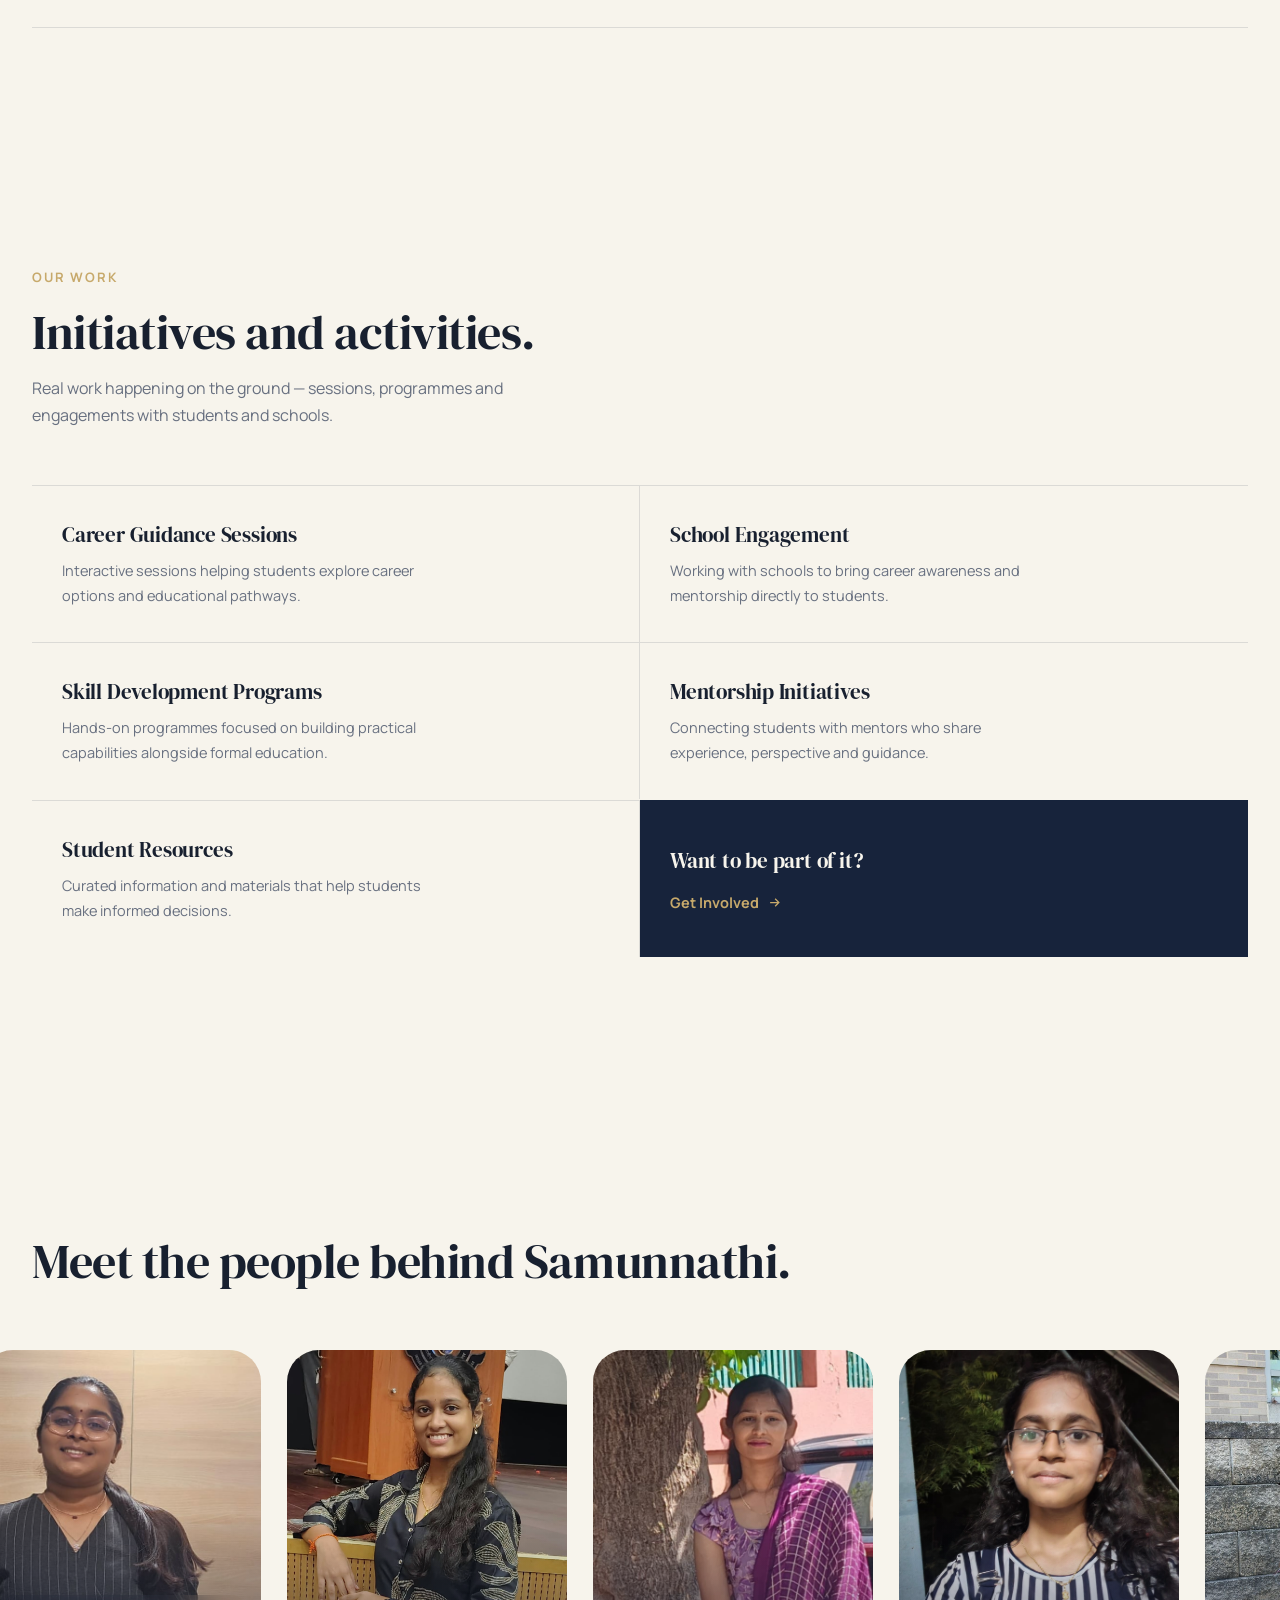
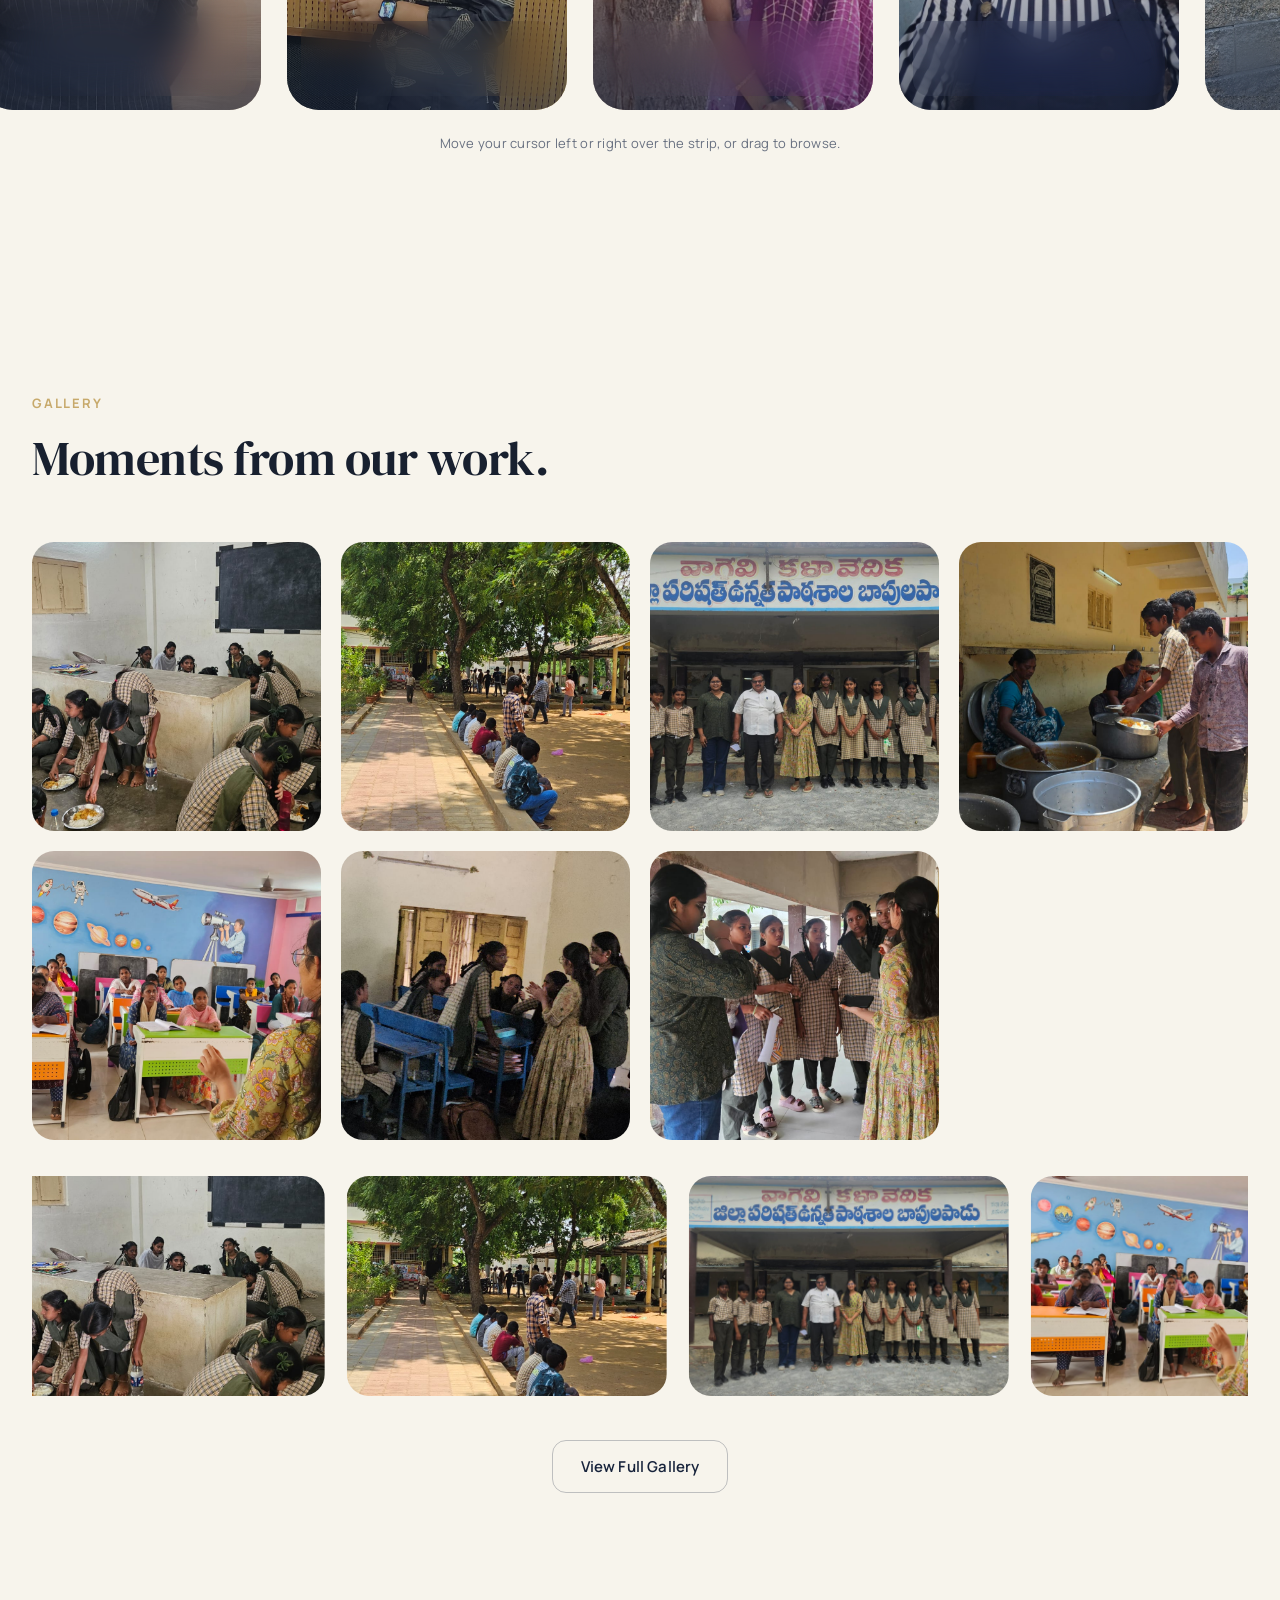
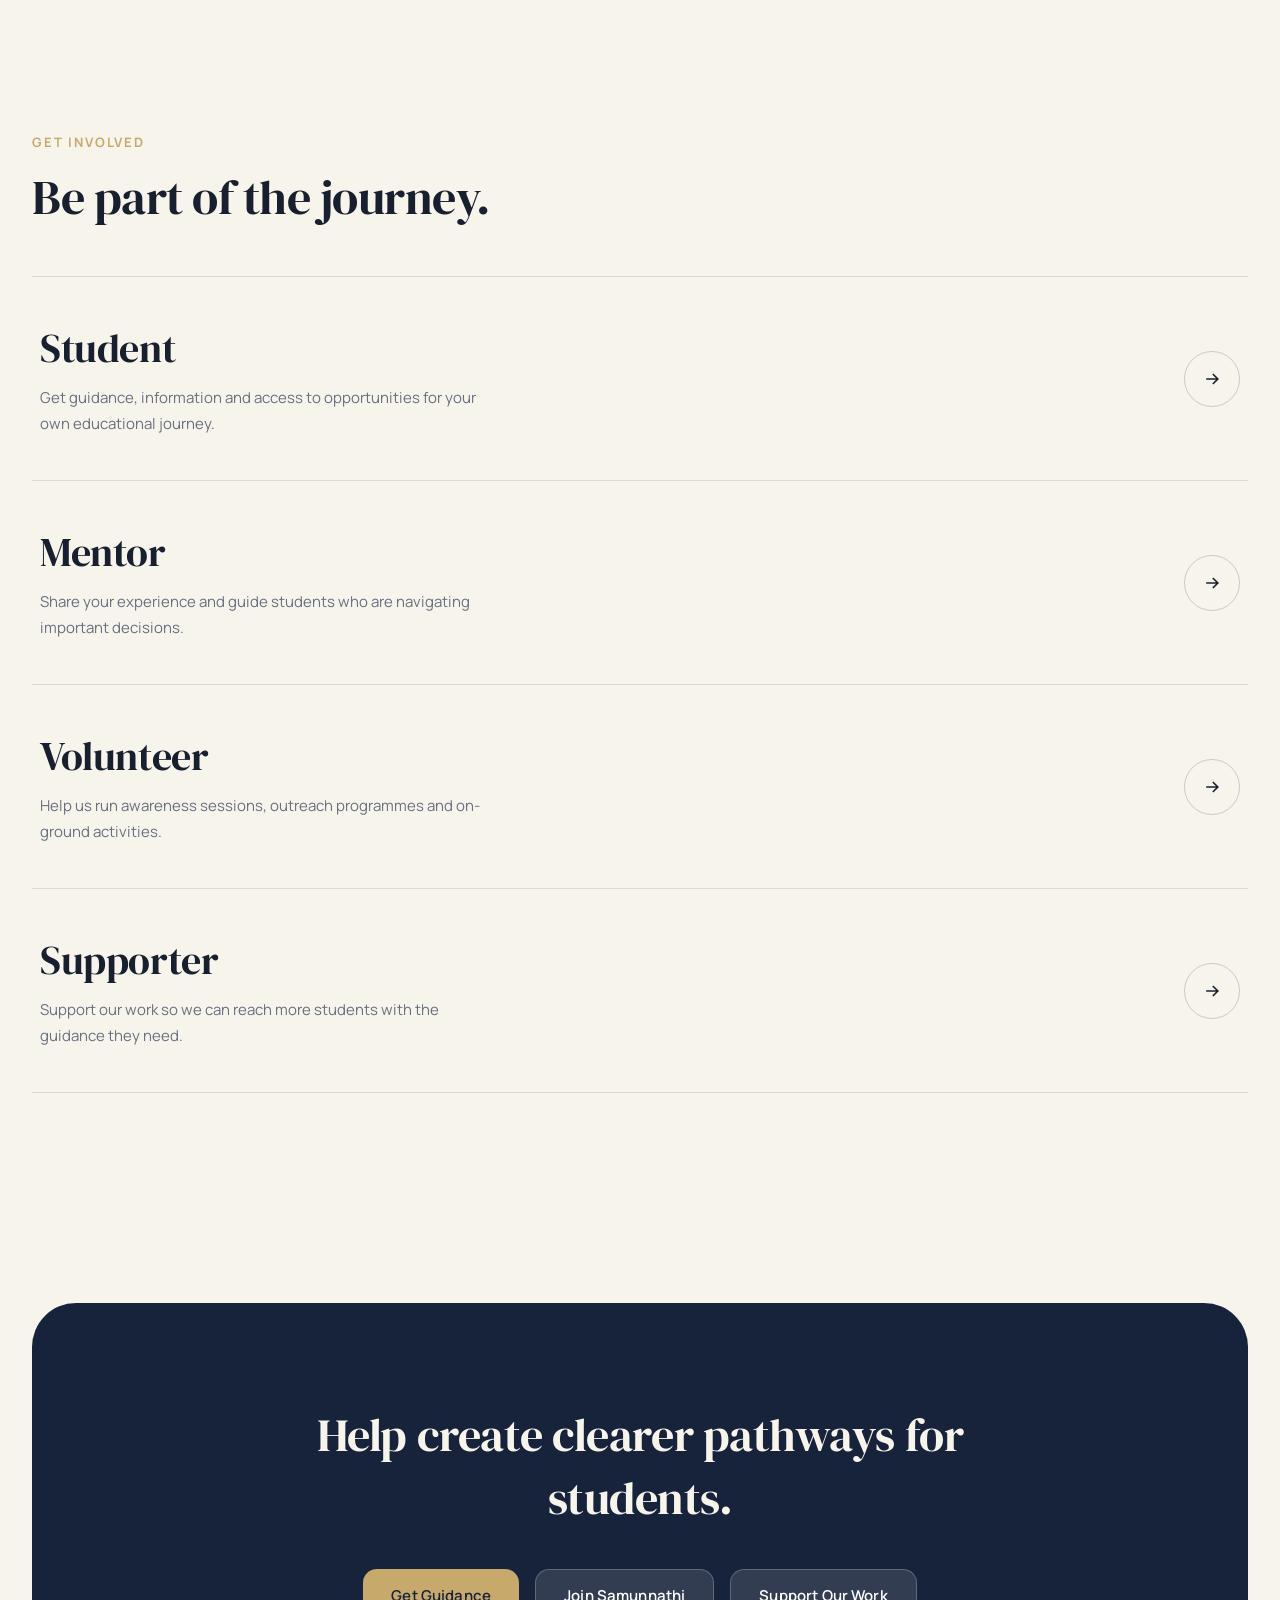
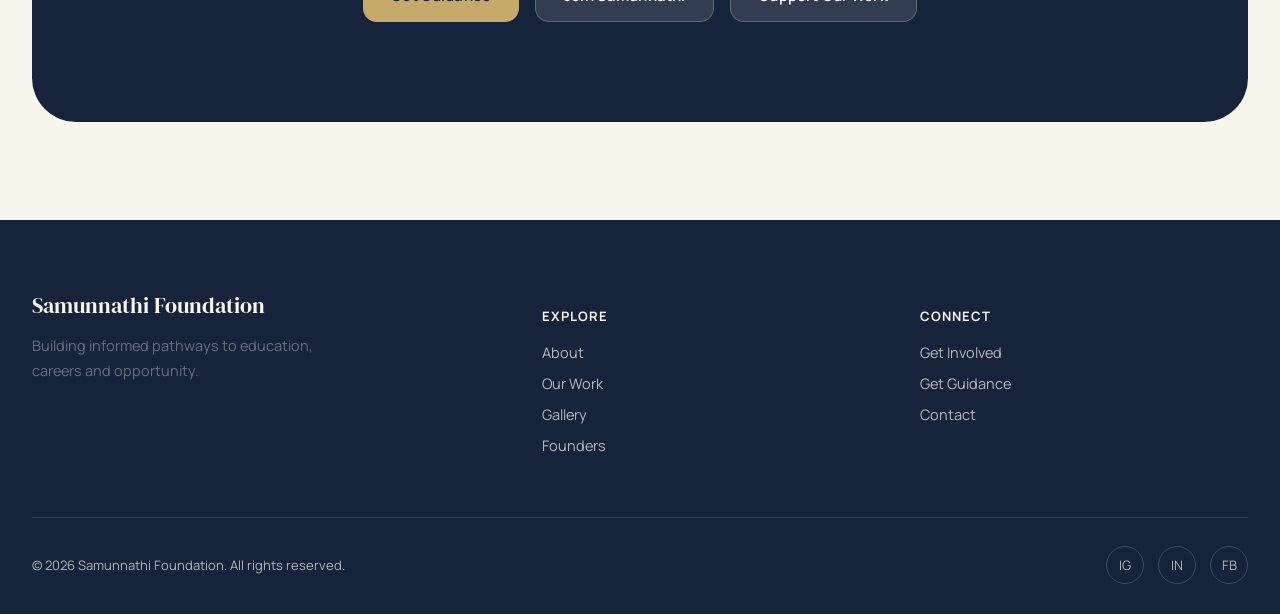
==== commit e12ab17d: "Update about image size and index.html" ====
--- a/index.html
+++ b/index.html
@@ -157,7 +157,7 @@
   <section class="section" id="about">
     <div class="container about-grid">
       <div class="about-media reveal">
-        <img src="images/about.svg" alt="Samunnathi Foundation team working with students" loading="lazy">
+        <img src="images/about.jpeg" alt="Samunnathi Foundation team working with students" loading="lazy">
         <div class="about-tag glass-dark">Samunnathi Foundation</div>
       </div>
       <div class="about-copy reveal">
@@ -498,5 +498,4 @@
 <script src="js/config.js"></script>
 <script src="js/main.js"></script>
 </body>
-</html>
-
+</html>
